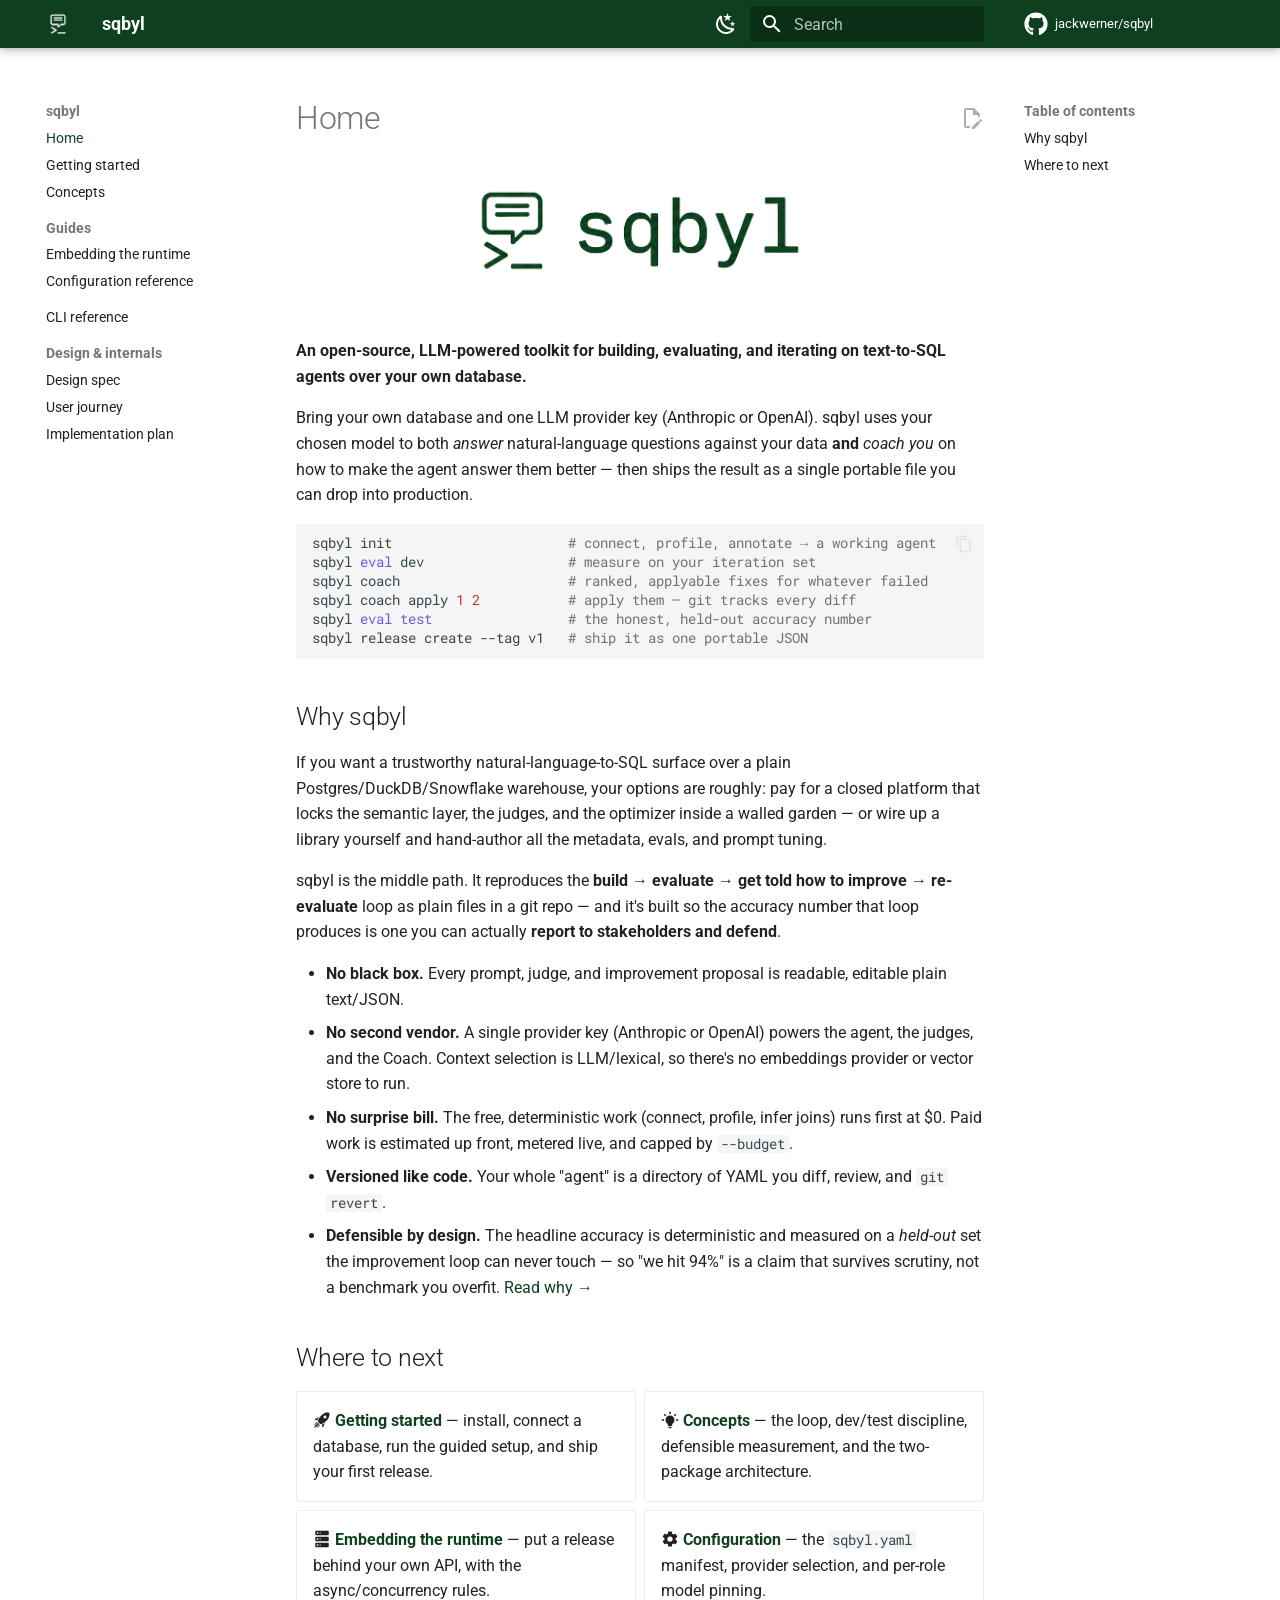
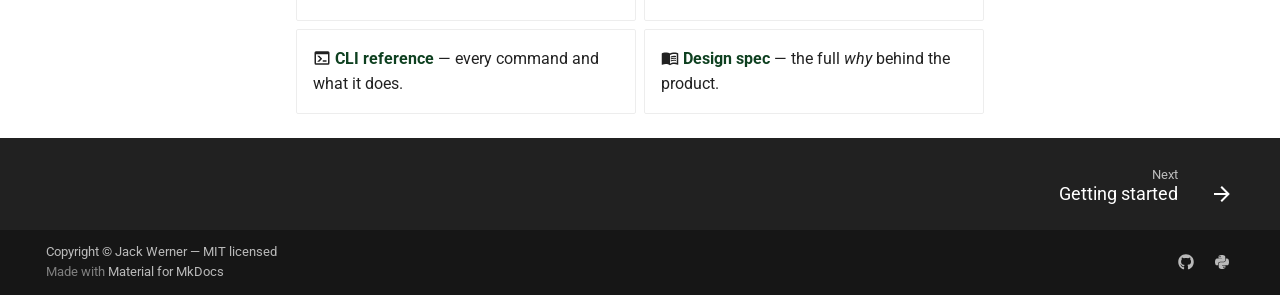
==== index.html @ 0350d096 "Deployed b2dfd2d with MkDocs version: 1.6.1" ====
<!doctype html>
<html lang="en" class="no-js">
  <head>
    
      <meta charset="utf-8">
      <meta name="viewport" content="width=device-width,initial-scale=1">
      
        <meta name="description" content="An open-source, LLM-powered toolkit for building, evaluating, and iterating on text-to-SQL agents over your own database.">
      
      
        <meta name="author" content="Jack Werner">
      
      
        <link rel="canonical" href="https://jackwerner.github.io/sqbyl/">
      
      
      
        <link rel="next" href="getting-started/">
      
      
        
      
      
      <link rel="icon" href="assets/sqbyl-icon.png">
      <meta name="generator" content="mkdocs-1.6.1, mkdocs-material-9.7.6">
    
    
      
        <title>sqbyl</title>
      
    
    
      <link rel="stylesheet" href="assets/stylesheets/main.484c7ddc.min.css">
      
        
        <link rel="stylesheet" href="assets/stylesheets/palette.ab4e12ef.min.css">
      
      


    
    
      
    
    
      
        
        
        <link rel="preconnect" href="https://fonts.gstatic.com" crossorigin>
        <link rel="stylesheet" href="https://fonts.googleapis.com/css?family=Roboto:300,300i,400,400i,700,700i%7CRoboto+Mono:400,400i,700,700i&display=fallback">
        <style>:root{--md-text-font:"Roboto";--md-code-font:"Roboto Mono"}</style>
      
    
    
      <link rel="stylesheet" href="stylesheets/extra.css">
    
    <script>__md_scope=new URL(".",location),__md_hash=e=>[...e].reduce(((e,_)=>(e<<5)-e+_.charCodeAt(0)),0),__md_get=(e,_=localStorage,t=__md_scope)=>JSON.parse(_.getItem(t.pathname+"."+e)),__md_set=(e,_,t=localStorage,a=__md_scope)=>{try{t.setItem(a.pathname+"."+e,JSON.stringify(_))}catch(e){}}</script>
    
      

    
    
  </head>
  
  
    
    
      
    
    
    
    
    <body dir="ltr" data-md-color-scheme="default" data-md-color-primary="custom" data-md-color-accent="custom">
  
    
    <input class="md-toggle" data-md-toggle="drawer" type="checkbox" id="__drawer" autocomplete="off">
    <input class="md-toggle" data-md-toggle="search" type="checkbox" id="__search" autocomplete="off">
    <label class="md-overlay" for="__drawer"></label>
    <div data-md-component="skip">
      
        
        <a href="#why-sqbyl" class="md-skip">
          Skip to content
        </a>
      
    </div>
    <div data-md-component="announce">
      
    </div>
    
    
      

  

<header class="md-header md-header--shadow" data-md-component="header">
  <nav class="md-header__inner md-grid" aria-label="Header">
    <a href="." title="sqbyl" class="md-header__button md-logo" aria-label="sqbyl" data-md-component="logo">
      
  <img src="assets/sqbyl-icon.png" alt="logo">

    </a>
    <label class="md-header__button md-icon" for="__drawer">
      
      <svg xmlns="http://www.w3.org/2000/svg" viewBox="0 0 24 24"><path d="M3 6h18v2H3zm0 5h18v2H3zm0 5h18v2H3z"/></svg>
    </label>
    <div class="md-header__title" data-md-component="header-title">
      <div class="md-header__ellipsis">
        <div class="md-header__topic">
          <span class="md-ellipsis">
            sqbyl
          </span>
        </div>
        <div class="md-header__topic" data-md-component="header-topic">
          <span class="md-ellipsis">
            
              Home
            
          </span>
        </div>
      </div>
    </div>
    
      
        <form class="md-header__option" data-md-component="palette">
  
    
    
    
    <input class="md-option" data-md-color-media="(prefers-color-scheme: light)" data-md-color-scheme="default" data-md-color-primary="custom" data-md-color-accent="custom"  aria-label="Switch to dark mode"  type="radio" name="__palette" id="__palette_0">
    
      <label class="md-header__button md-icon" title="Switch to dark mode" for="__palette_1" hidden>
        <svg xmlns="http://www.w3.org/2000/svg" viewBox="0 0 24 24"><path d="m17.75 4.09-2.53 1.94.91 3.06-2.63-1.81-2.63 1.81.91-3.06-2.53-1.94L12.44 4l1.06-3 1.06 3zm3.5 6.91-1.64 1.25.59 1.98-1.7-1.17-1.7 1.17.59-1.98L15.75 11l2.06-.05L18.5 9l.69 1.95zm-2.28 4.95c.83-.08 1.72 1.1 1.19 1.85-.32.45-.66.87-1.08 1.27C15.17 23 8.84 23 4.94 19.07c-3.91-3.9-3.91-10.24 0-14.14.4-.4.82-.76 1.27-1.08.75-.53 1.93.36 1.85 1.19-.27 2.86.69 5.83 2.89 8.02a9.96 9.96 0 0 0 8.02 2.89m-1.64 2.02a12.08 12.08 0 0 1-7.8-3.47c-2.17-2.19-3.33-5-3.49-7.82-2.81 3.14-2.7 7.96.31 10.98 3.02 3.01 7.84 3.12 10.98.31"/></svg>
      </label>
    
  
    
    
    
    <input class="md-option" data-md-color-media="(prefers-color-scheme: dark)" data-md-color-scheme="slate" data-md-color-primary="custom" data-md-color-accent="custom"  aria-label="Switch to light mode"  type="radio" name="__palette" id="__palette_1">
    
      <label class="md-header__button md-icon" title="Switch to light mode" for="__palette_0" hidden>
        <svg xmlns="http://www.w3.org/2000/svg" viewBox="0 0 24 24"><path d="M12 7a5 5 0 0 1 5 5 5 5 0 0 1-5 5 5 5 0 0 1-5-5 5 5 0 0 1 5-5m0 2a3 3 0 0 0-3 3 3 3 0 0 0 3 3 3 3 0 0 0 3-3 3 3 0 0 0-3-3m0-7 2.39 3.42C13.65 5.15 12.84 5 12 5s-1.65.15-2.39.42zM3.34 7l4.16-.35A7.2 7.2 0 0 0 5.94 8.5c-.44.74-.69 1.5-.83 2.29zm.02 10 1.76-3.77a7.131 7.131 0 0 0 2.38 4.14zM20.65 7l-1.77 3.79a7.02 7.02 0 0 0-2.38-4.15zm-.01 10-4.14.36c.59-.51 1.12-1.14 1.54-1.86.42-.73.69-1.5.83-2.29zM12 22l-2.41-3.44c.74.27 1.55.44 2.41.44.82 0 1.63-.17 2.37-.44z"/></svg>
      </label>
    
  
</form>
      
    
    
      <script>var palette=__md_get("__palette");if(palette&&palette.color){if("(prefers-color-scheme)"===palette.color.media){var media=matchMedia("(prefers-color-scheme: light)"),input=document.querySelector(media.matches?"[data-md-color-media='(prefers-color-scheme: light)']":"[data-md-color-media='(prefers-color-scheme: dark)']");palette.color.media=input.getAttribute("data-md-color-media"),palette.color.scheme=input.getAttribute("data-md-color-scheme"),palette.color.primary=input.getAttribute("data-md-color-primary"),palette.color.accent=input.getAttribute("data-md-color-accent")}for(var[key,value]of Object.entries(palette.color))document.body.setAttribute("data-md-color-"+key,value)}</script>
    
    
    
      
      
        <label class="md-header__button md-icon" for="__search">
          
          <svg xmlns="http://www.w3.org/2000/svg" viewBox="0 0 24 24"><path d="M9.5 3A6.5 6.5 0 0 1 16 9.5c0 1.61-.59 3.09-1.56 4.23l.27.27h.79l5 5-1.5 1.5-5-5v-.79l-.27-.27A6.52 6.52 0 0 1 9.5 16 6.5 6.5 0 0 1 3 9.5 6.5 6.5 0 0 1 9.5 3m0 2C7 5 5 7 5 9.5S7 14 9.5 14 14 12 14 9.5 12 5 9.5 5"/></svg>
        </label>
        <div class="md-search" data-md-component="search" role="dialog">
  <label class="md-search__overlay" for="__search"></label>
  <div class="md-search__inner" role="search">
    <form class="md-search__form" name="search">
      <input type="text" class="md-search__input" name="query" aria-label="Search" placeholder="Search" autocapitalize="off" autocorrect="off" autocomplete="off" spellcheck="false" data-md-component="search-query" required>
      <label class="md-search__icon md-icon" for="__search">
        
        <svg xmlns="http://www.w3.org/2000/svg" viewBox="0 0 24 24"><path d="M9.5 3A6.5 6.5 0 0 1 16 9.5c0 1.61-.59 3.09-1.56 4.23l.27.27h.79l5 5-1.5 1.5-5-5v-.79l-.27-.27A6.52 6.52 0 0 1 9.5 16 6.5 6.5 0 0 1 3 9.5 6.5 6.5 0 0 1 9.5 3m0 2C7 5 5 7 5 9.5S7 14 9.5 14 14 12 14 9.5 12 5 9.5 5"/></svg>
        
        <svg xmlns="http://www.w3.org/2000/svg" viewBox="0 0 24 24"><path d="M20 11v2H8l5.5 5.5-1.42 1.42L4.16 12l7.92-7.92L13.5 5.5 8 11z"/></svg>
      </label>
      <nav class="md-search__options" aria-label="Search">
        
        <button type="reset" class="md-search__icon md-icon" title="Clear" aria-label="Clear" tabindex="-1">
          
          <svg xmlns="http://www.w3.org/2000/svg" viewBox="0 0 24 24"><path d="M19 6.41 17.59 5 12 10.59 6.41 5 5 6.41 10.59 12 5 17.59 6.41 19 12 13.41 17.59 19 19 17.59 13.41 12z"/></svg>
        </button>
      </nav>
      
        <div class="md-search__suggest" data-md-component="search-suggest"></div>
      
    </form>
    <div class="md-search__output">
      <div class="md-search__scrollwrap" tabindex="0" data-md-scrollfix>
        <div class="md-search-result" data-md-component="search-result">
          <div class="md-search-result__meta">
            Initializing search
          </div>
          <ol class="md-search-result__list" role="presentation"></ol>
        </div>
      </div>
    </div>
  </div>
</div>
      
    
    
      <div class="md-header__source">
        <a href="https://github.com/jackwerner/sqbyl" title="Go to repository" class="md-source" data-md-component="source">
  <div class="md-source__icon md-icon">
    
    <svg xmlns="http://www.w3.org/2000/svg" viewBox="0 0 512 512"><!--! Font Awesome Free 7.1.0 by @fontawesome - https://fontawesome.com License - https://fontawesome.com/license/free (Icons: CC BY 4.0, Fonts: SIL OFL 1.1, Code: MIT License) Copyright 2025 Fonticons, Inc.--><path d="M173.9 397.4c0 2-2.3 3.6-5.2 3.6-3.3.3-5.6-1.3-5.6-3.6 0-2 2.3-3.6 5.2-3.6 3-.3 5.6 1.3 5.6 3.6m-31.1-4.5c-.7 2 1.3 4.3 4.3 4.9 2.6 1 5.6 0 6.2-2s-1.3-4.3-4.3-5.2c-2.6-.7-5.5.3-6.2 2.3m44.2-1.7c-2.9.7-4.9 2.6-4.6 4.9.3 2 2.9 3.3 5.9 2.6 2.9-.7 4.9-2.6 4.6-4.6-.3-1.9-3-3.2-5.9-2.9M252.8 8C114.1 8 8 113.3 8 252c0 110.9 69.8 205.8 169.5 239.2 12.8 2.3 17.3-5.6 17.3-12.1 0-6.2-.3-40.4-.3-61.4 0 0-70 15-84.7-29.8 0 0-11.4-29.1-27.8-36.6 0 0-22.9-15.7 1.6-15.4 0 0 24.9 2 38.6 25.8 21.9 38.6 58.6 27.5 72.9 20.9 2.3-16 8.8-27.1 16-33.7-55.9-6.2-112.3-14.3-112.3-110.5 0-27.5 7.6-41.3 23.6-58.9-2.6-6.5-11.1-33.3 2.6-67.9 20.9-6.5 69 27 69 27 20-5.6 41.5-8.5 62.8-8.5s42.8 2.9 62.8 8.5c0 0 48.1-33.6 69-27 13.7 34.7 5.2 61.4 2.6 67.9 16 17.7 25.8 31.5 25.8 58.9 0 96.5-58.9 104.2-114.8 110.5 9.2 7.9 17 22.9 17 46.4 0 33.7-.3 75.4-.3 83.6 0 6.5 4.6 14.4 17.3 12.1C436.2 457.8 504 362.9 504 252 504 113.3 391.5 8 252.8 8M105.2 352.9c-1.3 1-1 3.3.7 5.2 1.6 1.6 3.9 2.3 5.2 1 1.3-1 1-3.3-.7-5.2-1.6-1.6-3.9-2.3-5.2-1m-10.8-8.1c-.7 1.3.3 2.9 2.3 3.9 1.6 1 3.6.7 4.3-.7.7-1.3-.3-2.9-2.3-3.9-2-.6-3.6-.3-4.3.7m32.4 35.6c-1.6 1.3-1 4.3 1.3 6.2 2.3 2.3 5.2 2.6 6.5 1 1.3-1.3.7-4.3-1.3-6.2-2.2-2.3-5.2-2.6-6.5-1m-11.4-14.7c-1.6 1-1.6 3.6 0 5.9s4.3 3.3 5.6 2.3c1.6-1.3 1.6-3.9 0-6.2-1.4-2.3-4-3.3-5.6-2"/></svg>
  </div>
  <div class="md-source__repository">
    jackwerner/sqbyl
  </div>
</a>
      </div>
    
  </nav>
  
</header>
    
    <div class="md-container" data-md-component="container">
      
      
        
          
        
      
      <main class="md-main" data-md-component="main">
        <div class="md-main__inner md-grid">
          
            
              
              <div class="md-sidebar md-sidebar--primary" data-md-component="sidebar" data-md-type="navigation" >
                <div class="md-sidebar__scrollwrap">
                  <div class="md-sidebar__inner">
                    



<nav class="md-nav md-nav--primary" aria-label="Navigation" data-md-level="0">
  <label class="md-nav__title" for="__drawer">
    <a href="." title="sqbyl" class="md-nav__button md-logo" aria-label="sqbyl" data-md-component="logo">
      
  <img src="assets/sqbyl-icon.png" alt="logo">

    </a>
    sqbyl
  </label>
  
    <div class="md-nav__source">
      <a href="https://github.com/jackwerner/sqbyl" title="Go to repository" class="md-source" data-md-component="source">
  <div class="md-source__icon md-icon">
    
    <svg xmlns="http://www.w3.org/2000/svg" viewBox="0 0 512 512"><!--! Font Awesome Free 7.1.0 by @fontawesome - https://fontawesome.com License - https://fontawesome.com/license/free (Icons: CC BY 4.0, Fonts: SIL OFL 1.1, Code: MIT License) Copyright 2025 Fonticons, Inc.--><path d="M173.9 397.4c0 2-2.3 3.6-5.2 3.6-3.3.3-5.6-1.3-5.6-3.6 0-2 2.3-3.6 5.2-3.6 3-.3 5.6 1.3 5.6 3.6m-31.1-4.5c-.7 2 1.3 4.3 4.3 4.9 2.6 1 5.6 0 6.2-2s-1.3-4.3-4.3-5.2c-2.6-.7-5.5.3-6.2 2.3m44.2-1.7c-2.9.7-4.9 2.6-4.6 4.9.3 2 2.9 3.3 5.9 2.6 2.9-.7 4.9-2.6 4.6-4.6-.3-1.9-3-3.2-5.9-2.9M252.8 8C114.1 8 8 113.3 8 252c0 110.9 69.8 205.8 169.5 239.2 12.8 2.3 17.3-5.6 17.3-12.1 0-6.2-.3-40.4-.3-61.4 0 0-70 15-84.7-29.8 0 0-11.4-29.1-27.8-36.6 0 0-22.9-15.7 1.6-15.4 0 0 24.9 2 38.6 25.8 21.9 38.6 58.6 27.5 72.9 20.9 2.3-16 8.8-27.1 16-33.7-55.9-6.2-112.3-14.3-112.3-110.5 0-27.5 7.6-41.3 23.6-58.9-2.6-6.5-11.1-33.3 2.6-67.9 20.9-6.5 69 27 69 27 20-5.6 41.5-8.5 62.8-8.5s42.8 2.9 62.8 8.5c0 0 48.1-33.6 69-27 13.7 34.7 5.2 61.4 2.6 67.9 16 17.7 25.8 31.5 25.8 58.9 0 96.5-58.9 104.2-114.8 110.5 9.2 7.9 17 22.9 17 46.4 0 33.7-.3 75.4-.3 83.6 0 6.5 4.6 14.4 17.3 12.1C436.2 457.8 504 362.9 504 252 504 113.3 391.5 8 252.8 8M105.2 352.9c-1.3 1-1 3.3.7 5.2 1.6 1.6 3.9 2.3 5.2 1 1.3-1 1-3.3-.7-5.2-1.6-1.6-3.9-2.3-5.2-1m-10.8-8.1c-.7 1.3.3 2.9 2.3 3.9 1.6 1 3.6.7 4.3-.7.7-1.3-.3-2.9-2.3-3.9-2-.6-3.6-.3-4.3.7m32.4 35.6c-1.6 1.3-1 4.3 1.3 6.2 2.3 2.3 5.2 2.6 6.5 1 1.3-1.3.7-4.3-1.3-6.2-2.2-2.3-5.2-2.6-6.5-1m-11.4-14.7c-1.6 1-1.6 3.6 0 5.9s4.3 3.3 5.6 2.3c1.6-1.3 1.6-3.9 0-6.2-1.4-2.3-4-3.3-5.6-2"/></svg>
  </div>
  <div class="md-source__repository">
    jackwerner/sqbyl
  </div>
</a>
    </div>
  
  <ul class="md-nav__list" data-md-scrollfix>
    
      
      
  
  
    
  
  
  
    <li class="md-nav__item md-nav__item--active">
      
      <input class="md-nav__toggle md-toggle" type="checkbox" id="__toc">
      
      
      
        <label class="md-nav__link md-nav__link--active" for="__toc">
          
  
  
  <span class="md-ellipsis">
    
  
    Home
  

    
  </span>
  
  

          <span class="md-nav__icon md-icon"></span>
        </label>
      
      <a href="." class="md-nav__link md-nav__link--active">
        
  
  
  <span class="md-ellipsis">
    
  
    Home
  

    
  </span>
  
  

      </a>
      
        

<nav class="md-nav md-nav--secondary" aria-label="Table of contents">
  
  
  
  
    <label class="md-nav__title" for="__toc">
      <span class="md-nav__icon md-icon"></span>
      Table of contents
    </label>
    <ul class="md-nav__list" data-md-component="toc" data-md-scrollfix>
      
        <li class="md-nav__item">
  <a href="#why-sqbyl" class="md-nav__link">
    <span class="md-ellipsis">
      
        Why sqbyl
      
    </span>
  </a>
  
</li>
      
        <li class="md-nav__item">
  <a href="#where-to-next" class="md-nav__link">
    <span class="md-ellipsis">
      
        Where to next
      
    </span>
  </a>
  
</li>
      
    </ul>
  
</nav>
      
    </li>
  

    
      
      
  
  
  
  
    <li class="md-nav__item">
      <a href="getting-started/" class="md-nav__link">
        
  
  
  <span class="md-ellipsis">
    
  
    Getting started
  

    
  </span>
  
  

      </a>
    </li>
  

    
      
      
  
  
  
  
    <li class="md-nav__item">
      <a href="concepts/" class="md-nav__link">
        
  
  
  <span class="md-ellipsis">
    
  
    Concepts
  

    
  </span>
  
  

      </a>
    </li>
  

    
      
      
  
  
  
  
    
    
    
    
      
        
        
      
    
    
    <li class="md-nav__item md-nav__item--section md-nav__item--nested">
      
        
        
        <input class="md-nav__toggle md-toggle " type="checkbox" id="__nav_4" >
        
          
          <label class="md-nav__link" for="__nav_4" id="__nav_4_label" tabindex="">
            
  
  
  <span class="md-ellipsis">
    
  
    Guides
  

    
  </span>
  
  

            <span class="md-nav__icon md-icon"></span>
          </label>
        
        <nav class="md-nav" data-md-level="1" aria-labelledby="__nav_4_label" aria-expanded="false">
          <label class="md-nav__title" for="__nav_4">
            <span class="md-nav__icon md-icon"></span>
            
  
    Guides
  

          </label>
          <ul class="md-nav__list" data-md-scrollfix>
            
              
                
  
  
  
  
    <li class="md-nav__item">
      <a href="guides/embedding/" class="md-nav__link">
        
  
  
  <span class="md-ellipsis">
    
  
    Embedding the runtime
  

    
  </span>
  
  

      </a>
    </li>
  

              
            
              
                
  
  
  
  
    <li class="md-nav__item">
      <a href="guides/configuration/" class="md-nav__link">
        
  
  
  <span class="md-ellipsis">
    
  
    Configuration reference
  

    
  </span>
  
  

      </a>
    </li>
  

              
            
          </ul>
        </nav>
      
    </li>
  

    
      
      
  
  
  
  
    <li class="md-nav__item">
      <a href="cli/" class="md-nav__link">
        
  
  
  <span class="md-ellipsis">
    
  
    CLI reference
  

    
  </span>
  
  

      </a>
    </li>
  

    
      
      
  
  
  
  
    
    
    
    
      
        
        
      
    
    
    <li class="md-nav__item md-nav__item--section md-nav__item--nested">
      
        
        
        <input class="md-nav__toggle md-toggle " type="checkbox" id="__nav_6" >
        
          
          <label class="md-nav__link" for="__nav_6" id="__nav_6_label" tabindex="">
            
  
  
  <span class="md-ellipsis">
    
  
    Design &amp; internals
  

    
  </span>
  
  

            <span class="md-nav__icon md-icon"></span>
          </label>
        
        <nav class="md-nav" data-md-level="1" aria-labelledby="__nav_6_label" aria-expanded="false">
          <label class="md-nav__title" for="__nav_6">
            <span class="md-nav__icon md-icon"></span>
            
  
    Design &amp; internals
  

          </label>
          <ul class="md-nav__list" data-md-scrollfix>
            
              
                
  
  
  
  
    <li class="md-nav__item">
      <a href="sqbyl-design-spec/" class="md-nav__link">
        
  
  
  <span class="md-ellipsis">
    
  
    Design spec
  

    
  </span>
  
  

      </a>
    </li>
  

              
            
              
                
  
  
  
  
    <li class="md-nav__item">
      <a href="sqbyl-user-journey/" class="md-nav__link">
        
  
  
  <span class="md-ellipsis">
    
  
    User journey
  

    
  </span>
  
  

      </a>
    </li>
  

              
            
              
                
  
  
  
  
    <li class="md-nav__item">
      <a href="sqbyl-implementation-plan/" class="md-nav__link">
        
  
  
  <span class="md-ellipsis">
    
  
    Implementation plan
  

    
  </span>
  
  

      </a>
    </li>
  

              
            
          </ul>
        </nav>
      
    </li>
  

    
  </ul>
</nav>
                  </div>
                </div>
              </div>
            
            
              
              <div class="md-sidebar md-sidebar--secondary" data-md-component="sidebar" data-md-type="toc" >
                <div class="md-sidebar__scrollwrap">
                  <div class="md-sidebar__inner">
                    

<nav class="md-nav md-nav--secondary" aria-label="Table of contents">
  
  
  
  
    <label class="md-nav__title" for="__toc">
      <span class="md-nav__icon md-icon"></span>
      Table of contents
    </label>
    <ul class="md-nav__list" data-md-component="toc" data-md-scrollfix>
      
        <li class="md-nav__item">
  <a href="#why-sqbyl" class="md-nav__link">
    <span class="md-ellipsis">
      
        Why sqbyl
      
    </span>
  </a>
  
</li>
      
        <li class="md-nav__item">
  <a href="#where-to-next" class="md-nav__link">
    <span class="md-ellipsis">
      
        Where to next
      
    </span>
  </a>
  
</li>
      
    </ul>
  
</nav>
                  </div>
                </div>
              </div>
            
          
          
            <div class="md-content" data-md-component="content">
              
              <article class="md-content__inner md-typeset">
                
                  


  
    <a href="https://github.com/jackwerner/sqbyl/edit/main/docs/index.md" title="Edit this page" class="md-content__button md-icon" rel="edit">
      
      <svg xmlns="http://www.w3.org/2000/svg" viewBox="0 0 24 24"><path d="M10 20H6V4h7v5h5v3.1l2-2V8l-6-6H6c-1.1 0-2 .9-2 2v16c0 1.1.9 2 2 2h4zm10.2-7c.1 0 .3.1.4.2l1.3 1.3c.2.2.2.6 0 .8l-1 1-2.1-2.1 1-1c.1-.1.2-.2.4-.2m0 3.9L14.1 23H12v-2.1l6.1-6.1z"/></svg>
    </a>
  
  


  <h1>Home</h1>

<div class="sqbyl-hero">
<p><img alt="sqbyl" src="assets/sqbyl-logo.png" /></p>
</div>
<p><strong>An open-source, LLM-powered toolkit for building, evaluating, and iterating on
text-to-SQL agents over your own database.</strong></p>
<p>Bring your own database and one LLM provider key (Anthropic or OpenAI). sqbyl uses your
chosen model to both <em>answer</em> natural-language questions against your data <strong>and</strong> <em>coach
you</em> on how to make the agent answer them better — then ships the result as a single
portable file you can drop into production.</p>
<div class="highlight"><pre><span></span><code><a id="__codelineno-0-1" name="__codelineno-0-1" href="#__codelineno-0-1"></a>sqbyl<span class="w"> </span>init<span class="w">                      </span><span class="c1"># connect, profile, annotate → a working agent</span>
<a id="__codelineno-0-2" name="__codelineno-0-2" href="#__codelineno-0-2"></a>sqbyl<span class="w"> </span><span class="nb">eval</span><span class="w"> </span>dev<span class="w">                  </span><span class="c1"># measure on your iteration set</span>
<a id="__codelineno-0-3" name="__codelineno-0-3" href="#__codelineno-0-3"></a>sqbyl<span class="w"> </span>coach<span class="w">                     </span><span class="c1"># ranked, applyable fixes for whatever failed</span>
<a id="__codelineno-0-4" name="__codelineno-0-4" href="#__codelineno-0-4"></a>sqbyl<span class="w"> </span>coach<span class="w"> </span>apply<span class="w"> </span><span class="m">1</span><span class="w"> </span><span class="m">2</span><span class="w">           </span><span class="c1"># apply them — git tracks every diff</span>
<a id="__codelineno-0-5" name="__codelineno-0-5" href="#__codelineno-0-5"></a>sqbyl<span class="w"> </span><span class="nb">eval</span><span class="w"> </span><span class="nb">test</span><span class="w">                 </span><span class="c1"># the honest, held-out accuracy number</span>
<a id="__codelineno-0-6" name="__codelineno-0-6" href="#__codelineno-0-6"></a>sqbyl<span class="w"> </span>release<span class="w"> </span>create<span class="w"> </span>--tag<span class="w"> </span>v1<span class="w">   </span><span class="c1"># ship it as one portable JSON</span>
</code></pre></div>
<h2 id="why-sqbyl">Why sqbyl<a class="headerlink" href="#why-sqbyl" title="Permanent link">&para;</a></h2>
<p>If you want a trustworthy natural-language-to-SQL surface over a plain
Postgres/DuckDB/Snowflake warehouse, your options are roughly: pay for a closed platform
that locks the semantic layer, the judges, and the optimizer inside a walled garden — or
wire up a library yourself and hand-author all the metadata, evals, and prompt tuning.</p>
<p>sqbyl is the middle path. It reproduces the <strong>build → evaluate → get told how to improve →
re-evaluate</strong> loop as plain files in a git repo — and it's built so the accuracy number
that loop produces is one you can actually <strong>report to stakeholders and defend</strong>.</p>
<ul>
<li><strong>No black box.</strong> Every prompt, judge, and improvement proposal is readable, editable
  plain text/JSON.</li>
<li><strong>No second vendor.</strong> A single provider key (Anthropic or OpenAI) powers the agent, the
  judges, and the Coach. Context selection is LLM/lexical, so there's no embeddings
  provider or vector store to run.</li>
<li><strong>No surprise bill.</strong> The free, deterministic work (connect, profile, infer joins) runs
  first at $0. Paid work is estimated up front, metered live, and capped by <code>--budget</code>.</li>
<li><strong>Versioned like code.</strong> Your whole "agent" is a directory of YAML you diff, review, and
  <code>git revert</code>.</li>
<li><strong>Defensible by design.</strong> The headline accuracy is deterministic and measured on a
  <em>held-out</em> set the improvement loop can never touch — so "we hit 94%" is a claim that
  survives scrutiny, not a benchmark you overfit.
  <a href="concepts/#defensible-measurement">Read why →</a></li>
</ul>
<h2 id="where-to-next">Where to next<a class="headerlink" href="#where-to-next" title="Permanent link">&para;</a></h2>
<div class="grid cards">
<ul>
<li><span class="twemoji"><svg xmlns="http://www.w3.org/2000/svg" viewBox="0 0 24 24"><path d="m13.13 22.19-1.63-3.83c1.57-.58 3.04-1.36 4.4-2.27zM5.64 12.5l-3.83-1.63 6.1-2.77C7 9.46 6.22 10.93 5.64 12.5M21.61 2.39S16.66.269 11 5.93c-2.19 2.19-3.5 4.6-4.35 6.71-.28.75-.09 1.57.46 2.13l2.13 2.12c.55.56 1.37.74 2.12.46A19.1 19.1 0 0 0 18.07 13c5.66-5.66 3.54-10.61 3.54-10.61m-7.07 7.07c-.78-.78-.78-2.05 0-2.83s2.05-.78 2.83 0c.77.78.78 2.05 0 2.83s-2.05.78-2.83 0m-5.66 7.07-1.41-1.41zM6.24 22l3.64-3.64c-.34-.09-.67-.24-.97-.45L4.83 22zM2 22h1.41l4.77-4.76-1.42-1.41L2 20.59zm0-2.83 4.09-4.08c-.21-.3-.36-.62-.45-.97L2 17.76z"/></svg></span> <strong><a href="getting-started/">Getting started</a></strong> — install, connect a
  database, run the guided setup, and ship your first release.</li>
<li><span class="twemoji"><svg xmlns="http://www.w3.org/2000/svg" viewBox="0 0 24 24"><path d="M12 6a6 6 0 0 1 6 6c0 2.22-1.21 4.16-3 5.2V19a1 1 0 0 1-1 1h-4a1 1 0 0 1-1-1v-1.8c-1.79-1.04-3-2.98-3-5.2a6 6 0 0 1 6-6m2 15v1a1 1 0 0 1-1 1h-2a1 1 0 0 1-1-1v-1zm6-10h3v2h-3zM1 11h3v2H1zM13 1v3h-2V1zM4.92 3.5l2.13 2.14-1.42 1.41L3.5 4.93zm12.03 2.13 2.12-2.13 1.43 1.43-2.13 2.12z"/></svg></span> <strong><a href="concepts/">Concepts</a></strong> — the loop, dev/test discipline,
  defensible measurement, and the two-package architecture.</li>
<li><span class="twemoji"><svg xmlns="http://www.w3.org/2000/svg" viewBox="0 0 24 24"><path d="M4 1h16a1 1 0 0 1 1 1v4a1 1 0 0 1-1 1H4a1 1 0 0 1-1-1V2a1 1 0 0 1 1-1m0 8h16a1 1 0 0 1 1 1v4a1 1 0 0 1-1 1H4a1 1 0 0 1-1-1v-4a1 1 0 0 1 1-1m0 8h16a1 1 0 0 1 1 1v4a1 1 0 0 1-1 1H4a1 1 0 0 1-1-1v-4a1 1 0 0 1 1-1M9 5h1V3H9zm0 8h1v-2H9zm0 8h1v-2H9zM5 3v2h2V3zm0 8v2h2v-2zm0 8v2h2v-2z"/></svg></span> <strong><a href="guides/embedding/">Embedding the runtime</a></strong> — put a release behind
  your own API, with the async/concurrency rules.</li>
<li><span class="twemoji"><svg xmlns="http://www.w3.org/2000/svg" viewBox="0 0 24 24"><path d="M12 15.5A3.5 3.5 0 0 1 8.5 12 3.5 3.5 0 0 1 12 8.5a3.5 3.5 0 0 1 3.5 3.5 3.5 3.5 0 0 1-3.5 3.5m7.43-2.53c.04-.32.07-.64.07-.97s-.03-.66-.07-1l2.11-1.63c.19-.15.24-.42.12-.64l-2-3.46c-.12-.22-.39-.31-.61-.22l-2.49 1c-.52-.39-1.06-.73-1.69-.98l-.37-2.65A.506.506 0 0 0 14 2h-4c-.25 0-.46.18-.5.42l-.37 2.65c-.63.25-1.17.59-1.69.98l-2.49-1c-.22-.09-.49 0-.61.22l-2 3.46c-.13.22-.07.49.12.64L4.57 11c-.04.34-.07.67-.07 1s.03.65.07.97l-2.11 1.66c-.19.15-.25.42-.12.64l2 3.46c.12.22.39.3.61.22l2.49-1.01c.52.4 1.06.74 1.69.99l.37 2.65c.04.24.25.42.5.42h4c.25 0 .46-.18.5-.42l.37-2.65c.63-.26 1.17-.59 1.69-.99l2.49 1.01c.22.08.49 0 .61-.22l2-3.46c.12-.22.07-.49-.12-.64z"/></svg></span> <strong><a href="guides/configuration/">Configuration</a></strong> — the <code>sqbyl.yaml</code> manifest,
  provider selection, and per-role model pinning.</li>
<li><span class="twemoji"><svg xmlns="http://www.w3.org/2000/svg" viewBox="0 0 24 24"><path d="M20 19V7H4v12zm0-16a2 2 0 0 1 2 2v14a2 2 0 0 1-2 2H4a2 2 0 0 1-2-2V5a2 2 0 0 1 2-2zm-7 14v-2h5v2zm-3.42-4L5.57 9H8.4l3.3 3.3c.39.39.39 1.03 0 1.42L8.42 17H5.59z"/></svg></span> <strong><a href="cli/">CLI reference</a></strong> — every command and what it does.</li>
<li><span class="twemoji"><svg xmlns="http://www.w3.org/2000/svg" viewBox="0 0 24 24"><path d="M12 21.5c-1.35-.85-3.8-1.5-5.5-1.5-1.65 0-3.35.3-4.75 1.05-.1.05-.15.05-.25.05-.25 0-.5-.25-.5-.5V6c.6-.45 1.25-.75 2-1 1.11-.35 2.33-.5 3.5-.5 1.95 0 4.05.4 5.5 1.5 1.45-1.1 3.55-1.5 5.5-1.5 1.17 0 2.39.15 3.5.5.75.25 1.4.55 2 1v14.6c0 .25-.25.5-.5.5-.1 0-.15 0-.25-.05-1.4-.75-3.1-1.05-4.75-1.05-1.7 0-4.15.65-5.5 1.5M12 8v11.5c1.35-.85 3.8-1.5 5.5-1.5 1.2 0 2.4.15 3.5.5V7c-1.1-.35-2.3-.5-3.5-.5-1.7 0-4.15.65-5.5 1.5m1 3.5c1.11-.68 2.6-1 4.5-1 .91 0 1.76.09 2.5.28V9.23c-.87-.15-1.71-.23-2.5-.23q-2.655 0-4.5.84zm4.5.17c-1.71 0-3.21.26-4.5.79v1.69c1.11-.65 2.6-.99 4.5-.99 1.04 0 1.88.08 2.5.24v-1.5c-.87-.16-1.71-.23-2.5-.23m2.5 2.9c-.87-.16-1.71-.24-2.5-.24-1.83 0-3.33.27-4.5.8v1.69c1.11-.66 2.6-.99 4.5-.99 1.04 0 1.88.08 2.5.24z"/></svg></span> <strong><a href="sqbyl-design-spec/">Design spec</a></strong> — the full <em>why</em>
  behind the product.</li>
</ul>
</div>












                
              </article>
            </div>
          
          
<script>var target=document.getElementById(location.hash.slice(1));target&&target.name&&(target.checked=target.name.startsWith("__tabbed_"))</script>
        </div>
        
          <button type="button" class="md-top md-icon" data-md-component="top" hidden>
  
  <svg xmlns="http://www.w3.org/2000/svg" viewBox="0 0 24 24"><path d="M13 20h-2V8l-5.5 5.5-1.42-1.42L12 4.16l7.92 7.92-1.42 1.42L13 8z"/></svg>
  Back to top
</button>
        
      </main>
      
        <footer class="md-footer">
  
    
      
      <nav class="md-footer__inner md-grid" aria-label="Footer" >
        
        
          
          <a href="getting-started/" class="md-footer__link md-footer__link--next" aria-label="Next: Getting started">
            <div class="md-footer__title">
              <span class="md-footer__direction">
                Next
              </span>
              <div class="md-ellipsis">
                Getting started
              </div>
            </div>
            <div class="md-footer__button md-icon">
              
              <svg xmlns="http://www.w3.org/2000/svg" viewBox="0 0 24 24"><path d="M4 11v2h12l-5.5 5.5 1.42 1.42L19.84 12l-7.92-7.92L10.5 5.5 16 11z"/></svg>
            </div>
          </a>
        
      </nav>
    
  
  <div class="md-footer-meta md-typeset">
    <div class="md-footer-meta__inner md-grid">
      <div class="md-copyright">
  
    <div class="md-copyright__highlight">
      Copyright &copy; Jack Werner — MIT licensed
    </div>
  
  
    Made with
    <a href="https://squidfunk.github.io/mkdocs-material/" target="_blank" rel="noopener">
      Material for MkDocs
    </a>
  
</div>
      
        
<div class="md-social">
  
    
    
    
    
      
      
    
    <a href="https://github.com/jackwerner/sqbyl" target="_blank" rel="noopener" title="github.com" class="md-social__link">
      <svg xmlns="http://www.w3.org/2000/svg" viewBox="0 0 512 512"><!--! Font Awesome Free 7.1.0 by @fontawesome - https://fontawesome.com License - https://fontawesome.com/license/free (Icons: CC BY 4.0, Fonts: SIL OFL 1.1, Code: MIT License) Copyright 2025 Fonticons, Inc.--><path d="M173.9 397.4c0 2-2.3 3.6-5.2 3.6-3.3.3-5.6-1.3-5.6-3.6 0-2 2.3-3.6 5.2-3.6 3-.3 5.6 1.3 5.6 3.6m-31.1-4.5c-.7 2 1.3 4.3 4.3 4.9 2.6 1 5.6 0 6.2-2s-1.3-4.3-4.3-5.2c-2.6-.7-5.5.3-6.2 2.3m44.2-1.7c-2.9.7-4.9 2.6-4.6 4.9.3 2 2.9 3.3 5.9 2.6 2.9-.7 4.9-2.6 4.6-4.6-.3-1.9-3-3.2-5.9-2.9M252.8 8C114.1 8 8 113.3 8 252c0 110.9 69.8 205.8 169.5 239.2 12.8 2.3 17.3-5.6 17.3-12.1 0-6.2-.3-40.4-.3-61.4 0 0-70 15-84.7-29.8 0 0-11.4-29.1-27.8-36.6 0 0-22.9-15.7 1.6-15.4 0 0 24.9 2 38.6 25.8 21.9 38.6 58.6 27.5 72.9 20.9 2.3-16 8.8-27.1 16-33.7-55.9-6.2-112.3-14.3-112.3-110.5 0-27.5 7.6-41.3 23.6-58.9-2.6-6.5-11.1-33.3 2.6-67.9 20.9-6.5 69 27 69 27 20-5.6 41.5-8.5 62.8-8.5s42.8 2.9 62.8 8.5c0 0 48.1-33.6 69-27 13.7 34.7 5.2 61.4 2.6 67.9 16 17.7 25.8 31.5 25.8 58.9 0 96.5-58.9 104.2-114.8 110.5 9.2 7.9 17 22.9 17 46.4 0 33.7-.3 75.4-.3 83.6 0 6.5 4.6 14.4 17.3 12.1C436.2 457.8 504 362.9 504 252 504 113.3 391.5 8 252.8 8M105.2 352.9c-1.3 1-1 3.3.7 5.2 1.6 1.6 3.9 2.3 5.2 1 1.3-1 1-3.3-.7-5.2-1.6-1.6-3.9-2.3-5.2-1m-10.8-8.1c-.7 1.3.3 2.9 2.3 3.9 1.6 1 3.6.7 4.3-.7.7-1.3-.3-2.9-2.3-3.9-2-.6-3.6-.3-4.3.7m32.4 35.6c-1.6 1.3-1 4.3 1.3 6.2 2.3 2.3 5.2 2.6 6.5 1 1.3-1.3.7-4.3-1.3-6.2-2.2-2.3-5.2-2.6-6.5-1m-11.4-14.7c-1.6 1-1.6 3.6 0 5.9s4.3 3.3 5.6 2.3c1.6-1.3 1.6-3.9 0-6.2-1.4-2.3-4-3.3-5.6-2"/></svg>
    </a>
  
    
    
    
    
      
      
    
    <a href="https://pypi.org/project/sqbyl/" target="_blank" rel="noopener" title="pypi.org" class="md-social__link">
      <svg xmlns="http://www.w3.org/2000/svg" viewBox="0 0 448 512"><!--! Font Awesome Free 7.1.0 by @fontawesome - https://fontawesome.com License - https://fontawesome.com/license/free (Icons: CC BY 4.0, Fonts: SIL OFL 1.1, Code: MIT License) Copyright 2025 Fonticons, Inc.--><path d="M439.8 200.5c-7.7-30.9-22.3-54.2-53.4-54.2h-40.1v47.4c0 36.8-31.2 67.8-66.8 67.8H172.7c-29.2 0-53.4 25-53.4 54.3v101.8c0 29 25.2 46 53.4 54.3 33.8 9.9 66.3 11.7 106.8 0 26.9-7.8 53.4-23.5 53.4-54.3v-40.7H226.2v-13.6h160.2c31.1 0 42.6-21.7 53.4-54.2 11.2-33.5 10.7-65.7 0-108.6M286.2 444.7a20.4 20.4 0 1 1 0-40.7 20.4 20.4 0 1 1 0 40.7M167.8 248.1h106.8c29.7 0 53.4-24.5 53.4-54.3V91.9c0-29-24.4-50.7-53.4-55.6-35.8-5.9-74.7-5.6-106.8.1-45.2 8-53.4 24.7-53.4 55.6v40.7h106.9v13.6h-147c-31.1 0-58.3 18.7-66.8 54.2-9.8 40.7-10.2 66.1 0 108.6 7.6 31.6 25.7 54.2 56.8 54.2H101v-48.8c0-35.3 30.5-66.4 66.8-66.4m-6.6-183.4a20.4 20.4 0 1 1 0 40.8 20.4 20.4 0 1 1 0-40.8"/></svg>
    </a>
  
</div>
      
    </div>
  </div>
</footer>
      
    </div>
    <div class="md-dialog" data-md-component="dialog">
      <div class="md-dialog__inner md-typeset"></div>
    </div>
    
    
    
      
      
      <script id="__config" type="application/json">{"annotate": null, "base": ".", "features": ["navigation.instant", "navigation.tracking", "navigation.sections", "navigation.top", "navigation.footer", "content.code.copy", "content.code.annotate", "content.action.edit", "search.suggest", "search.highlight", "toc.follow"], "search": "assets/javascripts/workers/search.2c215733.min.js", "tags": null, "translations": {"clipboard.copied": "Copied to clipboard", "clipboard.copy": "Copy to clipboard", "search.result.more.one": "1 more on this page", "search.result.more.other": "# more on this page", "search.result.none": "No matching documents", "search.result.one": "1 matching document", "search.result.other": "# matching documents", "search.result.placeholder": "Type to start searching", "search.result.term.missing": "Missing", "select.version": "Select version"}, "version": null}</script>
    
    
      <script src="assets/javascripts/bundle.79ae519e.min.js"></script>
      
    
  </body>
</html>
---- assets/stylesheets/main.484c7ddc.min.css ----
@charset "UTF-8";html{-webkit-text-size-adjust:none;-moz-text-size-adjust:none;text-size-adjust:none;box-sizing:border-box}*,:after,:before{box-sizing:inherit}@media (prefers-reduced-motion){*,:after,:before{transition:none!important}}body{margin:0}a,button,input,label{-webkit-tap-highlight-color:transparent}a{color:inherit;text-decoration:none}hr{border:0;box-sizing:initial;display:block;height:.05rem;overflow:visible;padding:0}small{font-size:80%}sub,sup{line-height:1em}img{border-style:none}table{border-collapse:initial;border-spacing:0}td,th{font-weight:400;vertical-align:top}button{background:#0000;border:0;font-family:inherit;font-size:inherit;margin:0;padding:0}input{border:0;outline:none}:root{--md-primary-fg-color:#4051b5;--md-primary-fg-color--light:#5d6cc0;--md-primary-fg-color--dark:#303fa1;--md-primary-bg-color:#fff;--md-primary-bg-color--light:#ffffffb3;--md-accent-fg-color:#526cfe;--md-accent-fg-color--transparent:#526cfe1a;--md-accent-bg-color:#fff;--md-accent-bg-color--light:#ffffffb3}[data-md-color-scheme=default]{color-scheme:light}[data-md-color-scheme=default] img[src$="#gh-dark-mode-only"],[data-md-color-scheme=default] img[src$="#only-dark"]{display:none}:root,[data-md-color-scheme=default]{--md-hue:225deg;--md-default-fg-color:#000000de;--md-default-fg-color--light:#0000008a;--md-default-fg-color--lighter:#00000052;--md-default-fg-color--lightest:#00000012;--md-default-bg-color:#fff;--md-default-bg-color--light:#ffffffb3;--md-default-bg-color--lighter:#ffffff4d;--md-default-bg-color--lightest:#ffffff1f;--md-code-fg-color:#36464e;--md-code-bg-color:#f5f5f5;--md-code-bg-color--light:#f5f5f5b3;--md-code-bg-color--lighter:#f5f5f54d;--md-code-hl-color:#4287ff;--md-code-hl-color--light:#4287ff1a;--md-code-hl-number-color:#d52a2a;--md-code-hl-special-color:#db1457;--md-code-hl-function-color:#a846b9;--md-code-hl-constant-color:#6e59d9;--md-code-hl-keyword-color:#3f6ec6;--md-code-hl-string-color:#1c7d4d;--md-code-hl-name-color:var(--md-code-fg-color);--md-code-hl-operator-color:var(--md-default-fg-color--light);--md-code-hl-punctuation-color:var(--md-default-fg-color--light);--md-code-hl-comment-color:var(--md-default-fg-color--light);--md-code-hl-generic-color:var(--md-default-fg-color--light);--md-code-hl-variable-color:var(--md-default-fg-color--light);--md-typeset-color:var(--md-default-fg-color);--md-typeset-a-color:var(--md-primary-fg-color);--md-typeset-del-color:#f5503d26;--md-typeset-ins-color:#0bd57026;--md-typeset-kbd-color:#fafafa;--md-typeset-kbd-accent-color:#fff;--md-typeset-kbd-border-color:#b8b8b8;--md-typeset-mark-color:#ffff0080;--md-typeset-table-color:#0000001f;--md-typeset-table-color--light:rgba(0,0,0,.035);--md-admonition-fg-color:var(--md-default-fg-color);--md-admonition-bg-color:var(--md-default-bg-color);--md-warning-fg-color:#000000de;--md-warning-bg-color:#ff9;--md-footer-fg-color:#fff;--md-footer-fg-color--light:#ffffffb3;--md-footer-fg-color--lighter:#ffffff73;--md-footer-bg-color:#000000de;--md-footer-bg-color--dark:#00000052;--md-shadow-z1:0 0.2rem 0.5rem #0000000d,0 0 0.05rem #0000001a;--md-shadow-z2:0 0.2rem 0.5rem #0000001a,0 0 0.05rem #00000040;--md-shadow-z3:0 0.2rem 0.5rem #0003,0 0 0.05rem #00000059}.md-icon svg{fill:currentcolor;display:block;height:1.2rem;width:1.2rem}body{-webkit-font-smoothing:antialiased;-moz-osx-font-smoothing:grayscale;--md-text-font-family:var(--md-text-font,_),-apple-system,BlinkMacSystemFont,Helvetica,Arial,sans-serif;--md-code-font-family:var(--md-code-font,_),SFMono-Regular,Consolas,Menlo,monospace}aside,body,input{font-feature-settings:"kern","liga";color:var(--md-typeset-color);font-family:var(--md-text-font-family)}code,kbd,pre{font-feature-settings:"kern";font-family:var(--md-code-font-family)}:root{--md-typeset-table-sort-icon:url('data:image/svg+xml;charset=utf-8,<svg xmlns="http://www.w3.org/2000/svg" viewBox="0 0 24 24"><path d="m18 21-4-4h3V7h-3l4-4 4 4h-3v10h3M2 19v-2h10v2M2 13v-2h7v2M2 7V5h4v2z"/></svg>');--md-typeset-table-sort-icon--asc:url('data:image/svg+xml;charset=utf-8,<svg xmlns="http://www.w3.org/2000/svg" viewBox="0 0 24 24"><path d="M19 17h3l-4 4-4-4h3V3h2M2 17h10v2H2M6 5v2H2V5m0 6h7v2H2z"/></svg>');--md-typeset-table-sort-icon--desc:url('data:image/svg+xml;charset=utf-8,<svg xmlns="http://www.w3.org/2000/svg" viewBox="0 0 24 24"><path d="M19 7h3l-4-4-4 4h3v14h2M2 17h10v2H2M6 5v2H2V5m0 6h7v2H2z"/></svg>')}.md-typeset{-webkit-print-color-adjust:exact;color-adjust:exact;font-size:.8rem;line-height:1.6;overflow-wrap:break-word}@media print{.md-typeset{font-size:.68rem}}.md-typeset blockquote,.md-typeset dl,.md-typeset figure,.md-typeset ol,.md-typeset pre,.md-typeset ul{margin-bottom:1em;margin-top:1em}.md-typeset h1{color:var(--md-default-fg-color--light);font-size:2em;line-height:1.3;margin:0 0 1.25em}.md-typeset h1,.md-typeset h2{font-weight:300;letter-spacing:-.01em}.md-typeset h2{font-size:1.5625em;line-height:1.4;margin:1.6em 0 .64em}.md-typeset h3{font-size:1.25em;font-weight:400;letter-spacing:-.01em;line-height:1.5;margin:1.6em 0 .8em}.md-typeset h2+h3{margin-top:.8em}.md-typeset h4{font-weight:700;letter-spacing:-.01em;margin:1em 0}.md-typeset h5,.md-typeset h6{color:var(--md-default-fg-color--light);font-size:.8em;font-weight:700;letter-spacing:-.01em;margin:1.25em 0}.md-typeset h5{text-transform:uppercase}.md-typeset h5 code{text-transform:none}.md-typeset hr{border-bottom:.05rem solid var(--md-default-fg-color--lightest);display:flow-root;margin:1.5em 0}.md-typeset a{color:var(--md-typeset-a-color);word-break:break-word}.md-typeset a,.md-typeset a:before{transition:color 125ms}.md-typeset a:focus,.md-typeset a:hover{color:var(--md-accent-fg-color)}.md-typeset a:focus code,.md-typeset a:hover code{background-color:var(--md-accent-fg-color--transparent);color:var(--md-accent-fg-color)}.md-typeset a code{color:var(--md-typeset-a-color)}.md-typeset a.focus-visible{outline-color:var(--md-accent-fg-color);outline-offset:.2rem}.md-typeset code,.md-typeset kbd,.md-typeset pre{color:var(--md-code-fg-color);direction:ltr;font-variant-ligatures:none;transition:background-color 125ms}@media print{.md-typeset code,.md-typeset kbd,.md-typeset pre{white-space:pre-wrap}}.md-typeset code{background-color:var(--md-code-bg-color);border-radius:.1rem;-webkit-box-decoration-break:clone;box-decoration-break:clone;font-size:.85em;padding:0 .2941176471em;transition:color 125ms,background-color 125ms;word-break:break-word}.md-typeset code:not(.focus-visible){-webkit-tap-highlight-color:transparent;outline:none}.md-typeset pre{display:flow-root;line-height:1.4;position:relative}.md-typeset pre>code{-webkit-box-decoration-break:slice;box-decoration-break:slice;box-shadow:none;display:block;margin:0;outline-color:var(--md-accent-fg-color);overflow:auto;padding:.7720588235em 1.1764705882em;scrollbar-color:var(--md-default-fg-color--lighter) #0000;scrollbar-width:thin;touch-action:auto;word-break:normal}.md-typeset pre>code:hover{scrollbar-color:var(--md-accent-fg-color) #0000}.md-typeset pre>code::-webkit-scrollbar{height:.2rem;width:.2rem}.md-typeset pre>code::-webkit-scrollbar-thumb{background-color:var(--md-default-fg-color--lighter)}.md-typeset pre>code::-webkit-scrollbar-thumb:hover{background-color:var(--md-accent-fg-color)}.md-typeset kbd{background-color:var(--md-typeset-kbd-color);border-radius:.1rem;box-shadow:0 .1rem 0 .05rem var(--md-typeset-kbd-border-color),0 .1rem 0 var(--md-typeset-kbd-border-color),0 -.1rem .2rem var(--md-typeset-kbd-accent-color) inset;color:var(--md-default-fg-color);display:inline-block;font-size:.75em;padding:0 .6666666667em;vertical-align:text-top;word-break:break-word}.md-typeset mark{background-color:var(--md-typeset-mark-color);-webkit-box-decoration-break:clone;box-decoration-break:clone;color:inherit;word-break:break-word}.md-typeset abbr{cursor:help;text-decoration:none}.md-typeset [data-preview],.md-typeset abbr{border-bottom:.05rem dotted var(--md-default-fg-color--light)}.md-typeset small{opacity:.75}[dir=ltr] .md-typeset sub,[dir=ltr] .md-typeset sup{margin-left:.078125em}[dir=rtl] .md-typeset sub,[dir=rtl] .md-typeset sup{margin-right:.078125em}[dir=ltr] .md-typeset blockquote{padding-left:.6rem}[dir=rtl] .md-typeset blockquote{padding-right:.6rem}[dir=ltr] .md-typeset blockquote{border-left:.2rem solid var(--md-default-fg-color--lighter)}[dir=rtl] .md-typeset blockquote{border-right:.2rem solid var(--md-default-fg-color--lighter)}.md-typeset blockquote{color:var(--md-default-fg-color--light);margin-left:0;margin-right:0}.md-typeset ul{list-style-type:disc}.md-typeset ul[type]{list-style-type:revert-layer}[dir=ltr] .md-typeset ol,[dir=ltr] .md-typeset ul{margin-left:.625em}[dir=rtl] .md-typeset ol,[dir=rtl] .md-typeset ul{margin-right:.625em}.md-typeset ol,.md-typeset ul{padding:0}.md-typeset ol:not([hidden]),.md-typeset ul:not([hidden]){display:flow-root}.md-typeset ol ol,.md-typeset ul ol{list-style-type:lower-alpha}.md-typeset ol ol ol,.md-typeset ul ol ol{list-style-type:lower-roman}.md-typeset ol ol ol ol,.md-typeset ul ol ol ol{list-style-type:upper-alpha}.md-typeset ol ol ol ol ol,.md-typeset ul ol ol ol ol{list-style-type:upper-roman}.md-typeset ol[type],.md-typeset ul[type]{list-style-type:revert-layer}[dir=ltr] .md-typeset ol li,[dir=ltr] .md-typeset ul li{margin-left:1.25em}[dir=rtl] .md-typeset ol li,[dir=rtl] .md-typeset ul li{margin-right:1.25em}.md-typeset ol li,.md-typeset ul li{margin-bottom:.5em}.md-typeset ol li blockquote,.md-typeset ol li p,.md-typeset ul li blockquote,.md-typeset ul li p{margin:.5em 0}.md-typeset ol li:last-child,.md-typeset ul li:last-child{margin-bottom:0}[dir=ltr] .md-typeset ol li ol,[dir=ltr] .md-typeset ol li ul,[dir=ltr] .md-typeset ul li ol,[dir=ltr] .md-typeset ul li ul{margin-left:.625em}[dir=rtl] .md-typeset ol li ol,[dir=rtl] .md-typeset ol li ul,[dir=rtl] .md-typeset ul li ol,[dir=rtl] .md-typeset ul li ul{margin-right:.625em}.md-typeset ol li ol,.md-typeset ol li ul,.md-typeset ul li ol,.md-typeset ul li ul{margin-bottom:.5em;margin-top:.5em}[dir=ltr] .md-typeset dd{margin-left:1.875em}[dir=rtl] .md-typeset dd{margin-right:1.875em}.md-typeset dd{margin-bottom:1.5em;margin-top:1em}.md-typeset img,.md-typeset svg,.md-typeset video{height:auto;max-width:100%}.md-typeset img[align=left]{margin:1em 1em 1em 0}.md-typeset img[align=right]{margin:1em 0 1em 1em}.md-typeset img[align]:only-child{margin-top:0}.md-typeset figure{display:flow-root;margin:1em auto;max-width:100%;text-align:center;width:fit-content}.md-typeset figure img{display:block;margin:0 auto}.md-typeset figcaption{font-style:italic;margin:1em auto;max-width:24rem}.md-typeset iframe{max-width:100%}.md-typeset table:not([class]){background-color:var(--md-default-bg-color);border:.05rem solid var(--md-typeset-table-color);border-radius:.1rem;display:inline-block;font-size:.64rem;max-width:100%;overflow:auto;touch-action:auto}@media print{.md-typeset table:not([class]){display:table}}.md-typeset table:not([class])+*{margin-top:1.5em}.md-typeset table:not([class]) td>:first-child,.md-typeset table:not([class]) th>:first-child{margin-top:0}.md-typeset table:not([class]) td>:last-child,.md-typeset table:not([class]) th>:last-child{margin-bottom:0}.md-typeset table:not([class]) td:not([align]),.md-typeset table:not([class]) th:not([align]){text-align:left}[dir=rtl] .md-typeset table:not([class]) td:not([align]),[dir=rtl] .md-typeset table:not([class]) th:not([align]){text-align:right}.md-typeset table:not([class]) th{font-weight:700;min-width:5rem;padding:.9375em 1.25em;vertical-align:top}.md-typeset table:not([class]) td{border-top:.05rem solid var(--md-typeset-table-color);padding:.9375em 1.25em;vertical-align:top}.md-typeset table:not([class]) tbody tr{transition:background-color 125ms}.md-typeset table:not([class]) tbody tr:hover{background-color:var(--md-typeset-table-color--light);box-shadow:0 .05rem 0 var(--md-default-bg-color) inset}.md-typeset table:not([class]) a{word-break:normal}.md-typeset table th[role=columnheader]{cursor:pointer}[dir=ltr] .md-typeset table th[role=columnheader]:after{margin-left:.5em}[dir=rtl] .md-typeset table th[role=columnheader]:after{margin-right:.5em}.md-typeset table th[role=columnheader]:after{content:"";display:inline-block;height:1.2em;-webkit-mask-image:var(--md-typeset-table-sort-icon);mask-image:var(--md-typeset-table-sort-icon);-webkit-mask-repeat:no-repeat;mask-repeat:no-repeat;-webkit-mask-size:contain;mask-size:contain;transition:background-color 125ms;vertical-align:text-bottom;width:1.2em}.md-typeset table th[role=columnheader]:hover:after{background-color:var(--md-default-fg-color--lighter)}.md-typeset table th[role=columnheader][aria-sort=ascending]:after{background-color:var(--md-default-fg-color--light);-webkit-mask-image:var(--md-typeset-table-sort-icon--asc);mask-image:var(--md-typeset-table-sort-icon--asc)}.md-typeset table th[role=columnheader][aria-sort=descending]:after{background-color:var(--md-default-fg-color--light);-webkit-mask-image:var(--md-typeset-table-sort-icon--desc);mask-image:var(--md-typeset-table-sort-icon--desc)}.md-typeset__scrollwrap{margin:1em -.8rem;overflow-x:auto;touch-action:auto}.md-typeset__table{display:inline-block;margin-bottom:.5em;padding:0 .8rem}@media print{.md-typeset__table{display:block}}html .md-typeset__table table{display:table;margin:0;overflow:hidden;width:100%}@media screen and (max-width:44.984375em){.md-content__inner>pre{margin:1em -.8rem}.md-content__inner>pre code{border-radius:0}}.md-typeset .md-author{border-radius:100%;display:block;flex-shrink:0;height:1.6rem;overflow:hidden;position:relative;transition:color 125ms,transform 125ms;width:1.6rem}.md-typeset .md-author img{display:block}.md-typeset .md-author--more{background:var(--md-default-fg-color--lightest);color:var(--md-default-fg-color--lighter);font-size:.6rem;font-weight:700;line-height:1.6rem;text-align:center}.md-typeset .md-author--long{height:2.4rem;width:2.4rem}.md-typeset a.md-author{transform:scale(1)}.md-typeset a.md-author img{border-radius:100%;filter:grayscale(100%) opacity(75%);transition:filter 125ms}.md-typeset a.md-author:focus,.md-typeset a.md-author:hover{transform:scale(1.1);z-index:1}.md-typeset a.md-author:focus img,.md-typeset a.md-author:hover img{filter:grayscale(0)}.md-banner{background-color:var(--md-footer-bg-color);color:var(--md-footer-fg-color);overflow:auto}@media print{.md-banner{display:none}}.md-banner--warning{background-color:var(--md-warning-bg-color);color:var(--md-warning-fg-color)}.md-banner__inner{font-size:.7rem;margin:.6rem auto;padding:0 .8rem}[dir=ltr] .md-banner__button{float:right}[dir=rtl] .md-banner__button{float:left}.md-banner__button{color:inherit;cursor:pointer;transition:opacity .25s}.no-js .md-banner__button{display:none}.md-banner__button:hover{opacity:.7}html{font-size:125%;height:100%;overflow-x:hidden}@media screen and (min-width:100em){html{font-size:137.5%}}@media screen and (min-width:125em){html{font-size:150%}}body{background-color:var(--md-default-bg-color);display:flex;flex-direction:column;font-size:.5rem;min-height:100%;position:relative;width:100%}@media print{body{display:block}}@media screen and (max-width:59.984375em){body[data-md-scrolllock]{position:fixed}}.md-grid{margin-left:auto;margin-right:auto;max-width:61rem}.md-container{display:flex;flex-direction:column;flex-grow:1}@media print{.md-container{display:block}}.md-main{flex-grow:1}.md-main__inner{display:flex;height:100%;margin-top:1.5rem}.md-ellipsis{overflow:hidden;text-overflow:ellipsis}.md-toggle{display:none}.md-option{height:0;opacity:0;position:absolute;width:0}.md-option:checked+label:not([hidden]){display:block}.md-option.focus-visible+label{outline-color:var(--md-accent-fg-color);outline-style:auto}.md-skip{background-color:var(--md-default-fg-color);border-radius:.1rem;color:var(--md-default-bg-color);font-size:.64rem;margin:.5rem;opacity:0;outline-color:var(--md-accent-fg-color);padding:.3rem .5rem;position:fixed;transform:translateY(.4rem);z-index:-1}.md-skip:focus{opacity:1;transform:translateY(0);transition:transform .25s cubic-bezier(.4,0,.2,1),opacity 175ms 75ms;z-index:10}@page{margin:25mm}:root{--md-clipboard-icon:url('data:image/svg+xml;charset=utf-8,<svg xmlns="http://www.w3.org/2000/svg" viewBox="0 0 24 24"><path d="M19 21H8V7h11m0-2H8a2 2 0 0 0-2 2v14a2 2 0 0 0 2 2h11a2 2 0 0 0 2-2V7a2 2 0 0 0-2-2m-3-4H4a2 2 0 0 0-2 2v14h2V3h12z"/></svg>')}.md-clipboard{border-radius:.1rem;color:var(--md-default-fg-color--lightest);cursor:pointer;height:1.5em;outline-color:var(--md-accent-fg-color);outline-offset:.1rem;transition:color .25s;width:1.5em;z-index:1}@media print{.md-clipboard{display:none}}.md-clipboard:not(.focus-visible){-webkit-tap-highlight-color:transparent;outline:none}:hover>.md-clipboard{color:var(--md-default-fg-color--light)}.md-clipboard:focus,.md-clipboard:hover{color:var(--md-accent-fg-color)}.md-clipboard:after{background-color:currentcolor;content:"";display:block;height:1.125em;margin:0 auto;-webkit-mask-image:var(--md-clipboard-icon);mask-image:var(--md-clipboard-icon);-webkit-mask-position:center;mask-position:center;-webkit-mask-repeat:no-repeat;mask-repeat:no-repeat;-webkit-mask-size:contain;mask-size:contain;width:1.125em}.md-clipboard--inline{cursor:pointer}.md-clipboard--inline code{transition:color .25s,background-color .25s}.md-clipboard--inline:focus code,.md-clipboard--inline:hover code{background-color:var(--md-accent-fg-color--transparent);color:var(--md-accent-fg-color)}:root{--md-code-select-icon:url('data:image/svg+xml;charset=utf-8,<svg xmlns="http://www.w3.org/2000/svg" viewBox="0 0 24 24"><path d="M19 19h-4v2h4c1.1 0 2-.9 2-2v-4h-2m0-12h-4v2h4v4h2V5c0-1.1-.9-2-2-2M5 5h4V3H5c-1.1 0-2 .9-2 2v4h2m0 6H3v4c0 1.1.9 2 2 2h4v-2H5zm2-4h2v2H7zm4 0h2v2h-2zm4 0h2v2h-2zM7 7h2v2H7zm4 0h2v2h-2zm4 0h2v2h-2zm-8 8h2v2H7zm4 0h2v2h-2zm4 0h2v2h-2z"/></svg>');--md-code-copy-icon:url('data:image/svg+xml;charset=utf-8,<svg xmlns="http://www.w3.org/2000/svg" viewBox="0 0 24 24"><path d="M19 21H8V7h11m0-2H8a2 2 0 0 0-2 2v14a2 2 0 0 0 2 2h11a2 2 0 0 0 2-2V7a2 2 0 0 0-2-2m-3-4H4a2 2 0 0 0-2 2v14h2V3h12z"/></svg>')}.md-typeset .md-code__content{display:grid}.md-code__nav{background-color:var(--md-code-bg-color--lighter);border-radius:.1rem;display:flex;gap:.2rem;padding:.2rem;position:absolute;right:.25em;top:.25em;transition:background-color .25s;z-index:1}:hover>.md-code__nav{background-color:var(--md-code-bg-color--light)}.md-code__button{color:var(--md-default-fg-color--lightest);cursor:pointer;display:block;height:1.5em;outline-color:var(--md-accent-fg-color);outline-offset:.1rem;transition:color .25s;width:1.5em}:hover>*>.md-code__button{color:var(--md-default-fg-color--light)}.md-code__button.focus-visible,.md-code__button:hover{color:var(--md-accent-fg-color)}.md-code__button--active{color:var(--md-default-fg-color)!important}.md-code__button:after{background-color:currentcolor;content:"";display:block;height:1.125em;margin:0 auto;-webkit-mask-position:center;mask-position:center;-webkit-mask-repeat:no-repeat;mask-repeat:no-repeat;-webkit-mask-size:contain;mask-size:contain;width:1.125em}.md-code__button[data-md-type=select]:after{-webkit-mask-image:var(--md-code-select-icon);mask-image:var(--md-code-select-icon)}.md-code__button[data-md-type=copy]:after{-webkit-mask-image:var(--md-code-copy-icon);mask-image:var(--md-code-copy-icon)}@keyframes consent{0%{opacity:0;transform:translateY(100%)}to{opacity:1;transform:translateY(0)}}@keyframes overlay{0%{opacity:0}to{opacity:1}}.md-consent__overlay{animation:overlay .25s both;-webkit-backdrop-filter:blur(.1rem);backdrop-filter:blur(.1rem);background-color:#0000008a;height:100%;opacity:1;position:fixed;top:0;width:100%;z-index:5}.md-consent__inner{animation:consent .5s cubic-bezier(.1,.7,.1,1) both;background-color:var(--md-default-bg-color);border:0;border-radius:.1rem;bottom:0;box-shadow:0 0 .2rem #0000001a,0 .2rem .4rem #0003;max-height:100%;overflow:auto;padding:0;position:fixed;width:100%;z-index:5}.md-consent__form{padding:.8rem}.md-consent__settings{display:none;margin:1em 0}input:checked+.md-consent__settings{display:block}.md-consent__controls{margin-bottom:.8rem}.md-typeset .md-consent__controls .md-button{display:inline}@media screen and (max-width:44.984375em){.md-typeset .md-consent__controls .md-button{display:block;margin-top:.4rem;text-align:center;width:100%}}.md-consent label{cursor:pointer}.md-content{flex-grow:1;min-width:0}.md-content__inner{margin:0 .8rem 1.2rem;padding-top:.6rem}@media screen and (min-width:76.25em){[dir=ltr] .md-sidebar--primary:not([hidden])~.md-content>.md-content__inner{margin-left:1.2rem}[dir=ltr] .md-sidebar--secondary:not([hidden])~.md-content>.md-content__inner,[dir=rtl] .md-sidebar--primary:not([hidden])~.md-content>.md-content__inner{margin-right:1.2rem}[dir=rtl] .md-sidebar--secondary:not([hidden])~.md-content>.md-content__inner{margin-left:1.2rem}}.md-content__inner:before{content:"";display:block;height:.4rem}.md-content__inner>:last-child{margin-bottom:0}[dir=ltr] .md-content__button{float:right}[dir=rtl] .md-content__button{float:left}[dir=ltr] .md-content__button{margin-left:.4rem}[dir=rtl] .md-content__button{margin-right:.4rem}.md-content__button{margin:.4rem 0;padding:0}@media print{.md-content__button{display:none}}.md-typeset .md-content__button{color:var(--md-default-fg-color--lighter)}.md-content__button svg{display:inline;vertical-align:top}[dir=rtl] .md-content__button svg{transform:scaleX(-1)}[dir=ltr] .md-dialog{right:.8rem}[dir=rtl] .md-dialog{left:.8rem}.md-dialog{background-color:var(--md-default-fg-color);border-radius:.1rem;bottom:.8rem;box-shadow:var(--md-shadow-z3);min-width:11.1rem;opacity:0;padding:.4rem .6rem;pointer-events:none;position:fixed;transform:translateY(100%);transition:transform 0ms .4s,opacity .4s;z-index:4}@media print{.md-dialog{display:none}}.md-dialog--active{opacity:1;pointer-events:auto;transform:translateY(0);transition:transform .4s cubic-bezier(.075,.85,.175,1),opacity .4s}.md-dialog__inner{color:var(--md-default-bg-color);font-size:.7rem}.md-feedback{margin:2em 0 1em;text-align:center}.md-feedback fieldset{border:none;margin:0;padding:0}.md-feedback__title{font-weight:700;margin:1em auto}.md-feedback__inner{position:relative}.md-feedback__list{display:flex;flex-wrap:wrap;place-content:baseline center;position:relative}.md-feedback__list:hover .md-icon:not(:disabled){color:var(--md-default-fg-color--lighter)}:disabled .md-feedback__list{min-height:1.8rem}.md-feedback__icon{color:var(--md-default-fg-color--light);cursor:pointer;flex-shrink:0;margin:0 .1rem;transition:color 125ms}.md-feedback__icon:not(:disabled).md-icon:hover{color:var(--md-accent-fg-color)}.md-feedback__icon:disabled{color:var(--md-default-fg-color--lightest);pointer-events:none}.md-feedback__note{opacity:0;position:relative;transform:translateY(.4rem);transition:transform .4s cubic-bezier(.1,.7,.1,1),opacity .15s}.md-feedback__note>*{margin:0 auto;max-width:16rem}:disabled .md-feedback__note{opacity:1;transform:translateY(0)}@media print{.md-feedback{display:none}}.md-footer{background-color:var(--md-footer-bg-color);color:var(--md-footer-fg-color)}@media print{.md-footer{display:none}}.md-footer__inner{justify-content:space-between;overflow:auto;padding:.2rem}.md-footer__inner:not([hidden]){display:flex}.md-footer__link{align-items:end;display:flex;flex-grow:0.01;margin-bottom:.4rem;margin-top:1rem;max-width:100%;outline-color:var(--md-accent-fg-color);overflow:hidden;transition:opacity .25s}.md-footer__link:focus,.md-footer__link:hover{opacity:.7}[dir=rtl] .md-footer__link svg{transform:scaleX(-1)}@media screen and (max-width:44.984375em){.md-footer__link--prev{flex-shrink:0}.md-footer__link--prev .md-footer__title{display:none}}[dir=ltr] .md-footer__link--next{margin-left:auto}[dir=rtl] .md-footer__link--next{margin-right:auto}.md-footer__link--next{text-align:right}[dir=rtl] .md-footer__link--next{text-align:left}.md-footer__title{flex-grow:1;font-size:.9rem;margin-bottom:.7rem;max-width:calc(100% - 2.4rem);padding:0 1rem;white-space:nowrap}.md-footer__button{margin:.2rem;padding:.4rem}.md-footer__direction{font-size:.64rem;opacity:.7}.md-footer-meta{background-color:var(--md-footer-bg-color--dark)}.md-footer-meta__inner{display:flex;flex-wrap:wrap;justify-content:space-between;padding:.2rem}html .md-footer-meta.md-typeset a{color:var(--md-footer-fg-color--light)}html .md-footer-meta.md-typeset a:focus,html .md-footer-meta.md-typeset a:hover{color:var(--md-footer-fg-color)}.md-copyright{color:var(--md-footer-fg-color--lighter);font-size:.64rem;margin:auto .6rem;padding:.4rem 0;width:100%}@media screen and (min-width:45em){.md-copyright{width:auto}}.md-copyright__highlight{color:var(--md-footer-fg-color--light)}.md-social{display:inline-flex;gap:.2rem;margin:0 .4rem;padding:.2rem 0 .6rem}@media screen and (min-width:45em){.md-social{padding:.6rem 0}}.md-social__link{display:inline-block;height:1.6rem;text-align:center;width:1.6rem}.md-social__link:before{line-height:1.9}.md-social__link svg{fill:currentcolor;max-height:.8rem;vertical-align:-25%}.md-typeset .md-button{border:.1rem solid;border-radius:.1rem;color:var(--md-primary-fg-color);cursor:pointer;display:inline-block;font-weight:700;padding:.625em 2em;transition:color 125ms,background-color 125ms,border-color 125ms}.md-typeset .md-button--primary{background-color:var(--md-primary-fg-color);border-color:var(--md-primary-fg-color);color:var(--md-primary-bg-color)}.md-typeset .md-button:focus,.md-typeset .md-button:hover{background-color:var(--md-accent-fg-color);border-color:var(--md-accent-fg-color);color:var(--md-accent-bg-color)}[dir=ltr] .md-typeset .md-input{border-top-left-radius:.1rem}[dir=ltr] .md-typeset .md-input,[dir=rtl] .md-typeset .md-input{border-top-right-radius:.1rem}[dir=rtl] .md-typeset .md-input{border-top-left-radius:.1rem}.md-typeset .md-input{border-bottom:.1rem solid var(--md-default-fg-color--lighter);box-shadow:var(--md-shadow-z1);font-size:.8rem;height:1.8rem;padding:0 .6rem;transition:border .25s,box-shadow .25s}.md-typeset .md-input:focus,.md-typeset .md-input:hover{border-bottom-color:var(--md-accent-fg-color);box-shadow:var(--md-shadow-z2)}.md-typeset .md-input--stretch{width:100%}.md-header{background-color:var(--md-primary-fg-color);box-shadow:0 0 .2rem #0000,0 .2rem .4rem #0000;color:var(--md-primary-bg-color);display:block;left:0;position:sticky;right:0;top:0;z-index:4}@media print{.md-header{display:none}}.md-header[hidden]{transform:translateY(-100%);transition:transform .25s cubic-bezier(.8,0,.6,1),box-shadow .25s}.md-header--shadow{box-shadow:0 0 .2rem #0000001a,0 .2rem .4rem #0003;transition:transform .25s cubic-bezier(.1,.7,.1,1),box-shadow .25s}.md-header__inner{align-items:center;display:flex;padding:0 .2rem}.md-header__button{color:currentcolor;cursor:pointer;margin:.2rem;outline-color:var(--md-accent-fg-color);padding:.4rem;position:relative;transition:opacity .25s;vertical-align:middle;z-index:1}.md-header__button:hover{opacity:.7}.md-header__button:not([hidden]){display:inline-block}.md-header__button:not(.focus-visible){-webkit-tap-highlight-color:transparent;outline:none}.md-header__button.md-logo{margin:.2rem;padding:.4rem}@media screen and (max-width:76.234375em){.md-header__button.md-logo{display:none}}.md-header__button.md-logo img,.md-header__button.md-logo svg{fill:currentcolor;display:block;height:1.2rem;width:auto}@media screen and (min-width:60em){.md-header__button[for=__search]{display:none}}.no-js .md-header__button[for=__search]{display:none}[dir=rtl] .md-header__button[for=__search] svg{transform:scaleX(-1)}@media screen and (min-width:76.25em){.md-header__button[for=__drawer]{display:none}}.md-header__topic{display:flex;max-width:100%;position:absolute;transition:transform .4s cubic-bezier(.1,.7,.1,1),opacity .15s;white-space:nowrap}.md-header__topic+.md-header__topic{opacity:0;pointer-events:none;transform:translateX(1.25rem);transition:transform .4s cubic-bezier(1,.7,.1,.1),opacity .15s;z-index:-1}[dir=rtl] .md-header__topic+.md-header__topic{transform:translateX(-1.25rem)}.md-header__topic:first-child{font-weight:700}[dir=ltr] .md-header__title{margin-left:1rem;margin-right:.4rem}[dir=rtl] .md-header__title{margin-left:.4rem;margin-right:1rem}.md-header__title{flex-grow:1;font-size:.9rem;height:2.4rem;line-height:2.4rem}.md-header__title--active .md-header__topic{opacity:0;pointer-events:none;transform:translateX(-1.25rem);transition:transform .4s cubic-bezier(1,.7,.1,.1),opacity .15s;z-index:-1}[dir=rtl] .md-header__title--active .md-header__topic{transform:translateX(1.25rem)}.md-header__title--active .md-header__topic+.md-header__topic{opacity:1;pointer-events:auto;transform:translateX(0);transition:transform .4s cubic-bezier(.1,.7,.1,1),opacity .15s;z-index:0}.md-header__title>.md-header__ellipsis{height:100%;position:relative;width:100%}.md-header__option{display:flex;flex-shrink:0;max-width:100%;transition:max-width 0ms .25s,opacity .25s .25s;white-space:nowrap}[data-md-toggle=search]:checked~.md-header .md-header__option{max-width:0;opacity:0;transition:max-width 0ms,opacity 0ms}.md-header__option>input{bottom:0}.md-header__source{display:none}@media screen and (min-width:60em){[dir=ltr] .md-header__source{margin-left:1rem}[dir=rtl] .md-header__source{margin-right:1rem}.md-header__source{display:block;max-width:11.7rem;width:11.7rem}}@media screen and (min-width:76.25em){[dir=ltr] .md-header__source{margin-left:1.4rem}[dir=rtl] .md-header__source{margin-right:1.4rem}}.md-meta{color:var(--md-default-fg-color--light);font-size:.7rem;line-height:1.3}.md-meta__list{display:inline-flex;flex-wrap:wrap;list-style:none;margin:0;padding:0}.md-meta__item:not(:last-child):after{content:"·";margin-left:.2rem;margin-right:.2rem}.md-meta__link{color:var(--md-typeset-a-color)}.md-meta__link:focus,.md-meta__link:hover{color:var(--md-accent-fg-color)}.md-draft{background-color:#ff1744;border-radius:.125em;color:#fff;display:inline-block;font-weight:700;padding-left:.5714285714em;padding-right:.5714285714em}:root{--md-nav-icon--prev:url('data:image/svg+xml;charset=utf-8,<svg xmlns="http://www.w3.org/2000/svg" viewBox="0 0 24 24"><path d="M20 11v2H8l5.5 5.5-1.42 1.42L4.16 12l7.92-7.92L13.5 5.5 8 11z"/></svg>');--md-nav-icon--next:url('data:image/svg+xml;charset=utf-8,<svg xmlns="http://www.w3.org/2000/svg" viewBox="0 0 24 24"><path d="M8.59 16.58 13.17 12 8.59 7.41 10 6l6 6-6 6z"/></svg>');--md-toc-icon:url('data:image/svg+xml;charset=utf-8,<svg xmlns="http://www.w3.org/2000/svg" viewBox="0 0 24 24"><path d="M3 9h14V7H3zm0 4h14v-2H3zm0 4h14v-2H3zm16 0h2v-2h-2zm0-10v2h2V7zm0 6h2v-2h-2z"/></svg>')}.md-nav{font-size:.7rem;line-height:1.3}.md-nav__title{color:var(--md-default-fg-color--light);display:block;font-weight:700;overflow:hidden;padding:0 .6rem;text-overflow:ellipsis}.md-nav__title .md-nav__button{display:none}.md-nav__title .md-nav__button img{height:100%;width:auto}.md-nav__title .md-nav__button.md-logo img,.md-nav__title .md-nav__button.md-logo svg{fill:currentcolor;display:block;height:2.4rem;max-width:100%;object-fit:contain;width:auto}.md-nav__list{list-style:none;margin:0;padding:0}.md-nav__link{align-items:flex-start;display:flex;gap:.4rem;margin-top:.625em;scroll-snap-align:start;transition:color 125ms}.md-nav__link--passed,.md-nav__link--passed code{color:var(--md-default-fg-color--light)}.md-nav__item .md-nav__link--active,.md-nav__item .md-nav__link--active code{color:var(--md-typeset-a-color)}.md-nav__link .md-ellipsis{position:relative}.md-nav__link .md-ellipsis code{word-break:normal}[dir=ltr] .md-nav__link .md-icon:last-child{margin-left:auto}[dir=rtl] .md-nav__link .md-icon:last-child{margin-right:auto}.md-nav__link .md-typeset{font-size:.7rem;line-height:1.3}.md-nav__link svg{fill:currentcolor;flex-shrink:0;height:1.3em;position:relative}.md-nav__link[for]:focus,.md-nav__link[for]:hover,.md-nav__link[href]:focus,.md-nav__link[href]:hover{color:var(--md-accent-fg-color);cursor:pointer}.md-nav__link[for]:focus code,.md-nav__link[for]:hover code,.md-nav__link[href]:focus code,.md-nav__link[href]:hover code{background-color:var(--md-accent-fg-color--transparent);color:var(--md-accent-fg-color)}.md-nav__link.focus-visible{outline-color:var(--md-accent-fg-color);outline-offset:.2rem}.md-nav--primary .md-nav__link[for=__toc]{display:none}.md-nav--primary .md-nav__link[for=__toc] .md-icon:after{background-color:currentcolor;display:block;height:100%;-webkit-mask-image:var(--md-toc-icon);mask-image:var(--md-toc-icon);width:100%}.md-nav--primary .md-nav__link[for=__toc]~.md-nav{display:none}.md-nav__container>.md-nav__link{margin-top:0}.md-nav__container>.md-nav__link:first-child{flex-grow:1;min-width:0}.md-nav__icon{flex-shrink:0}.md-nav__source{display:none}@media screen and (max-width:76.234375em){.md-nav--primary,.md-nav--primary .md-nav{background-color:var(--md-default-bg-color);display:flex;flex-direction:column;height:100%;left:0;position:absolute;right:0;top:0;z-index:1}.md-nav--primary .md-nav__item,.md-nav--primary .md-nav__title{font-size:.8rem;line-height:1.5}.md-nav--primary .md-nav__title{background-color:var(--md-default-fg-color--lightest);color:var(--md-default-fg-color--light);cursor:pointer;height:5.6rem;line-height:2.4rem;padding:3rem .8rem .2rem;position:relative;white-space:nowrap}[dir=ltr] .md-nav--primary .md-nav__title .md-nav__icon{left:.4rem}[dir=rtl] .md-nav--primary .md-nav__title .md-nav__icon{right:.4rem}.md-nav--primary .md-nav__title .md-nav__icon{display:block;height:1.2rem;margin:.2rem;position:absolute;top:.4rem;width:1.2rem}.md-nav--primary .md-nav__title .md-nav__icon:after{background-color:currentcolor;content:"";display:block;height:100%;-webkit-mask-image:var(--md-nav-icon--prev);mask-image:var(--md-nav-icon--prev);-webkit-mask-position:center;mask-position:center;-webkit-mask-repeat:no-repeat;mask-repeat:no-repeat;-webkit-mask-size:contain;mask-size:contain;width:100%}.md-nav--primary .md-nav__title~.md-nav__list{background-color:var(--md-default-bg-color);box-shadow:0 .05rem 0 var(--md-default-fg-color--lightest) inset;overflow-y:auto;scroll-snap-type:y mandatory;touch-action:pan-y}.md-nav--primary .md-nav__title~.md-nav__list>:first-child{border-top:0}.md-nav--primary .md-nav__title[for=__drawer]{background-color:var(--md-primary-fg-color);color:var(--md-primary-bg-color);font-weight:700}.md-nav--primary .md-nav__title .md-logo{display:block;left:.2rem;margin:.2rem;padding:.4rem;position:absolute;right:.2rem;top:.2rem}.md-nav--primary .md-nav__list{flex:1}.md-nav--primary .md-nav__item{border-top:.05rem solid var(--md-default-fg-color--lightest)}.md-nav--primary .md-nav__item--active>.md-nav__link{color:var(--md-typeset-a-color)}.md-nav--primary .md-nav__item--active>.md-nav__link:focus,.md-nav--primary .md-nav__item--active>.md-nav__link:hover{color:var(--md-accent-fg-color)}.md-nav--primary .md-nav__link{margin-top:0;padding:.6rem .8rem}.md-nav--primary .md-nav__link svg{margin-top:.1em}.md-nav--primary .md-nav__link>.md-nav__link{padding:0}[dir=ltr] .md-nav--primary .md-nav__link .md-nav__icon{margin-right:-.2rem}[dir=rtl] .md-nav--primary .md-nav__link .md-nav__icon{margin-left:-.2rem}.md-nav--primary .md-nav__link .md-nav__icon{font-size:1.2rem;height:1.2rem;width:1.2rem}.md-nav--primary .md-nav__link .md-nav__icon:after{background-color:currentcolor;content:"";display:block;height:100%;-webkit-mask-image:var(--md-nav-icon--next);mask-image:var(--md-nav-icon--next);-webkit-mask-position:center;mask-position:center;-webkit-mask-repeat:no-repeat;mask-repeat:no-repeat;-webkit-mask-size:contain;mask-size:contain;width:100%}[dir=rtl] .md-nav--primary .md-nav__icon:after{transform:scale(-1)}.md-nav--primary .md-nav--secondary .md-nav{background-color:initial;position:static}[dir=ltr] .md-nav--primary .md-nav--secondary .md-nav .md-nav__link{padding-left:1.4rem}[dir=rtl] .md-nav--primary .md-nav--secondary .md-nav .md-nav__link{padding-right:1.4rem}[dir=ltr] .md-nav--primary .md-nav--secondary .md-nav .md-nav .md-nav__link{padding-left:2rem}[dir=rtl] .md-nav--primary .md-nav--secondary .md-nav .md-nav .md-nav__link{padding-right:2rem}[dir=ltr] .md-nav--primary .md-nav--secondary .md-nav .md-nav .md-nav .md-nav__link{padding-left:2.6rem}[dir=rtl] .md-nav--primary .md-nav--secondary .md-nav .md-nav .md-nav .md-nav__link{padding-right:2.6rem}[dir=ltr] .md-nav--primary .md-nav--secondary .md-nav .md-nav .md-nav .md-nav .md-nav__link{padding-left:3.2rem}[dir=rtl] .md-nav--primary .md-nav--secondary .md-nav .md-nav .md-nav .md-nav .md-nav__link{padding-right:3.2rem}.md-nav--secondary{background-color:initial}.md-nav__toggle~.md-nav{display:flex;opacity:0;transform:translateX(100%);transition:transform .25s cubic-bezier(.8,0,.6,1),opacity 125ms 50ms}[dir=rtl] .md-nav__toggle~.md-nav{transform:translateX(-100%)}.md-nav__toggle:checked~.md-nav{opacity:1;transform:translateX(0);transition:transform .25s cubic-bezier(.4,0,.2,1),opacity 125ms 125ms}.md-nav__toggle:checked~.md-nav>.md-nav__list{backface-visibility:hidden}}@media screen and (max-width:59.984375em){.md-nav--primary .md-nav__link[for=__toc]{display:flex}.md-nav--primary .md-nav__link[for=__toc] .md-icon:after{content:""}.md-nav--primary .md-nav__link[for=__toc]+.md-nav__link{display:none}.md-nav--primary .md-nav__link[for=__toc]~.md-nav{display:flex}.md-nav__source{background-color:var(--md-primary-fg-color--dark);color:var(--md-primary-bg-color);display:block;padding:0 .2rem}}@media screen and (min-width:60em) and (max-width:76.234375em){.md-nav--integrated .md-nav__link[for=__toc]{display:flex}.md-nav--integrated .md-nav__link[for=__toc] .md-icon:after{content:""}.md-nav--integrated .md-nav__link[for=__toc]+.md-nav__link{display:none}.md-nav--integrated .md-nav__link[for=__toc]~.md-nav{display:flex}}@media screen and (min-width:60em){.md-nav{margin-bottom:-.4rem}.md-nav--secondary .md-nav__title{background:var(--md-default-bg-color);box-shadow:0 0 .4rem .4rem var(--md-default-bg-color);position:sticky;top:0;z-index:1}.md-nav--secondary .md-nav__title[for=__toc]{scroll-snap-align:start}.md-nav--secondary .md-nav__title .md-nav__icon{display:none}[dir=ltr] .md-nav--secondary .md-nav__list{padding-left:.6rem}[dir=rtl] .md-nav--secondary .md-nav__list{padding-right:.6rem}.md-nav--secondary .md-nav__list{padding-bottom:.4rem}[dir=ltr] .md-nav--secondary .md-nav__item>.md-nav__link{margin-right:.4rem}[dir=rtl] .md-nav--secondary .md-nav__item>.md-nav__link{margin-left:.4rem}}@media screen and (min-width:76.25em){.md-nav{margin-bottom:-.4rem;transition:max-height .25s cubic-bezier(.86,0,.07,1)}.md-nav--primary .md-nav__title{background:var(--md-default-bg-color);box-shadow:0 0 .4rem .4rem var(--md-default-bg-color);position:sticky;top:0;z-index:1}.md-nav--primary .md-nav__title[for=__drawer]{scroll-snap-align:start}.md-nav--primary .md-nav__title .md-nav__icon{display:none}[dir=ltr] .md-nav--primary .md-nav__list{padding-left:.6rem}[dir=rtl] .md-nav--primary .md-nav__list{padding-right:.6rem}.md-nav--primary .md-nav__list{padding-bottom:.4rem}[dir=ltr] .md-nav--primary .md-nav__item>.md-nav__link{margin-right:.4rem}[dir=rtl] .md-nav--primary .md-nav__item>.md-nav__link{margin-left:.4rem}.md-nav__toggle~.md-nav{display:grid;grid-template-rows:minmax(.4rem,0fr);opacity:0;transition:grid-template-rows .25s cubic-bezier(.86,0,.07,1),opacity .25s,visibility 0ms .25s;visibility:collapse}.md-nav__toggle~.md-nav>.md-nav__list{overflow:hidden}.md-nav__toggle.md-toggle--indeterminate~.md-nav,.md-nav__toggle:checked~.md-nav{grid-template-rows:minmax(.4rem,1fr);opacity:1;transition:grid-template-rows .25s cubic-bezier(.86,0,.07,1),opacity .15s .1s,visibility 0ms;visibility:visible}.md-nav__toggle.md-toggle--indeterminate~.md-nav{transition:none}.md-nav__item--nested>.md-nav>.md-nav__title{display:none}.md-nav__item--section{display:block;margin:1.25em 0}.md-nav__item--section:last-child{margin-bottom:0}.md-nav__item--section>.md-nav__link{font-weight:700}.md-nav__item--section>.md-nav__link[for]{color:var(--md-default-fg-color--light)}.md-nav__item--section>.md-nav__link:not(.md-nav__container){pointer-events:none}.md-nav__item--section>.md-nav__link .md-icon,.md-nav__item--section>.md-nav__link>[for]{display:none}[dir=ltr] .md-nav__item--section>.md-nav{margin-left:-.6rem}[dir=rtl] .md-nav__item--section>.md-nav{margin-right:-.6rem}.md-nav__item--section>.md-nav{display:block;opacity:1;visibility:visible}.md-nav__item--section>.md-nav>.md-nav__list>.md-nav__item{padding:0}.md-nav__icon{border-radius:100%;height:.9rem;transition:background-color .25s;width:.9rem}.md-nav__icon:hover{background-color:var(--md-accent-fg-color--transparent)}.md-nav__icon:after{background-color:currentcolor;border-radius:100%;content:"";display:inline-block;height:100%;-webkit-mask-image:var(--md-nav-icon--next);mask-image:var(--md-nav-icon--next);-webkit-mask-position:center;mask-position:center;-webkit-mask-repeat:no-repeat;mask-repeat:no-repeat;-webkit-mask-size:contain;mask-size:contain;transition:transform .25s;vertical-align:-.1rem;width:100%}[dir=rtl] .md-nav__icon:after{transform:rotate(180deg)}.md-nav__item--nested .md-nav__toggle:checked~.md-nav__link .md-nav__icon:after,.md-nav__item--nested .md-toggle--indeterminate~.md-nav__link .md-nav__icon:after{transform:rotate(90deg)}.md-nav--lifted>.md-nav__list>.md-nav__item,.md-nav--lifted>.md-nav__title{display:none}.md-nav--lifted>.md-nav__list>.md-nav__item--active{display:block}.md-nav--lifted>.md-nav__list>.md-nav__item--active>.md-nav__link{background:var(--md-default-bg-color);box-shadow:0 0 .4rem .4rem var(--md-default-bg-color);margin-top:0;position:sticky;top:0;z-index:1}.md-nav--lifted>.md-nav__list>.md-nav__item--active>.md-nav__link:not(.md-nav__container){pointer-events:none}.md-nav--lifted>.md-nav__list>.md-nav__item--active.md-nav__item--section{margin:0}[dir=ltr] .md-nav--lifted>.md-nav__list>.md-nav__item>.md-nav:not(.md-nav--secondary){margin-left:-.6rem}[dir=rtl] .md-nav--lifted>.md-nav__list>.md-nav__item>.md-nav:not(.md-nav--secondary){margin-right:-.6rem}.md-nav--lifted>.md-nav__list>.md-nav__item>[for]{color:var(--md-default-fg-color--light)}.md-nav--lifted .md-nav[data-md-level="1"]{grid-template-rows:minmax(.4rem,1fr);opacity:1;visibility:visible}[dir=ltr] .md-nav--integrated>.md-nav__list>.md-nav__item--active .md-nav--secondary{border-left:.05rem solid var(--md-primary-fg-color)}[dir=rtl] .md-nav--integrated>.md-nav__list>.md-nav__item--active .md-nav--secondary{border-right:.05rem solid var(--md-primary-fg-color)}.md-nav--integrated>.md-nav__list>.md-nav__item--active .md-nav--secondary{display:block;margin-bottom:1.25em;opacity:1;visibility:visible}.md-nav--integrated>.md-nav__list>.md-nav__item--active .md-nav--secondary>.md-nav__list{overflow:visible;padding-bottom:0}.md-nav--integrated>.md-nav__list>.md-nav__item--active .md-nav--secondary>.md-nav__title{display:none}}.md-pagination{font-size:.8rem;font-weight:700;gap:.4rem}.md-pagination,.md-pagination>*{align-items:center;display:flex;justify-content:center}.md-pagination>*{border-radius:.2rem;height:1.8rem;min-width:1.8rem;text-align:center}.md-pagination__current{background-color:var(--md-default-fg-color--lightest);color:var(--md-default-fg-color--light)}.md-pagination__link{transition:color 125ms,background-color 125ms}.md-pagination__link:focus,.md-pagination__link:hover{background-color:var(--md-accent-fg-color--transparent);color:var(--md-accent-fg-color)}.md-pagination__link:focus svg,.md-pagination__link:hover svg{color:var(--md-accent-fg-color)}.md-pagination__link.focus-visible{outline-color:var(--md-accent-fg-color);outline-offset:.2rem}.md-pagination__link svg{fill:currentcolor;color:var(--md-default-fg-color--lighter);display:block;max-height:100%;width:1.2rem}:root{--md-path-icon:url('data:image/svg+xml;charset=utf-8,<svg xmlns="http://www.w3.org/2000/svg" viewBox="0 0 24 24"><path d="M8.59 16.58 13.17 12 8.59 7.41 10 6l6 6-6 6z"/></svg>')}.md-path{font-size:.7rem;margin:0 .8rem;overflow:auto;padding-top:1.2rem}.md-path:not([hidden]){display:block}@media screen and (min-width:76.25em){.md-path{margin:0 1.2rem}}.md-path__list{align-items:center;display:flex;gap:.2rem;list-style:none;margin:0;padding:0}.md-path__item:not(:first-child){display:inline-flex;gap:.2rem;white-space:nowrap}.md-path__item:not(:first-child):before{background-color:var(--md-default-fg-color--lighter);content:"";display:inline;height:.8rem;-webkit-mask-image:var(--md-path-icon);mask-image:var(--md-path-icon);width:.8rem}.md-path__link{align-items:center;color:var(--md-default-fg-color--light);display:flex}.md-path__link:focus,.md-path__link:hover{color:var(--md-accent-fg-color)}:root{--md-post-pin-icon:url('data:image/svg+xml;charset=utf-8,<svg xmlns="http://www.w3.org/2000/svg" viewBox="0 0 24 24"><path d="M16 12V4h1V2H7v2h1v8l-2 2v2h5.2v6h1.6v-6H18v-2z"/></svg>')}.md-post__back{border-bottom:.05rem solid var(--md-default-fg-color--lightest);margin-bottom:1.2rem;padding-bottom:1.2rem}@media screen and (max-width:76.234375em){.md-post__back{display:none}}[dir=rtl] .md-post__back svg{transform:scaleX(-1)}.md-post__authors{display:flex;flex-direction:column;gap:.6rem;margin:0 .6rem 1.2rem}.md-post .md-post__meta a{transition:color 125ms}.md-post .md-post__meta a:focus,.md-post .md-post__meta a:hover{color:var(--md-accent-fg-color)}.md-post__title{color:var(--md-default-fg-color--light);font-weight:700}.md-post--excerpt{margin-bottom:3.2rem}.md-post--excerpt .md-post__header{align-items:center;display:flex;gap:.6rem;min-height:1.6rem}.md-post--excerpt .md-post__authors{align-items:center;display:inline-flex;flex-direction:row;gap:.2rem;margin:0;min-height:2.4rem}[dir=ltr] .md-post--excerpt .md-post__meta .md-meta__list{margin-right:.4rem}[dir=rtl] .md-post--excerpt .md-post__meta .md-meta__list{margin-left:.4rem}.md-post--excerpt .md-post__content>:first-child{--md-scroll-margin:6rem;margin-top:0}.md-post>.md-nav--secondary{margin:1em 0}.md-pin{background:var(--md-default-fg-color--lightest);border-radius:1rem;margin-top:-.05rem;padding:.2rem}.md-pin:after{background-color:currentcolor;content:"";display:block;height:.6rem;margin:0 auto;-webkit-mask-image:var(--md-post-pin-icon);mask-image:var(--md-post-pin-icon);-webkit-mask-position:center;mask-position:center;-webkit-mask-repeat:no-repeat;mask-repeat:no-repeat;-webkit-mask-size:contain;mask-size:contain;width:.6rem}.md-profile{align-items:center;display:flex;font-size:.7rem;gap:.6rem;line-height:1.4;width:100%}.md-profile__description{flex-grow:1}.md-content--post{display:flex}@media screen and (max-width:76.234375em){.md-content--post{flex-flow:column-reverse}}.md-content--post>.md-content__inner{flex-grow:1;min-width:0}@media screen and (min-width:76.25em){[dir=ltr] .md-content--post>.md-content__inner{margin-left:1.2rem}[dir=rtl] .md-content--post>.md-content__inner{margin-right:1.2rem}}@media screen and (max-width:76.234375em){.md-sidebar.md-sidebar--post{padding:0;position:static;width:100%}.md-sidebar.md-sidebar--post .md-sidebar__scrollwrap{overflow:visible}.md-sidebar.md-sidebar--post .md-sidebar__inner{padding:0}.md-sidebar.md-sidebar--post .md-post__meta{margin-left:.6rem;margin-right:.6rem}.md-sidebar.md-sidebar--post .md-nav__item{border:none;display:inline}.md-sidebar.md-sidebar--post .md-nav__list{display:inline-flex;flex-wrap:wrap;gap:.6rem;padding-bottom:.6rem;padding-top:.6rem}.md-sidebar.md-sidebar--post .md-nav__link{padding:0}.md-sidebar.md-sidebar--post .md-nav{height:auto;margin-bottom:0;position:static}}:root{--md-progress-value:0;--md-progress-delay:400ms}.md-progress{background:var(--md-primary-bg-color);height:.075rem;opacity:min(clamp(0,var(--md-progress-value),1),clamp(0,100 - var(--md-progress-value),1));position:fixed;top:0;transform:scaleX(calc(var(--md-progress-value)*1%));transform-origin:left;transition:transform .5s cubic-bezier(.19,1,.22,1),opacity .25s var(--md-progress-delay);width:100%;z-index:4}:root{--md-search-result-icon:url('data:image/svg+xml;charset=utf-8,<svg xmlns="http://www.w3.org/2000/svg" viewBox="0 0 24 24"><path d="M14 2H6a2 2 0 0 0-2 2v16a2 2 0 0 0 2 2h7c-.41-.25-.8-.56-1.14-.9-.33-.33-.61-.7-.86-1.1H6V4h7v5h5v1.18c.71.16 1.39.43 2 .82V8zm6.31 16.9c1.33-2.11.69-4.9-1.4-6.22-2.11-1.33-4.91-.68-6.22 1.4-1.34 2.11-.69 4.89 1.4 6.22 1.46.93 3.32.93 4.79.02L22 23.39 23.39 22zm-3.81.1a2.5 2.5 0 0 1-2.5-2.5 2.5 2.5 0 0 1 2.5-2.5 2.5 2.5 0 0 1 2.5 2.5 2.5 2.5 0 0 1-2.5 2.5"/></svg>')}.md-search{position:relative}@media screen and (min-width:60em){.md-search{padding:.2rem 0}}.no-js .md-search{display:none}.md-search__overlay{opacity:0;z-index:1}@media screen and (max-width:59.984375em){[dir=ltr] .md-search__overlay{left:-2.2rem}[dir=rtl] .md-search__overlay{right:-2.2rem}.md-search__overlay{background-color:var(--md-default-bg-color);border-radius:1rem;height:2rem;overflow:hidden;pointer-events:none;position:absolute;top:-1rem;transform-origin:center;transition:transform .3s .1s,opacity .2s .2s;width:2rem}[data-md-toggle=search]:checked~.md-header .md-search__overlay{opacity:1;transition:transform .4s,opacity .1s}}@media screen and (min-width:60em){[dir=ltr] .md-search__overlay{left:0}[dir=rtl] .md-search__overlay{right:0}.md-search__overlay{background-color:#0000008a;cursor:pointer;height:0;position:fixed;top:0;transition:width 0ms .25s,height 0ms .25s,opacity .25s;width:0}[data-md-toggle=search]:checked~.md-header .md-search__overlay{height:200vh;opacity:1;transition:width 0ms,height 0ms,opacity .25s;width:100%}}@media screen and (max-width:29.984375em){[data-md-toggle=search]:checked~.md-header .md-search__overlay{transform:scale(45)}}@media screen and (min-width:30em) and (max-width:44.984375em){[data-md-toggle=search]:checked~.md-header .md-search__overlay{transform:scale(60)}}@media screen and (min-width:45em) and (max-width:59.984375em){[data-md-toggle=search]:checked~.md-header .md-search__overlay{transform:scale(75)}}.md-search__inner{backface-visibility:hidden}@media screen and (max-width:59.984375em){[dir=ltr] .md-search__inner{left:0}[dir=rtl] .md-search__inner{right:0}.md-search__inner{height:0;opacity:0;overflow:hidden;position:fixed;top:0;transform:translateX(5%);transition:width 0ms .3s,height 0ms .3s,transform .15s cubic-bezier(.4,0,.2,1) .15s,opacity .15s .15s;width:0;z-index:2}[dir=rtl] .md-search__inner{transform:translateX(-5%)}[data-md-toggle=search]:checked~.md-header .md-search__inner{height:100%;opacity:1;transform:translateX(0);transition:width 0ms 0ms,height 0ms 0ms,transform .15s cubic-bezier(.1,.7,.1,1) .15s,opacity .15s .15s;width:100%}}@media screen and (min-width:60em){[dir=ltr] .md-search__inner{float:right}[dir=rtl] .md-search__inner{float:left}.md-search__inner{padding:.1rem 0;position:relative;transition:width .25s cubic-bezier(.1,.7,.1,1);width:11.7rem}}@media screen and (min-width:60em) and (max-width:76.234375em){[data-md-toggle=search]:checked~.md-header .md-search__inner{width:23.4rem}}@media screen and (min-width:76.25em){[data-md-toggle=search]:checked~.md-header .md-search__inner{width:34.4rem}}.md-search__form{background-color:var(--md-default-bg-color);box-shadow:0 0 .6rem #0000;height:2.4rem;position:relative;transition:color .25s,background-color .25s;z-index:2}@media screen and (min-width:60em){.md-search__form{background-color:#00000042;border-radius:.1rem;height:1.8rem}.md-search__form:hover{background-color:#ffffff1f}}[data-md-toggle=search]:checked~.md-header .md-search__form{background-color:var(--md-default-bg-color);border-radius:.1rem .1rem 0 0;box-shadow:0 0 .6rem #00000012;color:var(--md-default-fg-color)}[dir=ltr] .md-search__input{padding-left:3.6rem;padding-right:2.2rem}[dir=rtl] .md-search__input{padding-left:2.2rem;padding-right:3.6rem}.md-search__input{background:#0000;font-size:.9rem;height:100%;position:relative;text-overflow:ellipsis;width:100%;z-index:2}.md-search__input::placeholder{transition:color .25s}.md-search__input::placeholder,.md-search__input~.md-search__icon{color:var(--md-default-fg-color--light)}.md-search__input::-ms-clear{display:none}@media screen and (max-width:59.984375em){.md-search__input{font-size:.9rem;height:2.4rem;width:100%}}@media screen and (min-width:60em){[dir=ltr] .md-search__input{padding-left:2.2rem}[dir=rtl] .md-search__input{padding-right:2.2rem}.md-search__input{color:inherit;font-size:.8rem}.md-search__input::placeholder{color:var(--md-primary-bg-color--light)}.md-search__input+.md-search__icon{color:var(--md-primary-bg-color)}[data-md-toggle=search]:checked~.md-header .md-search__input{text-overflow:clip}[data-md-toggle=search]:checked~.md-header .md-search__input+.md-search__icon{color:var(--md-default-fg-color--light)}[data-md-toggle=search]:checked~.md-header .md-search__input::placeholder{color:#0000}}.md-search__icon{cursor:pointer;display:inline-block;height:1.2rem;transition:color .25s,opacity .25s;width:1.2rem}.md-search__icon:hover{opacity:.7}[dir=ltr] .md-search__icon[for=__search]{left:.5rem}[dir=rtl] .md-search__icon[for=__search]{right:.5rem}.md-search__icon[for=__search]{position:absolute;top:.3rem;z-index:2}[dir=rtl] .md-search__icon[for=__search] svg{transform:scaleX(-1)}@media screen and (max-width:59.984375em){[dir=ltr] .md-search__icon[for=__search]{left:.8rem}[dir=rtl] .md-search__icon[for=__search]{right:.8rem}.md-search__icon[for=__search]{top:.6rem}.md-search__icon[for=__search] svg:first-child{display:none}}@media screen and (min-width:60em){.md-search__icon[for=__search]{pointer-events:none}.md-search__icon[for=__search] svg:last-child{display:none}}[dir=ltr] .md-search__options{right:.5rem}[dir=rtl] .md-search__options{left:.5rem}.md-search__options{pointer-events:none;position:absolute;top:.3rem;z-index:2}@media screen and (max-width:59.984375em){[dir=ltr] .md-search__options{right:.8rem}[dir=rtl] .md-search__options{left:.8rem}.md-search__options{top:.6rem}}[dir=ltr] .md-search__options>.md-icon{margin-left:.2rem}[dir=rtl] .md-search__options>.md-icon{margin-right:.2rem}.md-search__options>.md-icon{color:var(--md-default-fg-color--light);opacity:0;transform:scale(.75);transition:transform .15s cubic-bezier(.1,.7,.1,1),opacity .15s}.md-search__options>.md-icon:not(.focus-visible){-webkit-tap-highlight-color:transparent;outline:none}[data-md-toggle=search]:checked~.md-header .md-search__input:valid~.md-search__options>.md-icon{opacity:1;pointer-events:auto;transform:scale(1)}[data-md-toggle=search]:checked~.md-header .md-search__input:valid~.md-search__options>.md-icon:hover{opacity:.7}[dir=ltr] .md-search__suggest{padding-left:3.6rem;padding-right:2.2rem}[dir=rtl] .md-search__suggest{padding-left:2.2rem;padding-right:3.6rem}.md-search__suggest{align-items:center;color:var(--md-default-fg-color--lighter);display:flex;font-size:.9rem;height:100%;opacity:0;position:absolute;top:0;transition:opacity 50ms;white-space:nowrap;width:100%}@media screen and (min-width:60em){[dir=ltr] .md-search__suggest{padding-left:2.2rem}[dir=rtl] .md-search__suggest{padding-right:2.2rem}.md-search__suggest{font-size:.8rem}}[data-md-toggle=search]:checked~.md-header .md-search__suggest{opacity:1;transition:opacity .3s .1s}[dir=ltr] .md-search__output{border-bottom-left-radius:.1rem}[dir=ltr] .md-search__output,[dir=rtl] .md-search__output{border-bottom-right-radius:.1rem}[dir=rtl] .md-search__output{border-bottom-left-radius:.1rem}.md-search__output{overflow:hidden;position:absolute;width:100%;z-index:1}@media screen and (max-width:59.984375em){.md-search__output{bottom:0;top:2.4rem}}@media screen and (min-width:60em){.md-search__output{opacity:0;top:1.9rem;transition:opacity .4s}[data-md-toggle=search]:checked~.md-header .md-search__output{box-shadow:var(--md-shadow-z3);opacity:1}}.md-search__scrollwrap{backface-visibility:hidden;background-color:var(--md-default-bg-color);height:100%;overflow-y:auto;touch-action:pan-y}@media (-webkit-max-device-pixel-ratio:1),(max-resolution:1dppx){.md-search__scrollwrap{transform:translateZ(0)}}@media screen and (min-width:60em) and (max-width:76.234375em){.md-search__scrollwrap{width:23.4rem}}@media screen and (min-width:76.25em){.md-search__scrollwrap{width:34.4rem}}@media screen and (min-width:60em){.md-search__scrollwrap{max-height:0;scrollbar-color:var(--md-default-fg-color--lighter) #0000;scrollbar-width:thin}[data-md-toggle=search]:checked~.md-header .md-search__scrollwrap{max-height:75vh}.md-search__scrollwrap:hover{scrollbar-color:var(--md-accent-fg-color) #0000}.md-search__scrollwrap::-webkit-scrollbar{height:.2rem;width:.2rem}.md-search__scrollwrap::-webkit-scrollbar-thumb{background-color:var(--md-default-fg-color--lighter)}.md-search__scrollwrap::-webkit-scrollbar-thumb:hover{background-color:var(--md-accent-fg-color)}}.md-search-result{color:var(--md-default-fg-color);word-break:break-word}.md-search-result__meta{background-color:var(--md-default-fg-color--lightest);color:var(--md-default-fg-color--light);font-size:.64rem;line-height:1.8rem;padding:0 .8rem;scroll-snap-align:start}@media screen and (min-width:60em){[dir=ltr] .md-search-result__meta{padding-left:2.2rem}[dir=rtl] .md-search-result__meta{padding-right:2.2rem}}.md-search-result__list{list-style:none;margin:0;padding:0;-webkit-user-select:none;user-select:none}.md-search-result__item{box-shadow:0 -.05rem var(--md-default-fg-color--lightest)}.md-search-result__item:first-child{box-shadow:none}.md-search-result__link{display:block;outline:none;scroll-snap-align:start;transition:background-color .25s}.md-search-result__link:focus,.md-search-result__link:hover{background-color:var(--md-accent-fg-color--transparent)}.md-search-result__link:last-child p:last-child{margin-bottom:.6rem}.md-search-result__more>summary{cursor:pointer;display:block;outline:none;position:sticky;scroll-snap-align:start;top:0;z-index:1}.md-search-result__more>summary::marker{display:none}.md-search-result__more>summary::-webkit-details-marker{display:none}.md-search-result__more>summary>div{color:var(--md-typeset-a-color);font-size:.64rem;padding:.75em .8rem;transition:color .25s,background-color .25s}@media screen and (min-width:60em){[dir=ltr] .md-search-result__more>summary>div{padding-left:2.2rem}[dir=rtl] .md-search-result__more>summary>div{padding-right:2.2rem}}.md-search-result__more>summary:focus>div,.md-search-result__more>summary:hover>div{background-color:var(--md-accent-fg-color--transparent);color:var(--md-accent-fg-color)}.md-search-result__more[open]>summary{background-color:var(--md-default-bg-color)}.md-search-result__article{overflow:hidden;padding:0 .8rem;position:relative}@media screen and (min-width:60em){[dir=ltr] .md-search-result__article{padding-left:2.2rem}[dir=rtl] .md-search-result__article{padding-right:2.2rem}}[dir=ltr] .md-search-result__icon{left:0}[dir=rtl] .md-search-result__icon{right:0}.md-search-result__icon{color:var(--md-default-fg-color--light);height:1.2rem;margin:.5rem;position:absolute;width:1.2rem}@media screen and (max-width:59.984375em){.md-search-result__icon{display:none}}.md-search-result__icon:after{background-color:currentcolor;content:"";display:inline-block;height:100%;-webkit-mask-image:var(--md-search-result-icon);mask-image:var(--md-search-result-icon);-webkit-mask-position:center;mask-position:center;-webkit-mask-repeat:no-repeat;mask-repeat:no-repeat;-webkit-mask-size:contain;mask-size:contain;width:100%}[dir=rtl] .md-search-result__icon:after{transform:scaleX(-1)}.md-search-result .md-typeset{color:var(--md-default-fg-color--light);font-size:.64rem;line-height:1.6}.md-search-result .md-typeset h1{color:var(--md-default-fg-color);font-size:.8rem;font-weight:400;line-height:1.4;margin:.55rem 0}.md-search-result .md-typeset h1 mark{text-decoration:none}.md-search-result .md-typeset h2{color:var(--md-default-fg-color);font-size:.64rem;font-weight:700;line-height:1.6;margin:.5em 0}.md-search-result .md-typeset h2 mark{text-decoration:none}.md-search-result__terms{color:var(--md-default-fg-color);display:block;font-size:.64rem;font-style:italic;margin:.5em 0}.md-search-result mark{background-color:initial;color:var(--md-accent-fg-color);text-decoration:underline}.md-select{position:relative;z-index:1}.md-select__inner{background-color:var(--md-default-bg-color);border-radius:.1rem;box-shadow:var(--md-shadow-z2);color:var(--md-default-fg-color);left:50%;margin-top:.2rem;max-height:0;opacity:0;position:absolute;top:calc(100% - .2rem);transform:translate3d(-50%,.3rem,0);transition:transform .25s 375ms,opacity .25s .25s,max-height 0ms .5s}.md-select:focus-within .md-select__inner,.md-select:hover .md-select__inner{max-height:10rem;opacity:1;transform:translate3d(-50%,0,0);transition:transform .25s cubic-bezier(.1,.7,.1,1),opacity .25s,max-height 0ms}.md-select__inner:after{border-bottom:.2rem solid #0000;border-bottom-color:var(--md-default-bg-color);border-left:.2rem solid #0000;border-right:.2rem solid #0000;border-top:0;content:"";height:0;left:50%;margin-left:-.2rem;margin-top:-.2rem;position:absolute;top:0;width:0}.md-select__list{border-radius:.1rem;font-size:.8rem;list-style-type:none;margin:0;max-height:inherit;overflow:auto;padding:0}.md-select__item{line-height:1.8rem}[dir=ltr] .md-select__link{padding-left:.6rem;padding-right:1.2rem}[dir=rtl] .md-select__link{padding-left:1.2rem;padding-right:.6rem}.md-select__link{cursor:pointer;display:block;outline:none;scroll-snap-align:start;transition:background-color .25s,color .25s;width:100%}.md-select__link:focus,.md-select__link:hover{color:var(--md-accent-fg-color)}.md-select__link:focus{background-color:var(--md-default-fg-color--lightest)}.md-sidebar{align-self:flex-start;flex-shrink:0;padding:1.2rem 0;position:sticky;top:2.4rem;width:12.1rem}@media print{.md-sidebar{display:none}}@media screen and (max-width:76.234375em){[dir=ltr] .md-sidebar--primary{left:-12.1rem}[dir=rtl] .md-sidebar--primary{right:-12.1rem}.md-sidebar--primary{background-color:var(--md-default-bg-color);display:block;height:100%;position:fixed;top:0;transform:translateX(0);transition:transform .25s cubic-bezier(.4,0,.2,1),box-shadow .25s;width:12.1rem;z-index:5}[data-md-toggle=drawer]:checked~.md-container .md-sidebar--primary{box-shadow:var(--md-shadow-z3);transform:translateX(12.1rem)}[dir=rtl] [data-md-toggle=drawer]:checked~.md-container .md-sidebar--primary{transform:translateX(-12.1rem)}.md-sidebar--primary .md-sidebar__scrollwrap{bottom:0;left:0;margin:0;overflow:hidden;position:absolute;right:0;scroll-snap-type:none;top:0}}@media screen and (min-width:76.25em){.md-sidebar{height:0}.no-js .md-sidebar{height:auto}.md-header--lifted~.md-container .md-sidebar{top:4.8rem}}.md-sidebar--secondary{display:none;order:2}@media screen and (min-width:60em){.md-sidebar--secondary{height:0}.no-js .md-sidebar--secondary{height:auto}.md-sidebar--secondary:not([hidden]){display:block}.md-sidebar--secondary .md-sidebar__scrollwrap{touch-action:pan-y}}.md-sidebar__scrollwrap{backface-visibility:hidden;margin:0 .2rem;overflow-y:auto;scrollbar-color:var(--md-default-fg-color--lighter) #0000}@media screen and (min-width:60em){.md-sidebar__scrollwrap{scrollbar-gutter:stable;scrollbar-width:thin}}.md-sidebar__scrollwrap::-webkit-scrollbar{height:.2rem;width:.2rem}.md-sidebar__scrollwrap:focus-within,.md-sidebar__scrollwrap:hover{scrollbar-color:var(--md-accent-fg-color) #0000}.md-sidebar__scrollwrap:focus-within::-webkit-scrollbar-thumb,.md-sidebar__scrollwrap:hover::-webkit-scrollbar-thumb{background-color:var(--md-default-fg-color--lighter)}.md-sidebar__scrollwrap:focus-within::-webkit-scrollbar-thumb:hover,.md-sidebar__scrollwrap:hover::-webkit-scrollbar-thumb:hover{background-color:var(--md-accent-fg-color)}@supports selector(::-webkit-scrollbar){.md-sidebar__scrollwrap{scrollbar-gutter:auto}[dir=ltr] .md-sidebar__inner{padding-right:calc(100% - 11.5rem)}[dir=rtl] .md-sidebar__inner{padding-left:calc(100% - 11.5rem)}}@media screen and (max-width:76.234375em){.md-overlay{background-color:#0000008a;height:0;opacity:0;position:fixed;top:0;transition:width 0ms .25s,height 0ms .25s,opacity .25s;width:0;z-index:5}[data-md-toggle=drawer]:checked~.md-overlay{height:100%;opacity:1;transition:width 0ms,height 0ms,opacity .25s;width:100%}}@keyframes facts{0%{height:0}to{height:.65rem}}@keyframes fact{0%{opacity:0;transform:translateY(100%)}50%{opacity:0}to{opacity:1;transform:translateY(0)}}:root{--md-source-forks-icon:url('data:image/svg+xml;charset=utf-8,<svg xmlns="http://www.w3.org/2000/svg" viewBox="0 0 16 16"><path d="M5 5.372v.878c0 .414.336.75.75.75h4.5a.75.75 0 0 0 .75-.75v-.878a2.25 2.25 0 1 1 1.5 0v.878a2.25 2.25 0 0 1-2.25 2.25h-1.5v2.128a2.251 2.251 0 1 1-1.5 0V8.5h-1.5A2.25 2.25 0 0 1 3.5 6.25v-.878a2.25 2.25 0 1 1 1.5 0M5 3.25a.75.75 0 1 0-1.5 0 .75.75 0 0 0 1.5 0m6.75.75a.75.75 0 1 0 0-1.5.75.75 0 0 0 0 1.5m-3 8.75a.75.75 0 1 0-1.5 0 .75.75 0 0 0 1.5 0"/></svg>');--md-source-repositories-icon:url('data:image/svg+xml;charset=utf-8,<svg xmlns="http://www.w3.org/2000/svg" viewBox="0 0 16 16"><path d="M2 2.5A2.5 2.5 0 0 1 4.5 0h8.75a.75.75 0 0 1 .75.75v12.5a.75.75 0 0 1-.75.75h-2.5a.75.75 0 0 1 0-1.5h1.75v-2h-8a1 1 0 0 0-.714 1.7.75.75 0 1 1-1.072 1.05A2.5 2.5 0 0 1 2 11.5Zm10.5-1h-8a1 1 0 0 0-1 1v6.708A2.5 2.5 0 0 1 4.5 9h8ZM5 12.25a.25.25 0 0 1 .25-.25h3.5a.25.25 0 0 1 .25.25v3.25a.25.25 0 0 1-.4.2l-1.45-1.087a.25.25 0 0 0-.3 0L5.4 15.7a.25.25 0 0 1-.4-.2Z"/></svg>');--md-source-stars-icon:url('data:image/svg+xml;charset=utf-8,<svg xmlns="http://www.w3.org/2000/svg" viewBox="0 0 16 16"><path d="M8 .25a.75.75 0 0 1 .673.418l1.882 3.815 4.21.612a.75.75 0 0 1 .416 1.279l-3.046 2.97.719 4.192a.751.751 0 0 1-1.088.791L8 12.347l-3.766 1.98a.75.75 0 0 1-1.088-.79l.72-4.194L.818 6.374a.75.75 0 0 1 .416-1.28l4.21-.611L7.327.668A.75.75 0 0 1 8 .25m0 2.445L6.615 5.5a.75.75 0 0 1-.564.41l-3.097.45 2.24 2.184a.75.75 0 0 1 .216.664l-.528 3.084 2.769-1.456a.75.75 0 0 1 .698 0l2.77 1.456-.53-3.084a.75.75 0 0 1 .216-.664l2.24-2.183-3.096-.45a.75.75 0 0 1-.564-.41z"/></svg>');--md-source-version-icon:url('data:image/svg+xml;charset=utf-8,<svg xmlns="http://www.w3.org/2000/svg" viewBox="0 0 16 16"><path d="M1 7.775V2.75C1 1.784 1.784 1 2.75 1h5.025c.464 0 .91.184 1.238.513l6.25 6.25a1.75 1.75 0 0 1 0 2.474l-5.026 5.026a1.75 1.75 0 0 1-2.474 0l-6.25-6.25A1.75 1.75 0 0 1 1 7.775m1.5 0c0 .066.026.13.073.177l6.25 6.25a.25.25 0 0 0 .354 0l5.025-5.025a.25.25 0 0 0 0-.354l-6.25-6.25a.25.25 0 0 0-.177-.073H2.75a.25.25 0 0 0-.25.25ZM6 5a1 1 0 1 1 0 2 1 1 0 0 1 0-2"/></svg>')}.md-source{backface-visibility:hidden;display:block;font-size:.65rem;line-height:1.2;outline-color:var(--md-accent-fg-color);transition:opacity .25s;white-space:nowrap}.md-source:hover{opacity:.7}.md-source__icon{display:inline-block;height:2.4rem;vertical-align:middle;width:2rem}[dir=ltr] .md-source__icon svg{margin-left:.6rem}[dir=rtl] .md-source__icon svg{margin-right:.6rem}.md-source__icon svg{margin-top:.6rem}[dir=ltr] .md-source__icon+.md-source__repository{padding-left:2rem}[dir=rtl] .md-source__icon+.md-source__repository{padding-right:2rem}[dir=ltr] .md-source__icon+.md-source__repository{margin-left:-2rem}[dir=rtl] .md-source__icon+.md-source__repository{margin-right:-2rem}[dir=ltr] .md-source__repository{margin-left:.6rem}[dir=rtl] .md-source__repository{margin-right:.6rem}.md-source__repository{display:inline-block;max-width:calc(100% - 1.2rem);overflow:hidden;text-overflow:ellipsis;vertical-align:middle}.md-source__facts{display:flex;font-size:.55rem;gap:.4rem;list-style-type:none;margin:.1rem 0 0;opacity:.75;overflow:hidden;padding:0;width:100%}.md-source__repository--active .md-source__facts{animation:facts .25s ease-in}.md-source__fact{overflow:hidden;text-overflow:ellipsis}.md-source__repository--active .md-source__fact{animation:fact .4s ease-out}[dir=ltr] .md-source__fact:before{margin-right:.1rem}[dir=rtl] .md-source__fact:before{margin-left:.1rem}.md-source__fact:before{background-color:currentcolor;content:"";display:inline-block;height:.6rem;-webkit-mask-position:center;mask-position:center;-webkit-mask-repeat:no-repeat;mask-repeat:no-repeat;-webkit-mask-size:contain;mask-size:contain;vertical-align:text-top;width:.6rem}.md-source__fact:nth-child(1n+2){flex-shrink:0}.md-source__fact--version:before{-webkit-mask-image:var(--md-source-version-icon);mask-image:var(--md-source-version-icon)}.md-source__fact--stars:before{-webkit-mask-image:var(--md-source-stars-icon);mask-image:var(--md-source-stars-icon)}.md-source__fact--forks:before{-webkit-mask-image:var(--md-source-forks-icon);mask-image:var(--md-source-forks-icon)}.md-source__fact--repositories:before{-webkit-mask-image:var(--md-source-repositories-icon);mask-image:var(--md-source-repositories-icon)}.md-source-file{margin:1em 0}[dir=ltr] .md-source-file__fact{margin-right:.6rem}[dir=rtl] .md-source-file__fact{margin-left:.6rem}.md-source-file__fact{align-items:center;color:var(--md-default-fg-color--light);display:inline-flex;font-size:.68rem;gap:.3rem}.md-source-file__fact .md-icon{flex-shrink:0;margin-bottom:.05rem}[dir=ltr] .md-source-file__fact .md-author{float:left}[dir=rtl] .md-source-file__fact .md-author{float:right}.md-source-file__fact .md-author{margin-right:.2rem}.md-source-file__fact svg{width:.9rem}:root{--md-status:url('data:image/svg+xml;charset=utf-8,<svg xmlns="http://www.w3.org/2000/svg" viewBox="0 0 24 24"><path d="M11 9h2V7h-2m1 13c-4.41 0-8-3.59-8-8s3.59-8 8-8 8 3.59 8 8-3.59 8-8 8m0-18A10 10 0 0 0 2 12a10 10 0 0 0 10 10 10 10 0 0 0 10-10A10 10 0 0 0 12 2m-1 15h2v-6h-2z"/></svg>');--md-status--new:url('data:image/svg+xml;charset=utf-8,<svg xmlns="http://www.w3.org/2000/svg" viewBox="0 0 24 24"><path d="m23 12-2.44-2.78.34-3.68-3.61-.82-1.89-3.18L12 3 8.6 1.54 6.71 4.72l-3.61.81.34 3.68L1 12l2.44 2.78-.34 3.69 3.61.82 1.89 3.18L12 21l3.4 1.46 1.89-3.18 3.61-.82-.34-3.68zm-10 5h-2v-2h2zm0-4h-2V7h2z"/></svg>');--md-status--deprecated:url('data:image/svg+xml;charset=utf-8,<svg xmlns="http://www.w3.org/2000/svg" viewBox="0 0 24 24"><path d="M9 3v1H4v2h1v13a2 2 0 0 0 2 2h10a2 2 0 0 0 2-2V6h1V4h-5V3zm0 5h2v9H9zm4 0h2v9h-2z"/></svg>');--md-status--encrypted:url('data:image/svg+xml;charset=utf-8,<svg xmlns="http://www.w3.org/2000/svg" viewBox="0 0 24 24"><path d="M12 1 3 5v6c0 5.55 3.84 10.74 9 12 5.16-1.26 9-6.45 9-12V5zm0 6c1.4 0 2.8 1.1 2.8 2.5V11c.6 0 1.2.6 1.2 1.3v3.5c0 .6-.6 1.2-1.3 1.2H9.2c-.6 0-1.2-.6-1.2-1.3v-3.5c0-.6.6-1.2 1.2-1.2V9.5C9.2 8.1 10.6 7 12 7m0 1.2c-.8 0-1.5.5-1.5 1.3V11h3V9.5c0-.8-.7-1.3-1.5-1.3"/></svg>')}.md-status:after{background-color:var(--md-default-fg-color--light);content:"";display:inline-block;height:1.125em;-webkit-mask-image:var(--md-status);mask-image:var(--md-status);-webkit-mask-position:center;mask-position:center;-webkit-mask-repeat:no-repeat;mask-repeat:no-repeat;-webkit-mask-size:contain;mask-size:contain;vertical-align:text-bottom;width:1.125em}.md-status:hover:after{background-color:currentcolor}.md-status--new:after{-webkit-mask-image:var(--md-status--new);mask-image:var(--md-status--new)}.md-status--deprecated:after{-webkit-mask-image:var(--md-status--deprecated);mask-image:var(--md-status--deprecated)}.md-status--encrypted:after{-webkit-mask-image:var(--md-status--encrypted);mask-image:var(--md-status--encrypted)}.md-tabs{background-color:var(--md-primary-fg-color);color:var(--md-primary-bg-color);display:block;line-height:1.3;overflow:auto;width:100%;z-index:3}@media print{.md-tabs{display:none}}@media screen and (max-width:76.234375em){.md-tabs{display:none}}.md-tabs[hidden]{pointer-events:none}[dir=ltr] .md-tabs__list{margin-left:.2rem}[dir=rtl] .md-tabs__list{margin-right:.2rem}.md-tabs__list{contain:content;display:flex;list-style:none;margin:0;overflow:auto;padding:0;scrollbar-width:none;white-space:nowrap}.md-tabs__list::-webkit-scrollbar{display:none}.md-tabs__item{height:2.4rem;padding-left:.6rem;padding-right:.6rem}.md-tabs__item--active .md-tabs__link{color:inherit;opacity:1}.md-tabs__link{backface-visibility:hidden;display:flex;font-size:.7rem;margin-top:.8rem;opacity:.7;outline-color:var(--md-accent-fg-color);outline-offset:.2rem;transition:transform .4s cubic-bezier(.1,.7,.1,1),opacity .25s}.md-tabs__link:focus,.md-tabs__link:hover{color:inherit;opacity:1}[dir=ltr] .md-tabs__link svg{margin-right:.4rem}[dir=rtl] .md-tabs__link svg{margin-left:.4rem}.md-tabs__link svg{fill:currentcolor;height:1.3em}.md-tabs__item:nth-child(2) .md-tabs__link{transition-delay:20ms}.md-tabs__item:nth-child(3) .md-tabs__link{transition-delay:40ms}.md-tabs__item:nth-child(4) .md-tabs__link{transition-delay:60ms}.md-tabs__item:nth-child(5) .md-tabs__link{transition-delay:80ms}.md-tabs__item:nth-child(6) .md-tabs__link{transition-delay:.1s}.md-tabs__item:nth-child(7) .md-tabs__link{transition-delay:.12s}.md-tabs__item:nth-child(8) .md-tabs__link{transition-delay:.14s}.md-tabs__item:nth-child(9) .md-tabs__link{transition-delay:.16s}.md-tabs__item:nth-child(10) .md-tabs__link{transition-delay:.18s}.md-tabs__item:nth-child(11) .md-tabs__link{transition-delay:.2s}.md-tabs__item:nth-child(12) .md-tabs__link{transition-delay:.22s}.md-tabs__item:nth-child(13) .md-tabs__link{transition-delay:.24s}.md-tabs__item:nth-child(14) .md-tabs__link{transition-delay:.26s}.md-tabs__item:nth-child(15) .md-tabs__link{transition-delay:.28s}.md-tabs__item:nth-child(16) .md-tabs__link{transition-delay:.3s}.md-tabs[hidden] .md-tabs__link{opacity:0;transform:translateY(50%);transition:transform 0ms .1s,opacity .1s}:root{--md-tag-icon:url('data:image/svg+xml;charset=utf-8,<svg xmlns="http://www.w3.org/2000/svg" viewBox="0 0 24 24"><path d="m5.41 21 .71-4h-4l.35-2h4l1.06-6h-4l.35-2h4l.71-4h2l-.71 4h6l.71-4h2l-.71 4h4l-.35 2h-4l-1.06 6h4l-.35 2h-4l-.71 4h-2l.71-4h-6l-.71 4zM9.53 9l-1.06 6h6l1.06-6z"/></svg>')}.md-typeset .md-tags:not([hidden]){display:inline-flex;flex-wrap:wrap;gap:.5em;margin-bottom:.75em;margin-top:-.125em}.md-typeset .md-tag{align-items:center;background:var(--md-default-fg-color--lightest);border-radius:2.4rem;display:inline-flex;font-size:.64rem;font-size:min(.8em,.64rem);font-weight:700;gap:.5em;letter-spacing:normal;line-height:1.6;padding:.3125em .78125em}.md-typeset .md-tag[href]{-webkit-tap-highlight-color:transparent;color:inherit;outline:none;transition:color 125ms,background-color 125ms}.md-typeset .md-tag[href]:focus,.md-typeset .md-tag[href]:hover{background-color:var(--md-accent-fg-color);color:var(--md-accent-bg-color)}[id]>.md-typeset .md-tag{vertical-align:text-top}.md-typeset .md-tag-shadow{opacity:.5}.md-typeset .md-tag-icon:before{background-color:var(--md-default-fg-color--lighter);content:"";display:inline-block;height:1.2em;-webkit-mask-image:var(--md-tag-icon);mask-image:var(--md-tag-icon);-webkit-mask-position:center;mask-position:center;-webkit-mask-repeat:no-repeat;mask-repeat:no-repeat;-webkit-mask-size:contain;mask-size:contain;transition:background-color 125ms;vertical-align:text-bottom;width:1.2em}.md-typeset .md-tag-icon[href]:focus:before,.md-typeset .md-tag-icon[href]:hover:before{background-color:var(--md-accent-bg-color)}@keyframes pulse{0%{transform:scale(.95)}75%{transform:scale(1)}to{transform:scale(.95)}}:root{--md-annotation-bg-icon:url('data:image/svg+xml;charset=utf-8,<svg xmlns="http://www.w3.org/2000/svg" viewBox="0 0 24 24"><path d="M12 2A10 10 0 0 0 2 12a10 10 0 0 0 10 10 10 10 0 0 0 10-10A10 10 0 0 0 12 2"/></svg>');--md-annotation-icon:url('data:image/svg+xml;charset=utf-8,<svg xmlns="http://www.w3.org/2000/svg" viewBox="0 0 24 24"><path d="M17 13h-4v4h-2v-4H7v-2h4V7h2v4h4m-5-9A10 10 0 0 0 2 12a10 10 0 0 0 10 10 10 10 0 0 0 10-10A10 10 0 0 0 12 2"/></svg>')}.md-tooltip{backface-visibility:hidden;background-color:var(--md-default-bg-color);border-radius:.1rem;box-shadow:var(--md-shadow-z2);color:var(--md-default-fg-color);font-family:var(--md-text-font-family);left:clamp(var(--md-tooltip-0,0rem) + .8rem,var(--md-tooltip-x),100vw + var(--md-tooltip-0,0rem) + .8rem - var(--md-tooltip-width) - 2 * .8rem);max-width:calc(100vw - 1.6rem);opacity:0;position:absolute;top:var(--md-tooltip-y);transform:translateY(-.4rem);transition:transform 0ms .25s,opacity .25s,z-index .25s;width:var(--md-tooltip-width);z-index:0}.md-tooltip--active{opacity:1;transform:translateY(0);transition:transform .25s cubic-bezier(.1,.7,.1,1),opacity .25s,z-index 0ms;z-index:2}.md-tooltip--inline{font-weight:700;-webkit-user-select:none;user-select:none;width:auto}.md-tooltip--inline:not(.md-tooltip--active){transform:translateY(.2rem) scale(.9)}.md-tooltip--inline .md-tooltip__inner{font-size:.5rem;padding:.2rem .4rem}[hidden]+.md-tooltip--inline{display:none}.focus-visible>.md-tooltip,.md-tooltip:target{outline:var(--md-accent-fg-color) auto}.md-tooltip__inner{font-size:.64rem;padding:.8rem}.md-tooltip__inner.md-typeset>:first-child{margin-top:0}.md-tooltip__inner.md-typeset>:last-child{margin-bottom:0}.md-annotation{font-style:normal;font-weight:400;outline:none;text-align:initial;vertical-align:text-bottom;white-space:normal}[dir=rtl] .md-annotation{direction:rtl}code .md-annotation{font-family:var(--md-code-font-family);font-size:inherit}.md-annotation:not([hidden]){display:inline-block;line-height:1.25}.md-annotation__index{border-radius:.01px;cursor:pointer;display:inline-block;margin-left:.4ch;margin-right:.4ch;outline:none;overflow:hidden;position:relative;-webkit-user-select:none;user-select:none;vertical-align:text-top;z-index:0}.md-annotation .md-annotation__index{transition:z-index .25s}@media screen{.md-annotation__index{width:2.2ch}[data-md-visible]>.md-annotation__index{animation:pulse 2s infinite}.md-annotation__index:before{background:var(--md-default-bg-color);-webkit-mask-image:var(--md-annotation-bg-icon);mask-image:var(--md-annotation-bg-icon)}.md-annotation__index:after,.md-annotation__index:before{content:"";height:2.2ch;-webkit-mask-position:center;mask-position:center;-webkit-mask-repeat:no-repeat;mask-repeat:no-repeat;-webkit-mask-size:contain;mask-size:contain;position:absolute;top:-.1ch;width:2.2ch;z-index:-1}.md-annotation__index:after{background-color:var(--md-default-fg-color--lighter);-webkit-mask-image:var(--md-annotation-icon);mask-image:var(--md-annotation-icon);transform:scale(1.0001);transition:background-color .25s,transform .25s}.md-tooltip--active+.md-annotation__index:after{transform:rotate(45deg)}.md-tooltip--active+.md-annotation__index:after,:hover>.md-annotation__index:after{background-color:var(--md-accent-fg-color)}}.md-tooltip--active+.md-annotation__index{animation-play-state:paused;transition-duration:0ms;z-index:2}.md-annotation__index [data-md-annotation-id]{display:inline-block}@media print{.md-annotation__index [data-md-annotation-id]{background:var(--md-default-fg-color--lighter);border-radius:2ch;color:var(--md-default-bg-color);font-weight:700;padding:0 .6ch;white-space:nowrap}.md-annotation__index [data-md-annotation-id]:after{content:attr(data-md-annotation-id)}}.md-typeset .md-annotation-list{counter-reset:annotation;list-style:none!important}.md-typeset .md-annotation-list li{position:relative}[dir=ltr] .md-typeset .md-annotation-list li:before{left:-2.125em}[dir=rtl] .md-typeset .md-annotation-list li:before{right:-2.125em}.md-typeset .md-annotation-list li:before{background:var(--md-default-fg-color--lighter);border-radius:2ch;color:var(--md-default-bg-color);content:counter(annotation);counter-increment:annotation;font-size:.8875em;font-weight:700;height:2ch;line-height:1.25;min-width:2ch;padding:0 .6ch;position:absolute;text-align:center;top:.25em}:root{--md-tooltip-width:20rem;--md-tooltip-tail:0.3rem}.md-tooltip2{backface-visibility:hidden;color:var(--md-default-fg-color);font-family:var(--md-text-font-family);opacity:0;pointer-events:none;position:absolute;top:calc(var(--md-tooltip-host-y) + var(--md-tooltip-y));transform:translateY(-.4rem);transform-origin:calc(var(--md-tooltip-host-x) + var(--md-tooltip-x)) 0;transition:transform 0ms .25s,opacity .25s,z-index .25s;width:100%;z-index:0}.md-tooltip2:before{border-left:var(--md-tooltip-tail) solid #0000;border-right:var(--md-tooltip-tail) solid #0000;content:"";display:block;left:clamp(1.5 * .8rem,var(--md-tooltip-host-x) + var(--md-tooltip-x) - var(--md-tooltip-tail),100vw - 2 * var(--md-tooltip-tail) - 1.5 * .8rem);position:absolute;z-index:1}.md-tooltip2--top:before{border-top:var(--md-tooltip-tail) solid var(--md-default-bg-color);bottom:calc(var(--md-tooltip-tail)*-1 + .025rem);filter:drop-shadow(0 1px 0 hsla(0,0%,0%,.05))}.md-tooltip2--bottom:before{border-bottom:var(--md-tooltip-tail) solid var(--md-default-bg-color);filter:drop-shadow(0 -1px 0 hsla(0,0%,0%,.05));top:calc(var(--md-tooltip-tail)*-1 + .025rem)}.md-tooltip2--active{opacity:1;transform:translateY(0);transition:transform .4s cubic-bezier(0,1,.5,1),opacity .25s,z-index 0ms;z-index:2}.md-tooltip2__inner{scrollbar-gutter:stable;background-color:var(--md-default-bg-color);border-radius:.1rem;box-shadow:var(--md-shadow-z2);left:clamp(.8rem,var(--md-tooltip-host-x) - .8rem,100vw - var(--md-tooltip-width) - .8rem);max-height:40vh;max-width:calc(100vw - 1.6rem);position:relative;scrollbar-width:thin}.md-tooltip2__inner::-webkit-scrollbar{height:.2rem;width:.2rem}.md-tooltip2__inner::-webkit-scrollbar-thumb{background-color:var(--md-default-fg-color--lighter)}.md-tooltip2__inner::-webkit-scrollbar-thumb:hover{background-color:var(--md-accent-fg-color)}[role=dialog]>.md-tooltip2__inner{font-size:.64rem;overflow:auto;padding:0 .8rem;pointer-events:auto;width:var(--md-tooltip-width)}[role=dialog]>.md-tooltip2__inner:after,[role=dialog]>.md-tooltip2__inner:before{content:"";display:block;height:.8rem;position:sticky;width:100%;z-index:10}[role=dialog]>.md-tooltip2__inner:before{background:linear-gradient(var(--md-default-bg-color),#0000 75%);top:0}[role=dialog]>.md-tooltip2__inner:after{background:linear-gradient(#0000,var(--md-default-bg-color) 75%);bottom:0}[role=tooltip]>.md-tooltip2__inner{font-size:.5rem;font-weight:700;left:clamp(.8rem,var(--md-tooltip-host-x) + var(--md-tooltip-x) - var(--md-tooltip-width)/2,100vw - var(--md-tooltip-width) - .8rem);max-width:min(100vw - 2 * .8rem,400px);padding:.2rem .4rem;-webkit-user-select:none;user-select:none;width:fit-content}.md-tooltip2__inner.md-typeset>:first-child{margin-top:0}.md-tooltip2__inner.md-typeset>:last-child{margin-bottom:0}[dir=ltr] .md-top{margin-left:50%}[dir=rtl] .md-top{margin-right:50%}.md-top{background-color:var(--md-default-bg-color);border-radius:1.6rem;box-shadow:var(--md-shadow-z2);color:var(--md-default-fg-color--light);cursor:pointer;display:block;font-size:.7rem;outline:none;padding:.4rem .8rem;position:fixed;top:3.2rem;transform:translate(-50%);transition:color 125ms,background-color 125ms,transform 125ms cubic-bezier(.4,0,.2,1),opacity 125ms;z-index:2}@media print{.md-top{display:none}}[dir=rtl] .md-top{transform:translate(50%)}.md-top[hidden]{opacity:0;pointer-events:none;transform:translate(-50%,.2rem);transition-duration:0ms}[dir=rtl] .md-top[hidden]{transform:translate(50%,.2rem)}.md-top:focus,.md-top:hover{background-color:var(--md-accent-fg-color);color:var(--md-accent-bg-color)}.md-top svg{display:inline-block;vertical-align:-.5em}@keyframes hoverfix{0%{pointer-events:none}}:root{--md-version-icon:url('data:image/svg+xml;charset=utf-8,<svg xmlns="http://www.w3.org/2000/svg" viewBox="0 0 320 512"><!--! Font Awesome Free 7.1.0 by @fontawesome - https://fontawesome.com License - https://fontawesome.com/license/free (Icons: CC BY 4.0, Fonts: SIL OFL 1.1, Code: MIT License) Copyright 2025 Fonticons, Inc.--><path d="M140.3 376.8c12.6 10.2 31.1 9.5 42.8-2.2l128-128c9.2-9.2 11.9-22.9 6.9-34.9S301.4 192 288.5 192h-256c-12.9 0-24.6 7.8-29.6 19.8s-2.2 25.7 7 34.8l128 128z"/></svg>')}.md-version{flex-shrink:0;font-size:.8rem;height:2.4rem}[dir=ltr] .md-version__current{margin-left:1.4rem;margin-right:.4rem}[dir=rtl] .md-version__current{margin-left:.4rem;margin-right:1.4rem}.md-version__current{color:inherit;cursor:pointer;outline:none;position:relative;top:.05rem}[dir=ltr] .md-version__current:after{margin-left:.4rem}[dir=rtl] .md-version__current:after{margin-right:.4rem}.md-version__current:after{background-color:currentcolor;content:"";display:inline-block;height:.6rem;-webkit-mask-image:var(--md-version-icon);mask-image:var(--md-version-icon);-webkit-mask-position:center;mask-position:center;-webkit-mask-repeat:no-repeat;mask-repeat:no-repeat;-webkit-mask-size:contain;mask-size:contain;width:.4rem}.md-version__alias{margin-left:.3rem;opacity:.7}.md-version__list{background-color:var(--md-default-bg-color);border-radius:.1rem;box-shadow:var(--md-shadow-z2);color:var(--md-default-fg-color);list-style-type:none;margin:.2rem .8rem;max-height:0;opacity:0;overflow:auto;padding:0;position:absolute;scroll-snap-type:y mandatory;top:.15rem;transition:max-height 0ms .5s,opacity .25s .25s;z-index:3}.md-version:focus-within .md-version__list,.md-version:hover .md-version__list{max-height:10rem;opacity:1;transition:max-height 0ms,opacity .25s}@media (hover:none),(pointer:coarse){.md-version:hover .md-version__list{animation:hoverfix .25s forwards}.md-version:focus-within .md-version__list{animation:none}}.md-version__item{line-height:1.8rem}[dir=ltr] .md-version__link{padding-left:.6rem;padding-right:1.2rem}[dir=rtl] .md-version__link{padding-left:1.2rem;padding-right:.6rem}.md-version__link{cursor:pointer;display:block;outline:none;scroll-snap-align:start;transition:color .25s,background-color .25s;white-space:nowrap;width:100%}.md-version__link:focus,.md-version__link:hover{color:var(--md-accent-fg-color)}.md-version__link:focus{background-color:var(--md-default-fg-color--lightest)}:root{--md-admonition-icon--note:url('data:image/svg+xml;charset=utf-8,<svg xmlns="http://www.w3.org/2000/svg" viewBox="0 0 24 24"><path d="M12 2C6.47 2 2 6.47 2 12s4.47 10 10 10 10-4.47 10-10S17.53 2 12 2m3.1 5.07c.14 0 .28.05.4.16l1.27 1.27c.23.22.23.57 0 .78l-1 1-2.05-2.05 1-1c.1-.11.24-.16.38-.16m-1.97 1.74 2.06 2.06-6.06 6.06H7.07v-2.06z"/></svg>');--md-admonition-icon--abstract:url('data:image/svg+xml;charset=utf-8,<svg xmlns="http://www.w3.org/2000/svg" viewBox="0 0 24 24"><path d="M17 9H7V7h10m0 6H7v-2h10m-3 6H7v-2h7M12 3a1 1 0 0 1 1 1 1 1 0 0 1-1 1 1 1 0 0 1-1-1 1 1 0 0 1 1-1m7 0h-4.18C14.4 1.84 13.3 1 12 1s-2.4.84-2.82 2H5a2 2 0 0 0-2 2v14a2 2 0 0 0 2 2h14a2 2 0 0 0 2-2V5a2 2 0 0 0-2-2"/></svg>');--md-admonition-icon--info:url('data:image/svg+xml;charset=utf-8,<svg xmlns="http://www.w3.org/2000/svg" viewBox="0 0 24 24"><path d="M13 9h-2V7h2m0 10h-2v-6h2m-1-9A10 10 0 0 0 2 12a10 10 0 0 0 10 10 10 10 0 0 0 10-10A10 10 0 0 0 12 2"/></svg>');--md-admonition-icon--tip:url('data:image/svg+xml;charset=utf-8,<svg xmlns="http://www.w3.org/2000/svg" viewBox="0 0 24 24"><path d="M17.66 11.2c-.23-.3-.51-.56-.77-.82-.67-.6-1.43-1.03-2.07-1.66C13.33 7.26 13 4.85 13.95 3c-.95.23-1.78.75-2.49 1.32-2.59 2.08-3.61 5.75-2.39 8.9.04.1.08.2.08.33 0 .22-.15.42-.35.5-.23.1-.47.04-.66-.12a.6.6 0 0 1-.14-.17c-1.13-1.43-1.31-3.48-.55-5.12C5.78 10 4.87 12.3 5 14.47c.06.5.12 1 .29 1.5.14.6.41 1.2.71 1.73 1.08 1.73 2.95 2.97 4.96 3.22 2.14.27 4.43-.12 6.07-1.6 1.83-1.66 2.47-4.32 1.53-6.6l-.13-.26c-.21-.46-.77-1.26-.77-1.26m-3.16 6.3c-.28.24-.74.5-1.1.6-1.12.4-2.24-.16-2.9-.82 1.19-.28 1.9-1.16 2.11-2.05.17-.8-.15-1.46-.28-2.23-.12-.74-.1-1.37.17-2.06.19.38.39.76.63 1.06.77 1 1.98 1.44 2.24 2.8.04.14.06.28.06.43.03.82-.33 1.72-.93 2.27"/></svg>');--md-admonition-icon--success:url('data:image/svg+xml;charset=utf-8,<svg xmlns="http://www.w3.org/2000/svg" viewBox="0 0 24 24"><path d="M21 7 9 19l-5.5-5.5 1.41-1.41L9 16.17 19.59 5.59z"/></svg>');--md-admonition-icon--question:url('data:image/svg+xml;charset=utf-8,<svg xmlns="http://www.w3.org/2000/svg" viewBox="0 0 24 24"><path d="m15.07 11.25-.9.92C13.45 12.89 13 13.5 13 15h-2v-.5c0-1.11.45-2.11 1.17-2.83l1.24-1.26c.37-.36.59-.86.59-1.41a2 2 0 0 0-2-2 2 2 0 0 0-2 2H8a4 4 0 0 1 4-4 4 4 0 0 1 4 4 3.2 3.2 0 0 1-.93 2.25M13 19h-2v-2h2M12 2A10 10 0 0 0 2 12a10 10 0 0 0 10 10 10 10 0 0 0 10-10c0-5.53-4.5-10-10-10"/></svg>');--md-admonition-icon--warning:url('data:image/svg+xml;charset=utf-8,<svg xmlns="http://www.w3.org/2000/svg" viewBox="0 0 24 24"><path d="M13 14h-2V9h2m0 9h-2v-2h2M1 21h22L12 2z"/></svg>');--md-admonition-icon--failure:url('data:image/svg+xml;charset=utf-8,<svg xmlns="http://www.w3.org/2000/svg" viewBox="0 0 24 24"><path d="M19 6.41 17.59 5 12 10.59 6.41 5 5 6.41 10.59 12 5 17.59 6.41 19 12 13.41 17.59 19 19 17.59 13.41 12z"/></svg>');--md-admonition-icon--danger:url('data:image/svg+xml;charset=utf-8,<svg xmlns="http://www.w3.org/2000/svg" viewBox="0 0 24 24"><path d="m11.5 20 4.86-9.73H13V4l-5 9.73h3.5zM12 2c2.75 0 5.1 1 7.05 2.95S22 9.25 22 12s-1 5.1-2.95 7.05S14.75 22 12 22s-5.1-1-7.05-2.95S2 14.75 2 12s1-5.1 2.95-7.05S9.25 2 12 2"/></svg>');--md-admonition-icon--bug:url('data:image/svg+xml;charset=utf-8,<svg xmlns="http://www.w3.org/2000/svg" viewBox="0 0 24 24"><path d="M11 13h2v1h-2zm10-8v6c0 5.5-3.8 10.7-9 12-5.2-1.3-9-6.5-9-12V5l9-4zm-4 5h-2.2c-.2-.6-.6-1.1-1.1-1.5l1.2-1.2-.7-.7L12.8 8H12c-.2 0-.5 0-.7.1L9.9 6.6l-.8.8 1.2 1.2c-.5.3-.9.8-1.1 1.4H7v1h2v1H7v1h2v1H7v1h2.2c.4 1.2 1.5 2 2.8 2s2.4-.8 2.8-2H17v-1h-2v-1h2v-1h-2v-1h2zm-6 2h2v-1h-2z"/></svg>');--md-admonition-icon--example:url('data:image/svg+xml;charset=utf-8,<svg xmlns="http://www.w3.org/2000/svg" viewBox="0 0 24 24"><path d="M7 2v2h1v14a4 4 0 0 0 4 4 4 4 0 0 0 4-4V4h1V2zm4 14c-.6 0-1-.4-1-1s.4-1 1-1 1 .4 1 1-.4 1-1 1m2-4c-.6 0-1-.4-1-1s.4-1 1-1 1 .4 1 1-.4 1-1 1m1-5h-4V4h4z"/></svg>');--md-admonition-icon--quote:url('data:image/svg+xml;charset=utf-8,<svg xmlns="http://www.w3.org/2000/svg" viewBox="0 0 24 24"><path d="M14 17h3l2-4V7h-6v6h3M6 17h3l2-4V7H5v6h3z"/></svg>')}.md-typeset .admonition,.md-typeset details{background-color:var(--md-admonition-bg-color);border:.075rem solid #448aff;border-radius:.2rem;box-shadow:var(--md-shadow-z1);color:var(--md-admonition-fg-color);display:flow-root;font-size:.64rem;margin:1.5625em 0;padding:0 .6rem;page-break-inside:avoid;transition:box-shadow 125ms}@media print{.md-typeset .admonition,.md-typeset details{box-shadow:none}}.md-typeset .admonition:focus-within,.md-typeset details:focus-within{box-shadow:0 0 0 .2rem #448aff1a}.md-typeset .admonition>*,.md-typeset details>*{box-sizing:border-box}.md-typeset .admonition .admonition,.md-typeset .admonition details,.md-typeset details .admonition,.md-typeset details details{margin-bottom:1em;margin-top:1em}.md-typeset .admonition .md-typeset__scrollwrap,.md-typeset details .md-typeset__scrollwrap{margin:1em -.6rem}.md-typeset .admonition .md-typeset__table,.md-typeset details .md-typeset__table{padding:0 .6rem}.md-typeset .admonition>.tabbed-set:only-child,.md-typeset details>.tabbed-set:only-child{margin-top:0}html .md-typeset .admonition>:last-child,html .md-typeset details>:last-child{margin-bottom:.6rem}[dir=ltr] .md-typeset .admonition-title,[dir=ltr] .md-typeset summary{padding-left:2rem;padding-right:.6rem}[dir=rtl] .md-typeset .admonition-title,[dir=rtl] .md-typeset summary{padding-left:.6rem;padding-right:2rem}[dir=ltr] .md-typeset .admonition-title,[dir=ltr] .md-typeset summary{border-left-width:.2rem}[dir=rtl] .md-typeset .admonition-title,[dir=rtl] .md-typeset summary{border-right-width:.2rem}[dir=ltr] .md-typeset .admonition-title,[dir=ltr] .md-typeset summary{border-top-left-radius:.1rem}[dir=ltr] .md-typeset .admonition-title,[dir=ltr] .md-typeset summary,[dir=rtl] .md-typeset .admonition-title,[dir=rtl] .md-typeset summary{border-top-right-radius:.1rem}[dir=rtl] .md-typeset .admonition-title,[dir=rtl] .md-typeset summary{border-top-left-radius:.1rem}.md-typeset .admonition-title,.md-typeset summary{background-color:#448aff1a;border:none;font-weight:700;margin:0 -.6rem;padding-bottom:.4rem;padding-top:.4rem;position:relative}html .md-typeset .admonition-title:last-child,html .md-typeset summary:last-child{margin-bottom:0}[dir=ltr] .md-typeset .admonition-title:before,[dir=ltr] .md-typeset summary:before{left:.6rem}[dir=rtl] .md-typeset .admonition-title:before,[dir=rtl] .md-typeset summary:before{right:.6rem}.md-typeset .admonition-title:before,.md-typeset summary:before{background-color:#448aff;content:"";height:1rem;-webkit-mask-image:var(--md-admonition-icon--note);mask-image:var(--md-admonition-icon--note);-webkit-mask-position:center;mask-position:center;-webkit-mask-repeat:no-repeat;mask-repeat:no-repeat;-webkit-mask-size:contain;mask-size:contain;position:absolute;top:.625em;width:1rem}.md-typeset .admonition-title code,.md-typeset summary code{box-shadow:0 0 0 .05rem var(--md-default-fg-color--lightest)}.md-typeset .admonition.note,.md-typeset details.note{border-color:#448aff}.md-typeset .admonition.note:focus-within,.md-typeset details.note:focus-within{box-shadow:0 0 0 .2rem #448aff1a}.md-typeset .note>.admonition-title,.md-typeset .note>summary{background-color:#448aff1a}.md-typeset .note>.admonition-title:before,.md-typeset .note>summary:before{background-color:#448aff;-webkit-mask-image:var(--md-admonition-icon--note);mask-image:var(--md-admonition-icon--note)}.md-typeset .note>.admonition-title:after,.md-typeset .note>summary:after{color:#448aff}.md-typeset .admonition.abstract,.md-typeset details.abstract{border-color:#00b0ff}.md-typeset .admonition.abstract:focus-within,.md-typeset details.abstract:focus-within{box-shadow:0 0 0 .2rem #00b0ff1a}.md-typeset .abstract>.admonition-title,.md-typeset .abstract>summary{background-color:#00b0ff1a}.md-typeset .abstract>.admonition-title:before,.md-typeset .abstract>summary:before{background-color:#00b0ff;-webkit-mask-image:var(--md-admonition-icon--abstract);mask-image:var(--md-admonition-icon--abstract)}.md-typeset .abstract>.admonition-title:after,.md-typeset .abstract>summary:after{color:#00b0ff}.md-typeset .admonition.info,.md-typeset details.info{border-color:#00b8d4}.md-typeset .admonition.info:focus-within,.md-typeset details.info:focus-within{box-shadow:0 0 0 .2rem #00b8d41a}.md-typeset .info>.admonition-title,.md-typeset .info>summary{background-color:#00b8d41a}.md-typeset .info>.admonition-title:before,.md-typeset .info>summary:before{background-color:#00b8d4;-webkit-mask-image:var(--md-admonition-icon--info);mask-image:var(--md-admonition-icon--info)}.md-typeset .info>.admonition-title:after,.md-typeset .info>summary:after{color:#00b8d4}.md-typeset .admonition.tip,.md-typeset details.tip{border-color:#00bfa5}.md-typeset .admonition.tip:focus-within,.md-typeset details.tip:focus-within{box-shadow:0 0 0 .2rem #00bfa51a}.md-typeset .tip>.admonition-title,.md-typeset .tip>summary{background-color:#00bfa51a}.md-typeset .tip>.admonition-title:before,.md-typeset .tip>summary:before{background-color:#00bfa5;-webkit-mask-image:var(--md-admonition-icon--tip);mask-image:var(--md-admonition-icon--tip)}.md-typeset .tip>.admonition-title:after,.md-typeset .tip>summary:after{color:#00bfa5}.md-typeset .admonition.success,.md-typeset details.success{border-color:#00c853}.md-typeset .admonition.success:focus-within,.md-typeset details.success:focus-within{box-shadow:0 0 0 .2rem #00c8531a}.md-typeset .success>.admonition-title,.md-typeset .success>summary{background-color:#00c8531a}.md-typeset .success>.admonition-title:before,.md-typeset .success>summary:before{background-color:#00c853;-webkit-mask-image:var(--md-admonition-icon--success);mask-image:var(--md-admonition-icon--success)}.md-typeset .success>.admonition-title:after,.md-typeset .success>summary:after{color:#00c853}.md-typeset .admonition.question,.md-typeset details.question{border-color:#64dd17}.md-typeset .admonition.question:focus-within,.md-typeset details.question:focus-within{box-shadow:0 0 0 .2rem #64dd171a}.md-typeset .question>.admonition-title,.md-typeset .question>summary{background-color:#64dd171a}.md-typeset .question>.admonition-title:before,.md-typeset .question>summary:before{background-color:#64dd17;-webkit-mask-image:var(--md-admonition-icon--question);mask-image:var(--md-admonition-icon--question)}.md-typeset .question>.admonition-title:after,.md-typeset .question>summary:after{color:#64dd17}.md-typeset .admonition.warning,.md-typeset details.warning{border-color:#ff9100}.md-typeset .admonition.warning:focus-within,.md-typeset details.warning:focus-within{box-shadow:0 0 0 .2rem #ff91001a}.md-typeset .warning>.admonition-title,.md-typeset .warning>summary{background-color:#ff91001a}.md-typeset .warning>.admonition-title:before,.md-typeset .warning>summary:before{background-color:#ff9100;-webkit-mask-image:var(--md-admonition-icon--warning);mask-image:var(--md-admonition-icon--warning)}.md-typeset .warning>.admonition-title:after,.md-typeset .warning>summary:after{color:#ff9100}.md-typeset .admonition.failure,.md-typeset details.failure{border-color:#ff5252}.md-typeset .admonition.failure:focus-within,.md-typeset details.failure:focus-within{box-shadow:0 0 0 .2rem #ff52521a}.md-typeset .failure>.admonition-title,.md-typeset .failure>summary{background-color:#ff52521a}.md-typeset .failure>.admonition-title:before,.md-typeset .failure>summary:before{background-color:#ff5252;-webkit-mask-image:var(--md-admonition-icon--failure);mask-image:var(--md-admonition-icon--failure)}.md-typeset .failure>.admonition-title:after,.md-typeset .failure>summary:after{color:#ff5252}.md-typeset .admonition.danger,.md-typeset details.danger{border-color:#ff1744}.md-typeset .admonition.danger:focus-within,.md-typeset details.danger:focus-within{box-shadow:0 0 0 .2rem #ff17441a}.md-typeset .danger>.admonition-title,.md-typeset .danger>summary{background-color:#ff17441a}.md-typeset .danger>.admonition-title:before,.md-typeset .danger>summary:before{background-color:#ff1744;-webkit-mask-image:var(--md-admonition-icon--danger);mask-image:var(--md-admonition-icon--danger)}.md-typeset .danger>.admonition-title:after,.md-typeset .danger>summary:after{color:#ff1744}.md-typeset .admonition.bug,.md-typeset details.bug{border-color:#f50057}.md-typeset .admonition.bug:focus-within,.md-typeset details.bug:focus-within{box-shadow:0 0 0 .2rem #f500571a}.md-typeset .bug>.admonition-title,.md-typeset .bug>summary{background-color:#f500571a}.md-typeset .bug>.admonition-title:before,.md-typeset .bug>summary:before{background-color:#f50057;-webkit-mask-image:var(--md-admonition-icon--bug);mask-image:var(--md-admonition-icon--bug)}.md-typeset .bug>.admonition-title:after,.md-typeset .bug>summary:after{color:#f50057}.md-typeset .admonition.example,.md-typeset details.example{border-color:#7c4dff}.md-typeset .admonition.example:focus-within,.md-typeset details.example:focus-within{box-shadow:0 0 0 .2rem #7c4dff1a}.md-typeset .example>.admonition-title,.md-typeset .example>summary{background-color:#7c4dff1a}.md-typeset .example>.admonition-title:before,.md-typeset .example>summary:before{background-color:#7c4dff;-webkit-mask-image:var(--md-admonition-icon--example);mask-image:var(--md-admonition-icon--example)}.md-typeset .example>.admonition-title:after,.md-typeset .example>summary:after{color:#7c4dff}.md-typeset .admonition.quote,.md-typeset details.quote{border-color:#9e9e9e}.md-typeset .admonition.quote:focus-within,.md-typeset details.quote:focus-within{box-shadow:0 0 0 .2rem #9e9e9e1a}.md-typeset .quote>.admonition-title,.md-typeset .quote>summary{background-color:#9e9e9e1a}.md-typeset .quote>.admonition-title:before,.md-typeset .quote>summary:before{background-color:#9e9e9e;-webkit-mask-image:var(--md-admonition-icon--quote);mask-image:var(--md-admonition-icon--quote)}.md-typeset .quote>.admonition-title:after,.md-typeset .quote>summary:after{color:#9e9e9e}:root{--md-footnotes-icon:url('data:image/svg+xml;charset=utf-8,<svg xmlns="http://www.w3.org/2000/svg" viewBox="0 0 24 24"><path d="M19 7v4H5.83l3.58-3.59L8 6l-6 6 6 6 1.41-1.42L5.83 13H21V7z"/></svg>')}.md-typeset .footnote{color:var(--md-default-fg-color--light);font-size:.64rem}[dir=ltr] .md-typeset .footnote>ol{margin-left:0}[dir=rtl] .md-typeset .footnote>ol{margin-right:0}.md-typeset .footnote>ol>li{transition:color 125ms}.md-typeset .footnote>ol>li:target{color:var(--md-default-fg-color)}.md-typeset .footnote>ol>li:focus-within .footnote-backref{opacity:1;transform:translateX(0);transition:none}.md-typeset .footnote>ol>li:hover .footnote-backref,.md-typeset .footnote>ol>li:target .footnote-backref{opacity:1;transform:translateX(0)}.md-typeset .footnote>ol>li>:first-child{margin-top:0}.md-typeset .footnote-ref{font-size:.75em;font-weight:700}html .md-typeset .footnote-ref{outline-offset:.1rem}.md-typeset [id^="fnref:"]:target>.footnote-ref{outline:auto}.md-typeset .footnote-backref{color:var(--md-typeset-a-color);display:inline-block;font-size:0;opacity:0;transform:translateX(.25rem);transition:color .25s,transform .25s .25s,opacity 125ms .25s;vertical-align:text-bottom}@media print{.md-typeset .footnote-backref{color:var(--md-typeset-a-color);opacity:1;transform:translateX(0)}}[dir=rtl] .md-typeset .footnote-backref{transform:translateX(-.25rem)}.md-typeset .footnote-backref:hover{color:var(--md-accent-fg-color)}.md-typeset .footnote-backref:before{background-color:currentcolor;content:"";display:inline-block;height:.8rem;-webkit-mask-image:var(--md-footnotes-icon);mask-image:var(--md-footnotes-icon);-webkit-mask-position:center;mask-position:center;-webkit-mask-repeat:no-repeat;mask-repeat:no-repeat;-webkit-mask-size:contain;mask-size:contain;width:.8rem}[dir=rtl] .md-typeset .footnote-backref:before{transform:scaleX(-1)}[dir=ltr] .md-typeset .headerlink{margin-left:.5rem}[dir=rtl] .md-typeset .headerlink{margin-right:.5rem}.md-typeset .headerlink{color:var(--md-default-fg-color--lighter);display:inline-block;opacity:0;transition:color .25s,opacity 125ms}@media print{.md-typeset .headerlink{display:none}}.md-typeset .headerlink:focus,.md-typeset :hover>.headerlink,.md-typeset :target>.headerlink{opacity:1;transition:color .25s,opacity 125ms}.md-typeset .headerlink:focus,.md-typeset .headerlink:hover,.md-typeset :target>.headerlink{color:var(--md-accent-fg-color)}.md-typeset :target{--md-scroll-margin:3.6rem;--md-scroll-offset:0rem;scroll-margin-top:calc(var(--md-scroll-margin) - var(--md-scroll-offset))}@media screen and (min-width:76.25em){.md-header--lifted~.md-container .md-typeset :target{--md-scroll-margin:6rem}}.md-typeset h1:target,.md-typeset h2:target,.md-typeset h3:target{--md-scroll-offset:0.2rem}.md-typeset h4:target{--md-scroll-offset:0.15rem}.md-typeset div.arithmatex{overflow:auto}@media screen and (max-width:44.984375em){.md-typeset div.arithmatex{margin:0 -.8rem}.md-typeset div.arithmatex>*{width:min-content}}.md-typeset div.arithmatex>*{margin-left:auto!important;margin-right:auto!important;padding:0 .8rem;touch-action:auto}.md-typeset div.arithmatex>* mjx-container{margin:0!important}.md-typeset div.arithmatex mjx-assistive-mml{height:0}.md-typeset .katex-html svg{max-width:revert}.md-typeset del.critic{background-color:var(--md-typeset-del-color)}.md-typeset del.critic,.md-typeset ins.critic{-webkit-box-decoration-break:clone;box-decoration-break:clone}.md-typeset ins.critic{background-color:var(--md-typeset-ins-color)}.md-typeset .critic.comment{-webkit-box-decoration-break:clone;box-decoration-break:clone;color:var(--md-code-hl-comment-color)}.md-typeset .critic.comment:before{content:"/* "}.md-typeset .critic.comment:after{content:" */"}.md-typeset .critic.block{box-shadow:none;display:block;margin:1em 0;overflow:auto;padding-left:.8rem;padding-right:.8rem}.md-typeset .critic.block>:first-child{margin-top:.5em}.md-typeset .critic.block>:last-child{margin-bottom:.5em}:root{--md-details-icon:url('data:image/svg+xml;charset=utf-8,<svg xmlns="http://www.w3.org/2000/svg" viewBox="0 0 24 24"><path d="M8.59 16.58 13.17 12 8.59 7.41 10 6l6 6-6 6z"/></svg>')}.md-typeset details{display:flow-root;overflow:visible;padding-top:0}.md-typeset details[open]>summary:after{transform:rotate(90deg)}.md-typeset details:not([open]){box-shadow:none;padding-bottom:0}.md-typeset details:not([open])>summary{border-radius:.1rem}[dir=ltr] .md-typeset summary{padding-right:1.8rem}[dir=rtl] .md-typeset summary{padding-left:1.8rem}[dir=ltr] .md-typeset summary{border-top-left-radius:.1rem}[dir=ltr] .md-typeset summary,[dir=rtl] .md-typeset summary{border-top-right-radius:.1rem}[dir=rtl] .md-typeset summary{border-top-left-radius:.1rem}.md-typeset summary{cursor:pointer;display:block;min-height:1rem;overflow:hidden}.md-typeset summary.focus-visible{outline-color:var(--md-accent-fg-color);outline-offset:.2rem}.md-typeset summary:not(.focus-visible){-webkit-tap-highlight-color:transparent;outline:none}[dir=ltr] .md-typeset summary:after{right:.4rem}[dir=rtl] .md-typeset summary:after{left:.4rem}.md-typeset summary:after{background-color:currentcolor;content:"";height:1rem;-webkit-mask-image:var(--md-details-icon);mask-image:var(--md-details-icon);-webkit-mask-position:center;mask-position:center;-webkit-mask-repeat:no-repeat;mask-repeat:no-repeat;-webkit-mask-size:contain;mask-size:contain;position:absolute;top:.625em;transform:rotate(0deg);transition:transform .25s;width:1rem}[dir=rtl] .md-typeset summary:after{transform:rotate(180deg)}.md-typeset summary::marker{display:none}.md-typeset summary::-webkit-details-marker{display:none}.md-typeset .emojione,.md-typeset .gemoji,.md-typeset .twemoji{--md-icon-size:1.125em;display:inline-flex;height:var(--md-icon-size);vertical-align:text-top}.md-typeset .emojione svg,.md-typeset .gemoji svg,.md-typeset .twemoji svg{fill:currentcolor;max-height:100%;width:var(--md-icon-size)}.md-typeset .lg,.md-typeset .xl,.md-typeset .xxl,.md-typeset .xxxl{vertical-align:text-bottom}.md-typeset .middle{vertical-align:middle}.md-typeset .lg{--md-icon-size:1.5em}.md-typeset .xl{--md-icon-size:2.25em}.md-typeset .xxl{--md-icon-size:3em}.md-typeset .xxxl{--md-icon-size:4em}.highlight .o,.highlight .ow{color:var(--md-code-hl-operator-color)}.highlight .p{color:var(--md-code-hl-punctuation-color)}.highlight .cpf,.highlight .l,.highlight .s,.highlight .s1,.highlight .s2,.highlight .sb,.highlight .sc,.highlight .si,.highlight .ss{color:var(--md-code-hl-string-color)}.highlight .cp,.highlight .se,.highlight .sh,.highlight .sr,.highlight .sx{color:var(--md-code-hl-special-color)}.highlight .il,.highlight .m,.highlight .mb,.highlight .mf,.highlight .mh,.highlight .mi,.highlight .mo{color:var(--md-code-hl-number-color)}.highlight .k,.highlight .kd,.highlight .kn,.highlight .kp,.highlight .kr,.highlight .kt{color:var(--md-code-hl-keyword-color)}.highlight .kc,.highlight .n{color:var(--md-code-hl-name-color)}.highlight .bp,.highlight .nb,.highlight .no{color:var(--md-code-hl-constant-color)}.highlight .nc,.highlight .ne,.highlight .nf,.highlight .nn{color:var(--md-code-hl-function-color)}.highlight .nd,.highlight .ni,.highlight .nl,.highlight .nt{color:var(--md-code-hl-keyword-color)}.highlight .c,.highlight .c1,.highlight .ch,.highlight .cm,.highlight .cs,.highlight .sd{color:var(--md-code-hl-comment-color)}.highlight .na,.highlight .nv,.highlight .vc,.highlight .vg,.highlight .vi{color:var(--md-code-hl-variable-color)}.highlight .ge,.highlight .gh,.highlight .go,.highlight .gp,.highlight .gr,.highlight .gs,.highlight .gt,.highlight .gu{color:var(--md-code-hl-generic-color)}.highlight .gd,.highlight .gi{border-radius:.1rem;margin:0 -.125em;padding:0 .125em}.highlight .gd{background-color:var(--md-typeset-del-color)}.highlight .gi{background-color:var(--md-typeset-ins-color)}.highlight .hll{background-color:var(--md-code-hl-color--light);box-shadow:2px 0 0 0 var(--md-code-hl-color) inset;display:block;margin:0 -1.1764705882em;padding:0 1.1764705882em}.highlight span.filename{background-color:var(--md-code-bg-color);border-bottom:.05rem solid var(--md-default-fg-color--lightest);border-top-left-radius:.1rem;border-top-right-radius:.1rem;display:flow-root;font-size:.85em;font-weight:700;margin-top:1em;padding:.6617647059em 1.1764705882em;position:relative}.highlight span.filename+pre{margin-top:0}.highlight span.filename+pre>code{border-top-left-radius:0;border-top-right-radius:0}.highlight [data-linenos]:before{background-color:var(--md-code-bg-color);box-shadow:-.05rem 0 var(--md-default-fg-color--lightest) inset;color:var(--md-default-fg-color--light);content:attr(data-linenos);float:left;left:-1.1764705882em;margin-left:-1.1764705882em;margin-right:1.1764705882em;padding-left:1.1764705882em;position:sticky;-webkit-user-select:none;user-select:none;z-index:3}.highlight code a[id]{position:absolute;visibility:hidden}.highlight code[data-md-copying]{display:initial}.highlight code[data-md-copying] .hll{display:contents}.highlight code[data-md-copying] .md-annotation{display:none}.highlighttable{display:flow-root}.highlighttable tbody,.highlighttable td{display:block;padding:0}.highlighttable tr{display:flex}.highlighttable pre{margin:0}.highlighttable th.filename{flex-grow:1;padding:0;text-align:left}.highlighttable th.filename span.filename{margin-top:0}.highlighttable .linenos{background-color:var(--md-code-bg-color);border-bottom-left-radius:.1rem;border-top-left-radius:.1rem;font-size:.85em;padding:.7720588235em 0 .7720588235em 1.1764705882em;-webkit-user-select:none;user-select:none}.highlighttable .linenodiv{box-shadow:-.05rem 0 var(--md-default-fg-color--lightest) inset}.highlighttable .linenodiv pre{color:var(--md-default-fg-color--light);text-align:right}.highlighttable .linenodiv span[class]{padding-right:.5882352941em}.highlighttable .code{flex:1;min-width:0}.linenodiv a{color:inherit}.md-typeset .highlighttable{direction:ltr;margin:1em 0}.md-typeset .highlighttable>tbody>tr>.code>div>pre>code{border-bottom-left-radius:0;border-top-left-radius:0}.md-typeset .highlight+.result{border:.05rem solid var(--md-code-bg-color);border-bottom-left-radius:.1rem;border-bottom-right-radius:.1rem;border-top-width:.1rem;margin-top:-1.125em;overflow:visible;padding:0 1em}.md-typeset .highlight+.result:after{clear:both;content:"";display:block}@media screen and (max-width:44.984375em){.md-content__inner>.highlight{margin:1em -.8rem}.md-content__inner>.highlight>.filename,.md-content__inner>.highlight>.highlighttable>tbody>tr>.code>div>pre>code,.md-content__inner>.highlight>.highlighttable>tbody>tr>.filename span.filename,.md-content__inner>.highlight>.highlighttable>tbody>tr>.linenos,.md-content__inner>.highlight>pre>code{border-radius:0}.md-content__inner>.highlight+.result{border-left-width:0;border-radius:0;border-right-width:0;margin-left:-.8rem;margin-right:-.8rem}}.md-typeset .keys kbd:after,.md-typeset .keys kbd:before{-moz-osx-font-smoothing:initial;-webkit-font-smoothing:initial;color:inherit;margin:0;position:relative}.md-typeset .keys span{color:var(--md-default-fg-color--light);padding:0 .2em}.md-typeset .keys .key-alt:before,.md-typeset .keys .key-left-alt:before,.md-typeset .keys .key-right-alt:before{content:"⎇";padding-right:.4em}.md-typeset .keys .key-command:before,.md-typeset .keys .key-left-command:before,.md-typeset .keys .key-right-command:before{content:"⌘";padding-right:.4em}.md-typeset .keys .key-control:before,.md-typeset .keys .key-left-control:before,.md-typeset .keys .key-right-control:before{content:"⌃";padding-right:.4em}.md-typeset .keys .key-left-meta:before,.md-typeset .keys .key-meta:before,.md-typeset .keys .key-right-meta:before{content:"◆";padding-right:.4em}.md-typeset .keys .key-left-option:before,.md-typeset .keys .key-option:before,.md-typeset .keys .key-right-option:before{content:"⌥";padding-right:.4em}.md-typeset .keys .key-left-shift:before,.md-typeset .keys .key-right-shift:before,.md-typeset .keys .key-shift:before{content:"⇧";padding-right:.4em}.md-typeset .keys .key-left-super:before,.md-typeset .keys .key-right-super:before,.md-typeset .keys .key-super:before{content:"❖";padding-right:.4em}.md-typeset .keys .key-left-windows:before,.md-typeset .keys .key-right-windows:before,.md-typeset .keys .key-windows:before{content:"⊞";padding-right:.4em}.md-typeset .keys .key-arrow-down:before{content:"↓";padding-right:.4em}.md-typeset .keys .key-arrow-left:before{content:"←";padding-right:.4em}.md-typeset .keys .key-arrow-right:before{content:"→";padding-right:.4em}.md-typeset .keys .key-arrow-up:before{content:"↑";padding-right:.4em}.md-typeset .keys .key-backspace:before{content:"⌫";padding-right:.4em}.md-typeset .keys .key-backtab:before{content:"⇤";padding-right:.4em}.md-typeset .keys .key-caps-lock:before{content:"⇪";padding-right:.4em}.md-typeset .keys .key-clear:before{content:"⌧";padding-right:.4em}.md-typeset .keys .key-context-menu:before{content:"☰";padding-right:.4em}.md-typeset .keys .key-delete:before{content:"⌦";padding-right:.4em}.md-typeset .keys .key-eject:before{content:"⏏";padding-right:.4em}.md-typeset .keys .key-end:before{content:"⤓";padding-right:.4em}.md-typeset .keys .key-escape:before{content:"⎋";padding-right:.4em}.md-typeset .keys .key-home:before{content:"⤒";padding-right:.4em}.md-typeset .keys .key-insert:before{content:"⎀";padding-right:.4em}.md-typeset .keys .key-page-down:before{content:"⇟";padding-right:.4em}.md-typeset .keys .key-page-up:before{content:"⇞";padding-right:.4em}.md-typeset .keys .key-print-screen:before{content:"⎙";padding-right:.4em}.md-typeset .keys .key-tab:after{content:"⇥";padding-left:.4em}.md-typeset .keys .key-num-enter:after{content:"⌤";padding-left:.4em}.md-typeset .keys .key-enter:after{content:"⏎";padding-left:.4em}:root{--md-tabbed-icon--prev:url('data:image/svg+xml;charset=utf-8,<svg xmlns="http://www.w3.org/2000/svg" viewBox="0 0 24 24"><path d="M15.41 16.58 10.83 12l4.58-4.59L14 6l-6 6 6 6z"/></svg>');--md-tabbed-icon--next:url('data:image/svg+xml;charset=utf-8,<svg xmlns="http://www.w3.org/2000/svg" viewBox="0 0 24 24"><path d="M8.59 16.58 13.17 12 8.59 7.41 10 6l6 6-6 6z"/></svg>')}.md-typeset .tabbed-set{border-radius:.1rem;display:flex;flex-flow:column wrap;margin:1em 0;position:relative}.md-typeset .tabbed-set>input{height:0;opacity:0;position:absolute;width:0}.md-typeset .tabbed-set>input:target{--md-scroll-offset:0.625em}.md-typeset .tabbed-set>input.focus-visible~.tabbed-labels:before{background-color:var(--md-accent-fg-color)}.md-typeset .tabbed-labels{-ms-overflow-style:none;box-shadow:0 -.05rem var(--md-default-fg-color--lightest) inset;display:flex;max-width:100%;overflow:auto;scrollbar-width:none}@media print{.md-typeset .tabbed-labels{display:contents}}@media screen{.js .md-typeset .tabbed-labels{position:relative}.js .md-typeset .tabbed-labels:before{background:var(--md-default-fg-color);bottom:0;content:"";display:block;height:2px;left:0;position:absolute;transform:translateX(var(--md-indicator-x));transition:width 225ms,background-color .25s,transform .25s;transition-timing-function:cubic-bezier(.4,0,.2,1);width:var(--md-indicator-width)}}.md-typeset .tabbed-labels::-webkit-scrollbar{display:none}.md-typeset .tabbed-labels>label{border-bottom:.1rem solid #0000;border-radius:.1rem .1rem 0 0;color:var(--md-default-fg-color--light);cursor:pointer;flex-shrink:0;font-size:.64rem;font-weight:700;padding:.78125em 1.25em .625em;scroll-margin-inline-start:1rem;transition:background-color .25s,color .25s;white-space:nowrap;width:auto}@media print{.md-typeset .tabbed-labels>label:first-child{order:1}.md-typeset .tabbed-labels>label:nth-child(2){order:2}.md-typeset .tabbed-labels>label:nth-child(3){order:3}.md-typeset .tabbed-labels>label:nth-child(4){order:4}.md-typeset .tabbed-labels>label:nth-child(5){order:5}.md-typeset .tabbed-labels>label:nth-child(6){order:6}.md-typeset .tabbed-labels>label:nth-child(7){order:7}.md-typeset .tabbed-labels>label:nth-child(8){order:8}.md-typeset .tabbed-labels>label:nth-child(9){order:9}.md-typeset .tabbed-labels>label:nth-child(10){order:10}.md-typeset .tabbed-labels>label:nth-child(11){order:11}.md-typeset .tabbed-labels>label:nth-child(12){order:12}.md-typeset .tabbed-labels>label:nth-child(13){order:13}.md-typeset .tabbed-labels>label:nth-child(14){order:14}.md-typeset .tabbed-labels>label:nth-child(15){order:15}.md-typeset .tabbed-labels>label:nth-child(16){order:16}.md-typeset .tabbed-labels>label:nth-child(17){order:17}.md-typeset .tabbed-labels>label:nth-child(18){order:18}.md-typeset .tabbed-labels>label:nth-child(19){order:19}.md-typeset .tabbed-labels>label:nth-child(20){order:20}}.md-typeset .tabbed-labels>label:hover{color:var(--md-default-fg-color)}.md-typeset .tabbed-labels>label>[href]:first-child{color:inherit}.md-typeset .tabbed-labels--linked>label{padding:0}.md-typeset .tabbed-labels--linked>label>a{display:block;padding:.78125em 1.25em .625em}.md-typeset .tabbed-content{width:100%}@media print{.md-typeset .tabbed-content{display:contents}}.md-typeset .tabbed-block{display:none}@media print{.md-typeset .tabbed-block{display:block}.md-typeset .tabbed-block:first-child{order:1}.md-typeset .tabbed-block:nth-child(2){order:2}.md-typeset .tabbed-block:nth-child(3){order:3}.md-typeset .tabbed-block:nth-child(4){order:4}.md-typeset .tabbed-block:nth-child(5){order:5}.md-typeset .tabbed-block:nth-child(6){order:6}.md-typeset .tabbed-block:nth-child(7){order:7}.md-typeset .tabbed-block:nth-child(8){order:8}.md-typeset .tabbed-block:nth-child(9){order:9}.md-typeset .tabbed-block:nth-child(10){order:10}.md-typeset .tabbed-block:nth-child(11){order:11}.md-typeset .tabbed-block:nth-child(12){order:12}.md-typeset .tabbed-block:nth-child(13){order:13}.md-typeset .tabbed-block:nth-child(14){order:14}.md-typeset .tabbed-block:nth-child(15){order:15}.md-typeset .tabbed-block:nth-child(16){order:16}.md-typeset .tabbed-block:nth-child(17){order:17}.md-typeset .tabbed-block:nth-child(18){order:18}.md-typeset .tabbed-block:nth-child(19){order:19}.md-typeset .tabbed-block:nth-child(20){order:20}}.md-typeset .tabbed-block>.highlight:first-child>pre,.md-typeset .tabbed-block>pre:first-child{margin:0}.md-typeset .tabbed-block>.highlight:first-child>pre>code,.md-typeset .tabbed-block>pre:first-child>code{border-top-left-radius:0;border-top-right-radius:0}.md-typeset .tabbed-block>.highlight:first-child>.filename{border-top-left-radius:0;border-top-right-radius:0;margin:0}.md-typeset .tabbed-block>.highlight:first-child>.highlighttable{margin:0}.md-typeset .tabbed-block>.highlight:first-child>.highlighttable>tbody>tr>.filename span.filename,.md-typeset .tabbed-block>.highlight:first-child>.highlighttable>tbody>tr>.linenos{border-top-left-radius:0;border-top-right-radius:0;margin:0}.md-typeset .tabbed-block>.highlight:first-child>.highlighttable>tbody>tr>.code>div>pre>code{border-top-left-radius:0;border-top-right-radius:0}.md-typeset .tabbed-block>.highlight:first-child+.result{margin-top:-.125em}.md-typeset .tabbed-block>.tabbed-set{margin:0}.md-typeset .tabbed-button{align-self:center;border-radius:100%;color:var(--md-default-fg-color--light);cursor:pointer;display:block;height:.9rem;margin-top:.1rem;pointer-events:auto;transition:background-color .25s;width:.9rem}.md-typeset .tabbed-button:hover{background-color:var(--md-accent-fg-color--transparent);color:var(--md-accent-fg-color)}.md-typeset .tabbed-button:after{background-color:currentcolor;content:"";display:block;height:100%;-webkit-mask-image:var(--md-tabbed-icon--prev);mask-image:var(--md-tabbed-icon--prev);-webkit-mask-position:center;mask-position:center;-webkit-mask-repeat:no-repeat;mask-repeat:no-repeat;-webkit-mask-size:contain;mask-size:contain;transition:background-color .25s,transform .25s;width:100%}.md-typeset .tabbed-control{background:linear-gradient(to right,var(--md-default-bg-color) 60%,#0000);display:flex;height:1.9rem;justify-content:start;pointer-events:none;position:absolute;transition:opacity 125ms;width:1.2rem}[dir=rtl] .md-typeset .tabbed-control{transform:rotate(180deg)}.md-typeset .tabbed-control[hidden]{opacity:0}.md-typeset .tabbed-control--next{background:linear-gradient(to left,var(--md-default-bg-color) 60%,#0000);justify-content:end;right:0}.md-typeset .tabbed-control--next .tabbed-button:after{-webkit-mask-image:var(--md-tabbed-icon--next);mask-image:var(--md-tabbed-icon--next)}@media screen and (max-width:44.984375em){[dir=ltr] .md-content__inner>.tabbed-set .tabbed-labels{padding-left:.8rem}[dir=rtl] .md-content__inner>.tabbed-set .tabbed-labels{padding-right:.8rem}.md-content__inner>.tabbed-set .tabbed-labels{margin:0 -.8rem;max-width:100vw;scroll-padding-inline-start:.8rem}[dir=ltr] .md-content__inner>.tabbed-set .tabbed-labels:after{padding-right:.8rem}[dir=rtl] .md-content__inner>.tabbed-set .tabbed-labels:after{padding-left:.8rem}.md-content__inner>.tabbed-set .tabbed-labels:after{content:""}[dir=ltr] .md-content__inner>.tabbed-set .tabbed-labels~.tabbed-control--prev{padding-left:.8rem}[dir=rtl] .md-content__inner>.tabbed-set .tabbed-labels~.tabbed-control--prev{padding-right:.8rem}[dir=ltr] .md-content__inner>.tabbed-set .tabbed-labels~.tabbed-control--prev{margin-left:-.8rem}[dir=rtl] .md-content__inner>.tabbed-set .tabbed-labels~.tabbed-control--prev{margin-right:-.8rem}.md-content__inner>.tabbed-set .tabbed-labels~.tabbed-control--prev{width:2rem}[dir=ltr] .md-content__inner>.tabbed-set .tabbed-labels~.tabbed-control--next{padding-right:.8rem}[dir=rtl] .md-content__inner>.tabbed-set .tabbed-labels~.tabbed-control--next{padding-left:.8rem}[dir=ltr] .md-content__inner>.tabbed-set .tabbed-labels~.tabbed-control--next{margin-right:-.8rem}[dir=rtl] .md-content__inner>.tabbed-set .tabbed-labels~.tabbed-control--next{margin-left:-.8rem}.md-content__inner>.tabbed-set .tabbed-labels~.tabbed-control--next{width:2rem}}@media screen{.md-typeset .tabbed-set>input:first-child:checked~.tabbed-labels>:first-child,.md-typeset .tabbed-set>input:nth-child(10):checked~.tabbed-labels>:nth-child(10),.md-typeset .tabbed-set>input:nth-child(11):checked~.tabbed-labels>:nth-child(11),.md-typeset .tabbed-set>input:nth-child(12):checked~.tabbed-labels>:nth-child(12),.md-typeset .tabbed-set>input:nth-child(13):checked~.tabbed-labels>:nth-child(13),.md-typeset .tabbed-set>input:nth-child(14):checked~.tabbed-labels>:nth-child(14),.md-typeset .tabbed-set>input:nth-child(15):checked~.tabbed-labels>:nth-child(15),.md-typeset .tabbed-set>input:nth-child(16):checked~.tabbed-labels>:nth-child(16),.md-typeset .tabbed-set>input:nth-child(17):checked~.tabbed-labels>:nth-child(17),.md-typeset .tabbed-set>input:nth-child(18):checked~.tabbed-labels>:nth-child(18),.md-typeset .tabbed-set>input:nth-child(19):checked~.tabbed-labels>:nth-child(19),.md-typeset .tabbed-set>input:nth-child(2):checked~.tabbed-labels>:nth-child(2),.md-typeset .tabbed-set>input:nth-child(20):checked~.tabbed-labels>:nth-child(20),.md-typeset .tabbed-set>input:nth-child(3):checked~.tabbed-labels>:nth-child(3),.md-typeset .tabbed-set>input:nth-child(4):checked~.tabbed-labels>:nth-child(4),.md-typeset .tabbed-set>input:nth-child(5):checked~.tabbed-labels>:nth-child(5),.md-typeset .tabbed-set>input:nth-child(6):checked~.tabbed-labels>:nth-child(6),.md-typeset .tabbed-set>input:nth-child(7):checked~.tabbed-labels>:nth-child(7),.md-typeset .tabbed-set>input:nth-child(8):checked~.tabbed-labels>:nth-child(8),.md-typeset .tabbed-set>input:nth-child(9):checked~.tabbed-labels>:nth-child(9){color:var(--md-default-fg-color)}.md-typeset .no-js .tabbed-set>input:first-child:checked~.tabbed-labels>:first-child,.md-typeset .no-js .tabbed-set>input:nth-child(10):checked~.tabbed-labels>:nth-child(10),.md-typeset .no-js .tabbed-set>input:nth-child(11):checked~.tabbed-labels>:nth-child(11),.md-typeset .no-js .tabbed-set>input:nth-child(12):checked~.tabbed-labels>:nth-child(12),.md-typeset .no-js .tabbed-set>input:nth-child(13):checked~.tabbed-labels>:nth-child(13),.md-typeset .no-js .tabbed-set>input:nth-child(14):checked~.tabbed-labels>:nth-child(14),.md-typeset .no-js .tabbed-set>input:nth-child(15):checked~.tabbed-labels>:nth-child(15),.md-typeset .no-js .tabbed-set>input:nth-child(16):checked~.tabbed-labels>:nth-child(16),.md-typeset .no-js .tabbed-set>input:nth-child(17):checked~.tabbed-labels>:nth-child(17),.md-typeset .no-js .tabbed-set>input:nth-child(18):checked~.tabbed-labels>:nth-child(18),.md-typeset .no-js .tabbed-set>input:nth-child(19):checked~.tabbed-labels>:nth-child(19),.md-typeset .no-js .tabbed-set>input:nth-child(2):checked~.tabbed-labels>:nth-child(2),.md-typeset .no-js .tabbed-set>input:nth-child(20):checked~.tabbed-labels>:nth-child(20),.md-typeset .no-js .tabbed-set>input:nth-child(3):checked~.tabbed-labels>:nth-child(3),.md-typeset .no-js .tabbed-set>input:nth-child(4):checked~.tabbed-labels>:nth-child(4),.md-typeset .no-js .tabbed-set>input:nth-child(5):checked~.tabbed-labels>:nth-child(5),.md-typeset .no-js .tabbed-set>input:nth-child(6):checked~.tabbed-labels>:nth-child(6),.md-typeset .no-js .tabbed-set>input:nth-child(7):checked~.tabbed-labels>:nth-child(7),.md-typeset .no-js .tabbed-set>input:nth-child(8):checked~.tabbed-labels>:nth-child(8),.md-typeset .no-js .tabbed-set>input:nth-child(9):checked~.tabbed-labels>:nth-child(9),.md-typeset [role=dialog] .tabbed-set>input:first-child:checked~.tabbed-labels>:first-child,.md-typeset [role=dialog] .tabbed-set>input:nth-child(10):checked~.tabbed-labels>:nth-child(10),.md-typeset [role=dialog] .tabbed-set>input:nth-child(11):checked~.tabbed-labels>:nth-child(11),.md-typeset [role=dialog] .tabbed-set>input:nth-child(12):checked~.tabbed-labels>:nth-child(12),.md-typeset [role=dialog] .tabbed-set>input:nth-child(13):checked~.tabbed-labels>:nth-child(13),.md-typeset [role=dialog] .tabbed-set>input:nth-child(14):checked~.tabbed-labels>:nth-child(14),.md-typeset [role=dialog] .tabbed-set>input:nth-child(15):checked~.tabbed-labels>:nth-child(15),.md-typeset [role=dialog] .tabbed-set>input:nth-child(16):checked~.tabbed-labels>:nth-child(16),.md-typeset [role=dialog] .tabbed-set>input:nth-child(17):checked~.tabbed-labels>:nth-child(17),.md-typeset [role=dialog] .tabbed-set>input:nth-child(18):checked~.tabbed-labels>:nth-child(18),.md-typeset [role=dialog] .tabbed-set>input:nth-child(19):checked~.tabbed-labels>:nth-child(19),.md-typeset [role=dialog] .tabbed-set>input:nth-child(2):checked~.tabbed-labels>:nth-child(2),.md-typeset [role=dialog] .tabbed-set>input:nth-child(20):checked~.tabbed-labels>:nth-child(20),.md-typeset [role=dialog] .tabbed-set>input:nth-child(3):checked~.tabbed-labels>:nth-child(3),.md-typeset [role=dialog] .tabbed-set>input:nth-child(4):checked~.tabbed-labels>:nth-child(4),.md-typeset [role=dialog] .tabbed-set>input:nth-child(5):checked~.tabbed-labels>:nth-child(5),.md-typeset [role=dialog] .tabbed-set>input:nth-child(6):checked~.tabbed-labels>:nth-child(6),.md-typeset [role=dialog] .tabbed-set>input:nth-child(7):checked~.tabbed-labels>:nth-child(7),.md-typeset [role=dialog] .tabbed-set>input:nth-child(8):checked~.tabbed-labels>:nth-child(8),.md-typeset [role=dialog] .tabbed-set>input:nth-child(9):checked~.tabbed-labels>:nth-child(9),.no-js .md-typeset .tabbed-set>input:first-child:checked~.tabbed-labels>:first-child,.no-js .md-typeset .tabbed-set>input:nth-child(10):checked~.tabbed-labels>:nth-child(10),.no-js .md-typeset .tabbed-set>input:nth-child(11):checked~.tabbed-labels>:nth-child(11),.no-js .md-typeset .tabbed-set>input:nth-child(12):checked~.tabbed-labels>:nth-child(12),.no-js .md-typeset .tabbed-set>input:nth-child(13):checked~.tabbed-labels>:nth-child(13),.no-js .md-typeset .tabbed-set>input:nth-child(14):checked~.tabbed-labels>:nth-child(14),.no-js .md-typeset .tabbed-set>input:nth-child(15):checked~.tabbed-labels>:nth-child(15),.no-js .md-typeset .tabbed-set>input:nth-child(16):checked~.tabbed-labels>:nth-child(16),.no-js .md-typeset .tabbed-set>input:nth-child(17):checked~.tabbed-labels>:nth-child(17),.no-js .md-typeset .tabbed-set>input:nth-child(18):checked~.tabbed-labels>:nth-child(18),.no-js .md-typeset .tabbed-set>input:nth-child(19):checked~.tabbed-labels>:nth-child(19),.no-js .md-typeset .tabbed-set>input:nth-child(2):checked~.tabbed-labels>:nth-child(2),.no-js .md-typeset .tabbed-set>input:nth-child(20):checked~.tabbed-labels>:nth-child(20),.no-js .md-typeset .tabbed-set>input:nth-child(3):checked~.tabbed-labels>:nth-child(3),.no-js .md-typeset .tabbed-set>input:nth-child(4):checked~.tabbed-labels>:nth-child(4),.no-js .md-typeset .tabbed-set>input:nth-child(5):checked~.tabbed-labels>:nth-child(5),.no-js .md-typeset .tabbed-set>input:nth-child(6):checked~.tabbed-labels>:nth-child(6),.no-js .md-typeset .tabbed-set>input:nth-child(7):checked~.tabbed-labels>:nth-child(7),.no-js .md-typeset .tabbed-set>input:nth-child(8):checked~.tabbed-labels>:nth-child(8),.no-js .md-typeset .tabbed-set>input:nth-child(9):checked~.tabbed-labels>:nth-child(9),[role=dialog] .md-typeset .tabbed-set>input:first-child:checked~.tabbed-labels>:first-child,[role=dialog] .md-typeset .tabbed-set>input:nth-child(10):checked~.tabbed-labels>:nth-child(10),[role=dialog] .md-typeset .tabbed-set>input:nth-child(11):checked~.tabbed-labels>:nth-child(11),[role=dialog] .md-typeset .tabbed-set>input:nth-child(12):checked~.tabbed-labels>:nth-child(12),[role=dialog] .md-typeset .tabbed-set>input:nth-child(13):checked~.tabbed-labels>:nth-child(13),[role=dialog] .md-typeset .tabbed-set>input:nth-child(14):checked~.tabbed-labels>:nth-child(14),[role=dialog] .md-typeset .tabbed-set>input:nth-child(15):checked~.tabbed-labels>:nth-child(15),[role=dialog] .md-typeset .tabbed-set>input:nth-child(16):checked~.tabbed-labels>:nth-child(16),[role=dialog] .md-typeset .tabbed-set>input:nth-child(17):checked~.tabbed-labels>:nth-child(17),[role=dialog] .md-typeset .tabbed-set>input:nth-child(18):checked~.tabbed-labels>:nth-child(18),[role=dialog] .md-typeset .tabbed-set>input:nth-child(19):checked~.tabbed-labels>:nth-child(19),[role=dialog] .md-typeset .tabbed-set>input:nth-child(2):checked~.tabbed-labels>:nth-child(2),[role=dialog] .md-typeset .tabbed-set>input:nth-child(20):checked~.tabbed-labels>:nth-child(20),[role=dialog] .md-typeset .tabbed-set>input:nth-child(3):checked~.tabbed-labels>:nth-child(3),[role=dialog] .md-typeset .tabbed-set>input:nth-child(4):checked~.tabbed-labels>:nth-child(4),[role=dialog] .md-typeset .tabbed-set>input:nth-child(5):checked~.tabbed-labels>:nth-child(5),[role=dialog] .md-typeset .tabbed-set>input:nth-child(6):checked~.tabbed-labels>:nth-child(6),[role=dialog] .md-typeset .tabbed-set>input:nth-child(7):checked~.tabbed-labels>:nth-child(7),[role=dialog] .md-typeset .tabbed-set>input:nth-child(8):checked~.tabbed-labels>:nth-child(8),[role=dialog] .md-typeset .tabbed-set>input:nth-child(9):checked~.tabbed-labels>:nth-child(9){border-color:var(--md-default-fg-color)}}.md-typeset .tabbed-set>input:first-child.focus-visible~.tabbed-labels>:first-child,.md-typeset .tabbed-set>input:nth-child(10).focus-visible~.tabbed-labels>:nth-child(10),.md-typeset .tabbed-set>input:nth-child(11).focus-visible~.tabbed-labels>:nth-child(11),.md-typeset .tabbed-set>input:nth-child(12).focus-visible~.tabbed-labels>:nth-child(12),.md-typeset .tabbed-set>input:nth-child(13).focus-visible~.tabbed-labels>:nth-child(13),.md-typeset .tabbed-set>input:nth-child(14).focus-visible~.tabbed-labels>:nth-child(14),.md-typeset .tabbed-set>input:nth-child(15).focus-visible~.tabbed-labels>:nth-child(15),.md-typeset .tabbed-set>input:nth-child(16).focus-visible~.tabbed-labels>:nth-child(16),.md-typeset .tabbed-set>input:nth-child(17).focus-visible~.tabbed-labels>:nth-child(17),.md-typeset .tabbed-set>input:nth-child(18).focus-visible~.tabbed-labels>:nth-child(18),.md-typeset .tabbed-set>input:nth-child(19).focus-visible~.tabbed-labels>:nth-child(19),.md-typeset .tabbed-set>input:nth-child(2).focus-visible~.tabbed-labels>:nth-child(2),.md-typeset .tabbed-set>input:nth-child(20).focus-visible~.tabbed-labels>:nth-child(20),.md-typeset .tabbed-set>input:nth-child(3).focus-visible~.tabbed-labels>:nth-child(3),.md-typeset .tabbed-set>input:nth-child(4).focus-visible~.tabbed-labels>:nth-child(4),.md-typeset .tabbed-set>input:nth-child(5).focus-visible~.tabbed-labels>:nth-child(5),.md-typeset .tabbed-set>input:nth-child(6).focus-visible~.tabbed-labels>:nth-child(6),.md-typeset .tabbed-set>input:nth-child(7).focus-visible~.tabbed-labels>:nth-child(7),.md-typeset .tabbed-set>input:nth-child(8).focus-visible~.tabbed-labels>:nth-child(8),.md-typeset .tabbed-set>input:nth-child(9).focus-visible~.tabbed-labels>:nth-child(9){color:var(--md-accent-fg-color)}.md-typeset .tabbed-set>input:first-child:checked~.tabbed-content>:first-child,.md-typeset .tabbed-set>input:nth-child(10):checked~.tabbed-content>:nth-child(10),.md-typeset .tabbed-set>input:nth-child(11):checked~.tabbed-content>:nth-child(11),.md-typeset .tabbed-set>input:nth-child(12):checked~.tabbed-content>:nth-child(12),.md-typeset .tabbed-set>input:nth-child(13):checked~.tabbed-content>:nth-child(13),.md-typeset .tabbed-set>input:nth-child(14):checked~.tabbed-content>:nth-child(14),.md-typeset .tabbed-set>input:nth-child(15):checked~.tabbed-content>:nth-child(15),.md-typeset .tabbed-set>input:nth-child(16):checked~.tabbed-content>:nth-child(16),.md-typeset .tabbed-set>input:nth-child(17):checked~.tabbed-content>:nth-child(17),.md-typeset .tabbed-set>input:nth-child(18):checked~.tabbed-content>:nth-child(18),.md-typeset .tabbed-set>input:nth-child(19):checked~.tabbed-content>:nth-child(19),.md-typeset .tabbed-set>input:nth-child(2):checked~.tabbed-content>:nth-child(2),.md-typeset .tabbed-set>input:nth-child(20):checked~.tabbed-content>:nth-child(20),.md-typeset .tabbed-set>input:nth-child(3):checked~.tabbed-content>:nth-child(3),.md-typeset .tabbed-set>input:nth-child(4):checked~.tabbed-content>:nth-child(4),.md-typeset .tabbed-set>input:nth-child(5):checked~.tabbed-content>:nth-child(5),.md-typeset .tabbed-set>input:nth-child(6):checked~.tabbed-content>:nth-child(6),.md-typeset .tabbed-set>input:nth-child(7):checked~.tabbed-content>:nth-child(7),.md-typeset .tabbed-set>input:nth-child(8):checked~.tabbed-content>:nth-child(8),.md-typeset .tabbed-set>input:nth-child(9):checked~.tabbed-content>:nth-child(9){display:block}:root{--md-tasklist-icon:url('data:image/svg+xml;charset=utf-8,<svg xmlns="http://www.w3.org/2000/svg" viewBox="0 0 24 24"><path d="M1 12C1 5.925 5.925 1 12 1s11 4.925 11 11-4.925 11-11 11S1 18.075 1 12m16.28-2.72a.75.75 0 0 0-.018-1.042.75.75 0 0 0-1.042-.018l-5.97 5.97-2.47-2.47a.75.75 0 0 0-1.042.018.75.75 0 0 0-.018 1.042l3 3a.75.75 0 0 0 1.06 0Z"/></svg>');--md-tasklist-icon--checked:url('data:image/svg+xml;charset=utf-8,<svg xmlns="http://www.w3.org/2000/svg" viewBox="0 0 24 24"><path d="M1 12C1 5.925 5.925 1 12 1s11 4.925 11 11-4.925 11-11 11S1 18.075 1 12m16.28-2.72a.75.75 0 0 0-.018-1.042.75.75 0 0 0-1.042-.018l-5.97 5.97-2.47-2.47a.75.75 0 0 0-1.042.018.75.75 0 0 0-.018 1.042l3 3a.75.75 0 0 0 1.06 0Z"/></svg>')}.md-typeset .task-list-item{list-style-type:none;position:relative}[dir=ltr] .md-typeset .task-list-item [type=checkbox]{left:-2em}[dir=rtl] .md-typeset .task-list-item [type=checkbox]{right:-2em}.md-typeset .task-list-item [type=checkbox]{position:absolute;top:.45em}.md-typeset .task-list-control [type=checkbox]{opacity:0;z-index:-1}[dir=ltr] .md-typeset .task-list-indicator:before{left:-1.5em}[dir=rtl] .md-typeset .task-list-indicator:before{right:-1.5em}.md-typeset .task-list-indicator:before{background-color:var(--md-default-fg-color--lightest);content:"";height:1.25em;-webkit-mask-image:var(--md-tasklist-icon);mask-image:var(--md-tasklist-icon);-webkit-mask-position:center;mask-position:center;-webkit-mask-repeat:no-repeat;mask-repeat:no-repeat;-webkit-mask-size:contain;mask-size:contain;position:absolute;top:.15em;width:1.25em}.md-typeset [type=checkbox]:checked+.task-list-indicator:before{background-color:#00e676;-webkit-mask-image:var(--md-tasklist-icon--checked);mask-image:var(--md-tasklist-icon--checked)}@media print{.giscus,[id=__comments]{display:none}}:root>*{--md-mermaid-font-family:var(--md-text-font-family),sans-serif;--md-mermaid-edge-color:var(--md-code-fg-color);--md-mermaid-node-bg-color:var(--md-accent-fg-color--transparent);--md-mermaid-node-fg-color:var(--md-accent-fg-color);--md-mermaid-label-bg-color:var(--md-default-bg-color);--md-mermaid-label-fg-color:var(--md-code-fg-color);--md-mermaid-sequence-actor-bg-color:var(--md-mermaid-label-bg-color);--md-mermaid-sequence-actor-fg-color:var(--md-mermaid-label-fg-color);--md-mermaid-sequence-actor-border-color:var(--md-mermaid-node-fg-color);--md-mermaid-sequence-actor-line-color:var(--md-default-fg-color--lighter);--md-mermaid-sequence-actorman-bg-color:var(--md-mermaid-label-bg-color);--md-mermaid-sequence-actorman-line-color:var(--md-mermaid-node-fg-color);--md-mermaid-sequence-box-bg-color:var(--md-mermaid-node-bg-color);--md-mermaid-sequence-box-fg-color:var(--md-mermaid-edge-color);--md-mermaid-sequence-label-bg-color:var(--md-mermaid-node-bg-color);--md-mermaid-sequence-label-fg-color:var(--md-mermaid-node-fg-color);--md-mermaid-sequence-loop-bg-color:var(--md-mermaid-node-bg-color);--md-mermaid-sequence-loop-fg-color:var(--md-mermaid-edge-color);--md-mermaid-sequence-loop-border-color:var(--md-mermaid-node-fg-color);--md-mermaid-sequence-message-fg-color:var(--md-mermaid-edge-color);--md-mermaid-sequence-message-line-color:var(--md-mermaid-edge-color);--md-mermaid-sequence-note-bg-color:var(--md-mermaid-label-bg-color);--md-mermaid-sequence-note-fg-color:var(--md-mermaid-edge-color);--md-mermaid-sequence-note-border-color:var(--md-mermaid-label-fg-color);--md-mermaid-sequence-number-bg-color:var(--md-mermaid-node-fg-color);--md-mermaid-sequence-number-fg-color:var(--md-accent-bg-color)}.mermaid{line-height:normal;margin:1em 0}.md-typeset .grid{grid-gap:.4rem;display:grid;grid-template-columns:repeat(auto-fit,minmax(min(100%,16rem),1fr));margin:1em 0}.md-typeset .grid.cards>ol,.md-typeset .grid.cards>ul{display:contents}.md-typeset .grid.cards>ol>li,.md-typeset .grid.cards>ul>li,.md-typeset .grid>.card{border:.05rem solid var(--md-default-fg-color--lightest);border-radius:.1rem;display:block;margin:0;padding:.8rem;transition:border .25s,box-shadow .25s}.md-typeset .grid.cards>ol>li:focus-within,.md-typeset .grid.cards>ol>li:hover,.md-typeset .grid.cards>ul>li:focus-within,.md-typeset .grid.cards>ul>li:hover,.md-typeset .grid>.card:focus-within,.md-typeset .grid>.card:hover{border-color:#0000;box-shadow:var(--md-shadow-z2)}.md-typeset .grid.cards>ol>li>hr,.md-typeset .grid.cards>ul>li>hr,.md-typeset .grid>.card>hr{margin-bottom:1em;margin-top:1em}.md-typeset .grid.cards>ol>li>:first-child,.md-typeset .grid.cards>ul>li>:first-child,.md-typeset .grid>.card>:first-child{margin-top:0}.md-typeset .grid.cards>ol>li>:last-child,.md-typeset .grid.cards>ul>li>:last-child,.md-typeset .grid>.card>:last-child{margin-bottom:0}.md-typeset .grid>*,.md-typeset .grid>.admonition,.md-typeset .grid>.highlight>*,.md-typeset .grid>.highlighttable,.md-typeset .grid>.md-typeset details,.md-typeset .grid>details,.md-typeset .grid>pre{margin-bottom:0;margin-top:0}.md-typeset .grid>.highlight>pre:only-child,.md-typeset .grid>.highlight>pre>code,.md-typeset .grid>.highlighttable,.md-typeset .grid>.highlighttable>tbody,.md-typeset .grid>.highlighttable>tbody>tr,.md-typeset .grid>.highlighttable>tbody>tr>.code,.md-typeset .grid>.highlighttable>tbody>tr>.code>.highlight,.md-typeset .grid>.highlighttable>tbody>tr>.code>.highlight>pre,.md-typeset .grid>.highlighttable>tbody>tr>.code>.highlight>pre>code{height:100%}.md-typeset .grid>.tabbed-set{margin-bottom:0;margin-top:0}@media screen and (min-width:45em){[dir=ltr] .md-typeset .inline{float:left}[dir=rtl] .md-typeset .inline{float:right}[dir=ltr] .md-typeset .inline{margin-right:.8rem}[dir=rtl] .md-typeset .inline{margin-left:.8rem}.md-typeset .inline{margin-bottom:.8rem;margin-top:0;width:11.7rem}[dir=ltr] .md-typeset .inline.end{float:right}[dir=rtl] .md-typeset .inline.end{float:left}[dir=ltr] .md-typeset .inline.end{margin-left:.8rem;margin-right:0}[dir=rtl] .md-typeset .inline.end{margin-left:0;margin-right:.8rem}}
---- assets/stylesheets/palette.ab4e12ef.min.css ----
@media screen{[data-md-color-scheme=slate]{--md-default-fg-color:hsla(var(--md-hue),15%,90%,0.82);--md-default-fg-color--light:hsla(var(--md-hue),15%,90%,0.56);--md-default-fg-color--lighter:hsla(var(--md-hue),15%,90%,0.32);--md-default-fg-color--lightest:hsla(var(--md-hue),15%,90%,0.12);--md-default-bg-color:hsla(var(--md-hue),15%,14%,1);--md-default-bg-color--light:hsla(var(--md-hue),15%,14%,0.54);--md-default-bg-color--lighter:hsla(var(--md-hue),15%,14%,0.26);--md-default-bg-color--lightest:hsla(var(--md-hue),15%,14%,0.07);--md-code-fg-color:hsla(var(--md-hue),18%,86%,0.82);--md-code-bg-color:hsla(var(--md-hue),15%,18%,1);--md-code-bg-color--light:hsla(var(--md-hue),15%,18%,0.9);--md-code-bg-color--lighter:hsla(var(--md-hue),15%,18%,0.54);--md-code-hl-color:#2977ff;--md-code-hl-color--light:#2977ff1a;--md-code-hl-number-color:#e6695b;--md-code-hl-special-color:#f06090;--md-code-hl-function-color:#c973d9;--md-code-hl-constant-color:#9383e2;--md-code-hl-keyword-color:#6791e0;--md-code-hl-string-color:#2fb170;--md-code-hl-name-color:var(--md-code-fg-color);--md-code-hl-operator-color:var(--md-default-fg-color--light);--md-code-hl-punctuation-color:var(--md-default-fg-color--light);--md-code-hl-comment-color:var(--md-default-fg-color--light);--md-code-hl-generic-color:var(--md-default-fg-color--light);--md-code-hl-variable-color:var(--md-default-fg-color--light);--md-typeset-color:var(--md-default-fg-color);--md-typeset-a-color:var(--md-primary-fg-color);--md-typeset-kbd-color:hsla(var(--md-hue),15%,90%,0.12);--md-typeset-kbd-accent-color:hsla(var(--md-hue),15%,90%,0.2);--md-typeset-kbd-border-color:hsla(var(--md-hue),15%,14%,1);--md-typeset-mark-color:#4287ff4d;--md-typeset-table-color:hsla(var(--md-hue),15%,95%,0.12);--md-typeset-table-color--light:hsla(var(--md-hue),15%,95%,0.035);--md-admonition-fg-color:var(--md-default-fg-color);--md-admonition-bg-color:var(--md-default-bg-color);--md-footer-bg-color:hsla(var(--md-hue),15%,10%,0.87);--md-footer-bg-color--dark:hsla(var(--md-hue),15%,8%,1);--md-shadow-z1:0 0.2rem 0.5rem #0000000d,0 0 0.05rem #0000001a;--md-shadow-z2:0 0.2rem 0.5rem #00000040,0 0 0.05rem #00000040;--md-shadow-z3:0 0.2rem 0.5rem #0006,0 0 0.05rem #00000059;color-scheme:dark}[data-md-color-scheme=slate] img[src$="#gh-light-mode-only"],[data-md-color-scheme=slate] img[src$="#only-light"]{display:none}[data-md-color-scheme=slate][data-md-color-primary=pink]{--md-typeset-a-color:#ed5487}[data-md-color-scheme=slate][data-md-color-primary=purple]{--md-typeset-a-color:#c46fd3}[data-md-color-scheme=slate][data-md-color-primary=deep-purple]{--md-typeset-a-color:#a47bea}[data-md-color-scheme=slate][data-md-color-primary=indigo]{--md-typeset-a-color:#5488e8}[data-md-color-scheme=slate][data-md-color-primary=teal]{--md-typeset-a-color:#00ccb8}[data-md-color-scheme=slate][data-md-color-primary=green]{--md-typeset-a-color:#71c174}[data-md-color-scheme=slate][data-md-color-primary=deep-orange]{--md-typeset-a-color:#ff764d}[data-md-color-scheme=slate][data-md-color-primary=brown]{--md-typeset-a-color:#c1775c}[data-md-color-scheme=slate][data-md-color-primary=black],[data-md-color-scheme=slate][data-md-color-primary=blue-grey],[data-md-color-scheme=slate][data-md-color-primary=grey],[data-md-color-scheme=slate][data-md-color-primary=white]{--md-typeset-a-color:#5e8bde}[data-md-color-switching] *,[data-md-color-switching] :after,[data-md-color-switching] :before{transition-duration:0ms!important}}[data-md-color-accent=red]{--md-accent-fg-color:#ff1947;--md-accent-fg-color--transparent:#ff19471a;--md-accent-bg-color:#fff;--md-accent-bg-color--light:#ffffffb3}[data-md-color-accent=pink]{--md-accent-fg-color:#f50056;--md-accent-fg-color--transparent:#f500561a;--md-accent-bg-color:#fff;--md-accent-bg-color--light:#ffffffb3}[data-md-color-accent=purple]{--md-accent-fg-color:#df41fb;--md-accent-fg-color--transparent:#df41fb1a;--md-accent-bg-color:#fff;--md-accent-bg-color--light:#ffffffb3}[data-md-color-accent=deep-purple]{--md-accent-fg-color:#7c4dff;--md-accent-fg-color--transparent:#7c4dff1a;--md-accent-bg-color:#fff;--md-accent-bg-color--light:#ffffffb3}[data-md-color-accent=indigo]{--md-accent-fg-color:#526cfe;--md-accent-fg-color--transparent:#526cfe1a;--md-accent-bg-color:#fff;--md-accent-bg-color--light:#ffffffb3}[data-md-color-accent=blue]{--md-accent-fg-color:#4287ff;--md-accent-fg-color--transparent:#4287ff1a;--md-accent-bg-color:#fff;--md-accent-bg-color--light:#ffffffb3}[data-md-color-accent=light-blue]{--md-accent-fg-color:#0091eb;--md-accent-fg-color--transparent:#0091eb1a;--md-accent-bg-color:#fff;--md-accent-bg-color--light:#ffffffb3}[data-md-color-accent=cyan]{--md-accent-fg-color:#00bad6;--md-accent-fg-color--transparent:#00bad61a;--md-accent-bg-color:#fff;--md-accent-bg-color--light:#ffffffb3}[data-md-color-accent=teal]{--md-accent-fg-color:#00bda4;--md-accent-fg-color--transparent:#00bda41a;--md-accent-bg-color:#fff;--md-accent-bg-color--light:#ffffffb3}[data-md-color-accent=green]{--md-accent-fg-color:#00c753;--md-accent-fg-color--transparent:#00c7531a;--md-accent-bg-color:#fff;--md-accent-bg-color--light:#ffffffb3}[data-md-color-accent=light-green]{--md-accent-fg-color:#63de17;--md-accent-fg-color--transparent:#63de171a;--md-accent-bg-color:#fff;--md-accent-bg-color--light:#ffffffb3}[data-md-color-accent=lime]{--md-accent-fg-color:#b0eb00;--md-accent-fg-color--transparent:#b0eb001a;--md-accent-bg-color:#000000de;--md-accent-bg-color--light:#0000008a}[data-md-color-accent=yellow]{--md-accent-fg-color:#ffd500;--md-accent-fg-color--transparent:#ffd5001a;--md-accent-bg-color:#000000de;--md-accent-bg-color--light:#0000008a}[data-md-color-accent=amber]{--md-accent-fg-color:#fa0;--md-accent-fg-color--transparent:#ffaa001a;--md-accent-bg-color:#000000de;--md-accent-bg-color--light:#0000008a}[data-md-color-accent=orange]{--md-accent-fg-color:#ff9100;--md-accent-fg-color--transparent:#ff91001a;--md-accent-bg-color:#000000de;--md-accent-bg-color--light:#0000008a}[data-md-color-accent=deep-orange]{--md-accent-fg-color:#ff6e42;--md-accent-fg-color--transparent:#ff6e421a;--md-accent-bg-color:#fff;--md-accent-bg-color--light:#ffffffb3}[data-md-color-primary=red]{--md-primary-fg-color:#ef5552;--md-primary-fg-color--light:#e57171;--md-primary-fg-color--dark:#e53734;--md-primary-bg-color:#fff;--md-primary-bg-color--light:#ffffffb3}[data-md-color-primary=pink]{--md-primary-fg-color:#e92063;--md-primary-fg-color--light:#ec417a;--md-primary-fg-color--dark:#c3185d;--md-primary-bg-color:#fff;--md-primary-bg-color--light:#ffffffb3}[data-md-color-primary=purple]{--md-primary-fg-color:#ab47bd;--md-primary-fg-color--light:#bb69c9;--md-primary-fg-color--dark:#8c24a8;--md-primary-bg-color:#fff;--md-primary-bg-color--light:#ffffffb3}[data-md-color-primary=deep-purple]{--md-primary-fg-color:#7e56c2;--md-primary-fg-color--light:#9574cd;--md-primary-fg-color--dark:#673ab6;--md-primary-bg-color:#fff;--md-primary-bg-color--light:#ffffffb3}[data-md-color-primary=indigo]{--md-primary-fg-color:#4051b5;--md-primary-fg-color--light:#5d6cc0;--md-primary-fg-color--dark:#303fa1;--md-primary-bg-color:#fff;--md-primary-bg-color--light:#ffffffb3}[data-md-color-primary=blue]{--md-primary-fg-color:#2094f3;--md-primary-fg-color--light:#42a5f5;--md-primary-fg-color--dark:#1975d2;--md-primary-bg-color:#fff;--md-primary-bg-color--light:#ffffffb3}[data-md-color-primary=light-blue]{--md-primary-fg-color:#02a6f2;--md-primary-fg-color--light:#28b5f6;--md-primary-fg-color--dark:#0287cf;--md-primary-bg-color:#fff;--md-primary-bg-color--light:#ffffffb3}[data-md-color-primary=cyan]{--md-primary-fg-color:#00bdd6;--md-primary-fg-color--light:#25c5da;--md-primary-fg-color--dark:#0097a8;--md-primary-bg-color:#fff;--md-primary-bg-color--light:#ffffffb3}[data-md-color-primary=teal]{--md-primary-fg-color:#009485;--md-primary-fg-color--light:#26a699;--md-primary-fg-color--dark:#007a6c;--md-primary-bg-color:#fff;--md-primary-bg-color--light:#ffffffb3}[data-md-color-primary=green]{--md-primary-fg-color:#4cae4f;--md-primary-fg-color--light:#68bb6c;--md-primary-fg-color--dark:#398e3d;--md-primary-bg-color:#fff;--md-primary-bg-color--light:#ffffffb3}[data-md-color-primary=light-green]{--md-primary-fg-color:#8bc34b;--md-primary-fg-color--light:#9ccc66;--md-primary-fg-color--dark:#689f38;--md-primary-bg-color:#fff;--md-primary-bg-color--light:#ffffffb3}[data-md-color-primary=lime]{--md-primary-fg-color:#cbdc38;--md-primary-fg-color--light:#d3e156;--md-primary-fg-color--dark:#b0b52c;--md-primary-bg-color:#000000de;--md-primary-bg-color--light:#0000008a}[data-md-color-primary=yellow]{--md-primary-fg-color:#ffec3d;--md-primary-fg-color--light:#ffee57;--md-primary-fg-color--dark:#fbc02d;--md-primary-bg-color:#000000de;--md-primary-bg-color--light:#0000008a}[data-md-color-primary=amber]{--md-primary-fg-color:#ffc105;--md-primary-fg-color--light:#ffc929;--md-primary-fg-color--dark:#ffa200;--md-primary-bg-color:#000000de;--md-primary-bg-color--light:#0000008a}[data-md-color-primary=orange]{--md-primary-fg-color:#ffa724;--md-primary-fg-color--light:#ffa724;--md-primary-fg-color--dark:#fa8900;--md-primary-bg-color:#000000de;--md-primary-bg-color--light:#0000008a}[data-md-color-primary=deep-orange]{--md-primary-fg-color:#ff6e42;--md-primary-fg-color--light:#ff8a66;--md-primary-fg-color--dark:#f4511f;--md-primary-bg-color:#fff;--md-primary-bg-color--light:#ffffffb3}[data-md-color-primary=brown]{--md-primary-fg-color:#795649;--md-primary-fg-color--light:#8d6e62;--md-primary-fg-color--dark:#5d4037;--md-primary-bg-color:#fff;--md-primary-bg-color--light:#ffffffb3}[data-md-color-primary=grey]{--md-primary-fg-color:#757575;--md-primary-fg-color--light:#9e9e9e;--md-primary-fg-color--dark:#616161;--md-primary-bg-color:#fff;--md-primary-bg-color--light:#ffffffb3;--md-typeset-a-color:#4051b5}[data-md-color-primary=blue-grey]{--md-primary-fg-color:#546d78;--md-primary-fg-color--light:#607c8a;--md-primary-fg-color--dark:#455a63;--md-primary-bg-color:#fff;--md-primary-bg-color--light:#ffffffb3;--md-typeset-a-color:#4051b5}[data-md-color-primary=light-green]:not([data-md-color-scheme=slate]){--md-typeset-a-color:#72ad2e}[data-md-color-primary=lime]:not([data-md-color-scheme=slate]){--md-typeset-a-color:#8b990a}[data-md-color-primary=yellow]:not([data-md-color-scheme=slate]){--md-typeset-a-color:#b8a500}[data-md-color-primary=amber]:not([data-md-color-scheme=slate]){--md-typeset-a-color:#d19d00}[data-md-color-primary=orange]:not([data-md-color-scheme=slate]){--md-typeset-a-color:#e68a00}[data-md-color-primary=white]{--md-primary-fg-color:hsla(var(--md-hue),0%,100%,1);--md-primary-fg-color--light:hsla(var(--md-hue),0%,100%,0.7);--md-primary-fg-color--dark:hsla(var(--md-hue),0%,0%,0.07);--md-primary-bg-color:hsla(var(--md-hue),0%,0%,0.87);--md-primary-bg-color--light:hsla(var(--md-hue),0%,0%,0.54);--md-typeset-a-color:#4051b5}[data-md-color-primary=white] .md-button{color:var(--md-typeset-a-color)}[data-md-color-primary=white] .md-button--primary{background-color:var(--md-typeset-a-color);border-color:var(--md-typeset-a-color);color:hsla(var(--md-hue),0%,100%,1)}@media screen and (min-width:60em){[data-md-color-primary=white] .md-search__form{background-color:hsla(var(--md-hue),0%,0%,.07)}[data-md-color-primary=white] .md-search__form:hover{background-color:hsla(var(--md-hue),0%,0%,.32)}[data-md-color-primary=white] .md-search__input+.md-search__icon{color:hsla(var(--md-hue),0%,0%,.87)}}@media screen and (min-width:76.25em){[data-md-color-primary=white] .md-tabs{border-bottom:.05rem solid #00000012}}[data-md-color-primary=black]{--md-primary-fg-color:hsla(var(--md-hue),15%,9%,1);--md-primary-fg-color--light:hsla(var(--md-hue),15%,9%,0.54);--md-primary-fg-color--dark:hsla(var(--md-hue),15%,9%,1);--md-primary-bg-color:hsla(var(--md-hue),15%,100%,1);--md-primary-bg-color--light:hsla(var(--md-hue),15%,100%,0.7);--md-typeset-a-color:#4051b5}[data-md-color-primary=black] .md-button{color:var(--md-typeset-a-color)}[data-md-color-primary=black] .md-button--primary{background-color:var(--md-typeset-a-color);border-color:var(--md-typeset-a-color);color:hsla(var(--md-hue),0%,100%,1)}[data-md-color-primary=black] .md-header{background-color:hsla(var(--md-hue),15%,9%,1)}@media screen and (max-width:59.984375em){[data-md-color-primary=black] .md-nav__source{background-color:hsla(var(--md-hue),15%,11%,.87)}}@media screen and (max-width:76.234375em){html [data-md-color-primary=black] .md-nav--primary .md-nav__title[for=__drawer]{background-color:hsla(var(--md-hue),15%,9%,1)}}@media screen and (min-width:76.25em){[data-md-color-primary=black] .md-tabs{background-color:hsla(var(--md-hue),15%,9%,1)}}
---- stylesheets/extra.css ----
/* sqbyl brand palette — forest green sampled from the logo (#0e4020). */
:root {
  --md-primary-fg-color: #0e4020;
  --md-primary-fg-color--light: #17663a;
  --md-primary-fg-color--dark: #0a3018;
  --md-accent-fg-color: #17663a;
}

/* Slightly lift the primary in dark mode so the header/links stay legible. */
[data-md-color-scheme="slate"] {
  --md-primary-fg-color: #17663a;
  --md-accent-fg-color: #2e8b57;
  --md-typeset-a-color: #4caf7d;
}

/* The header logo glyph is dark green; the header bar is also dark green, so
   render it white to sit legibly on the bar (both light and dark schemes). */
.md-header__button.md-logo img {
  filter: brightness(0) invert(1);
}

/* Home-page hero wordmark. */
.sqbyl-hero {
  text-align: center;
  margin: 1.5rem 0 2.5rem;
}
.sqbyl-hero img {
  max-width: 340px;
  width: 60%;
  height: auto;
}

/* In dark mode the dark-green wordmark loses contrast on the dark canvas —
   render it white so it stays crisp. */
[data-md-color-scheme="slate"] .sqbyl-hero img {
  filter: brightness(0) invert(1);
}
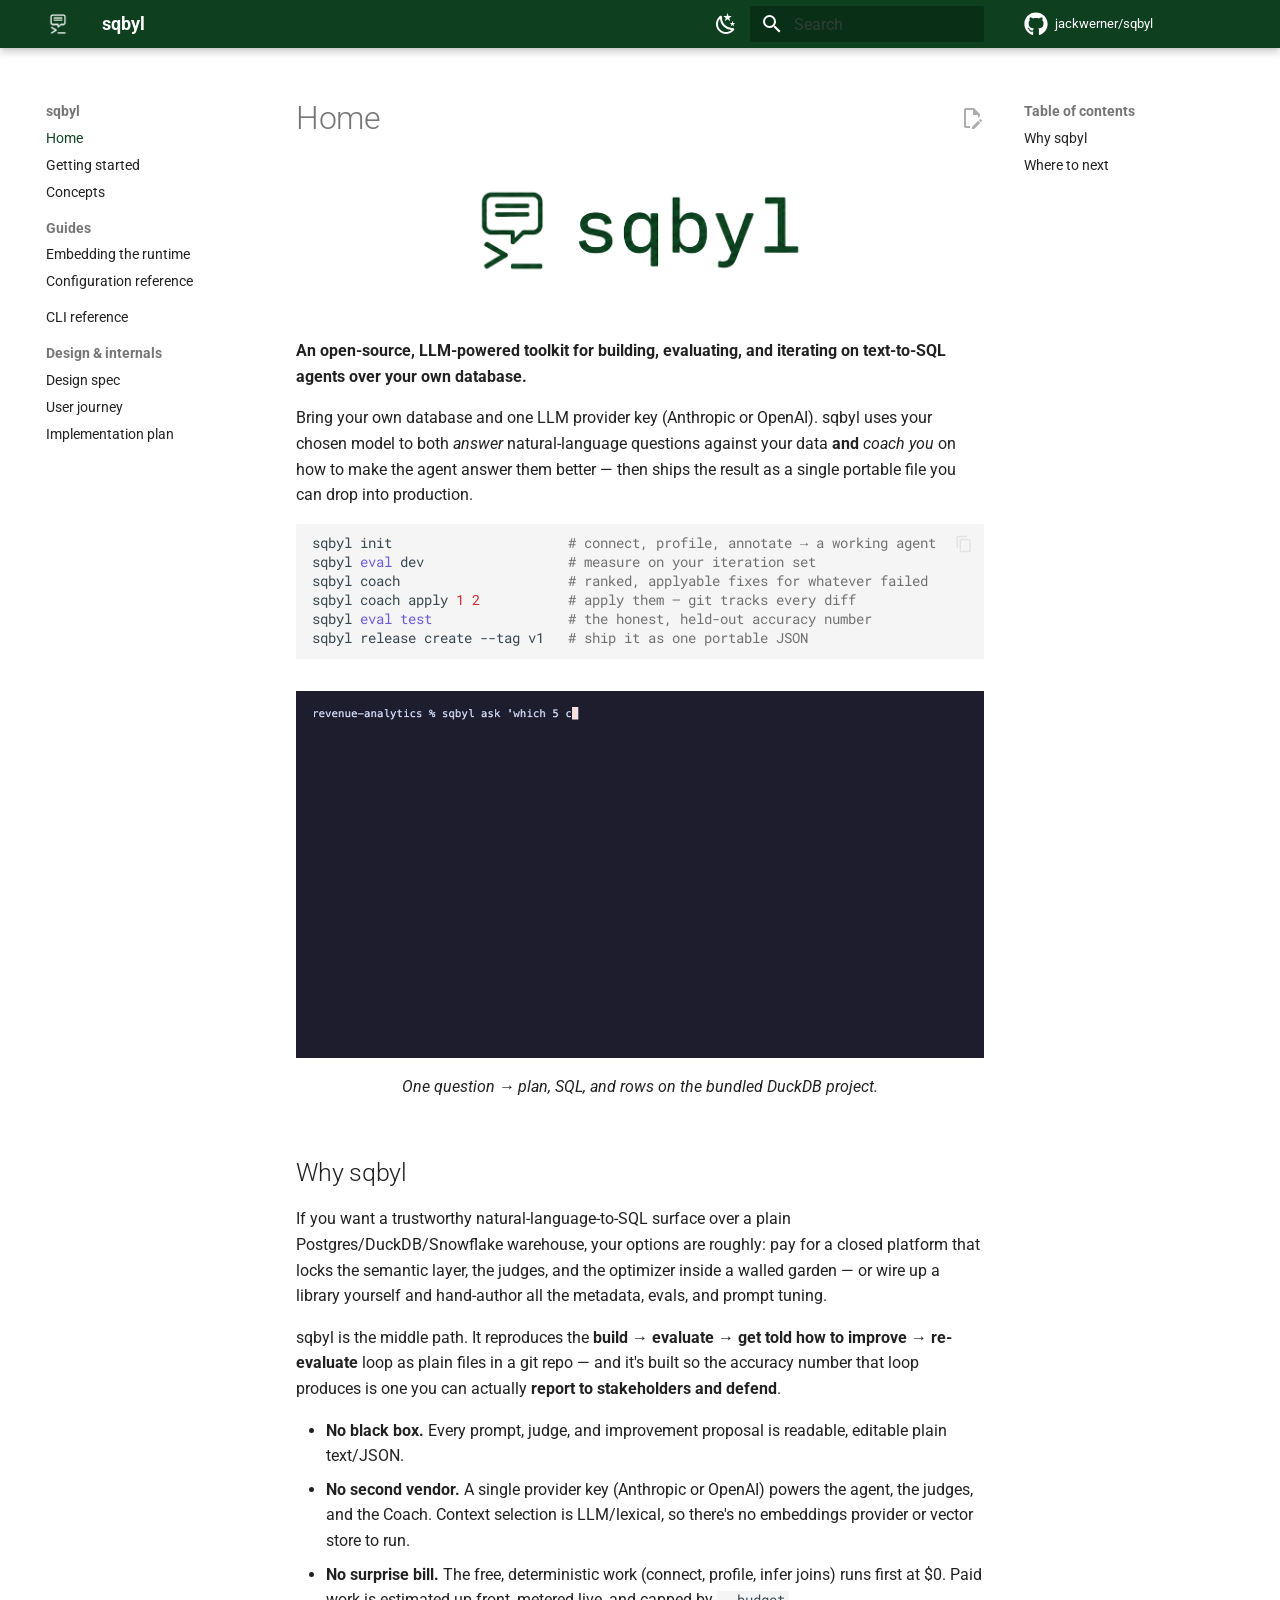
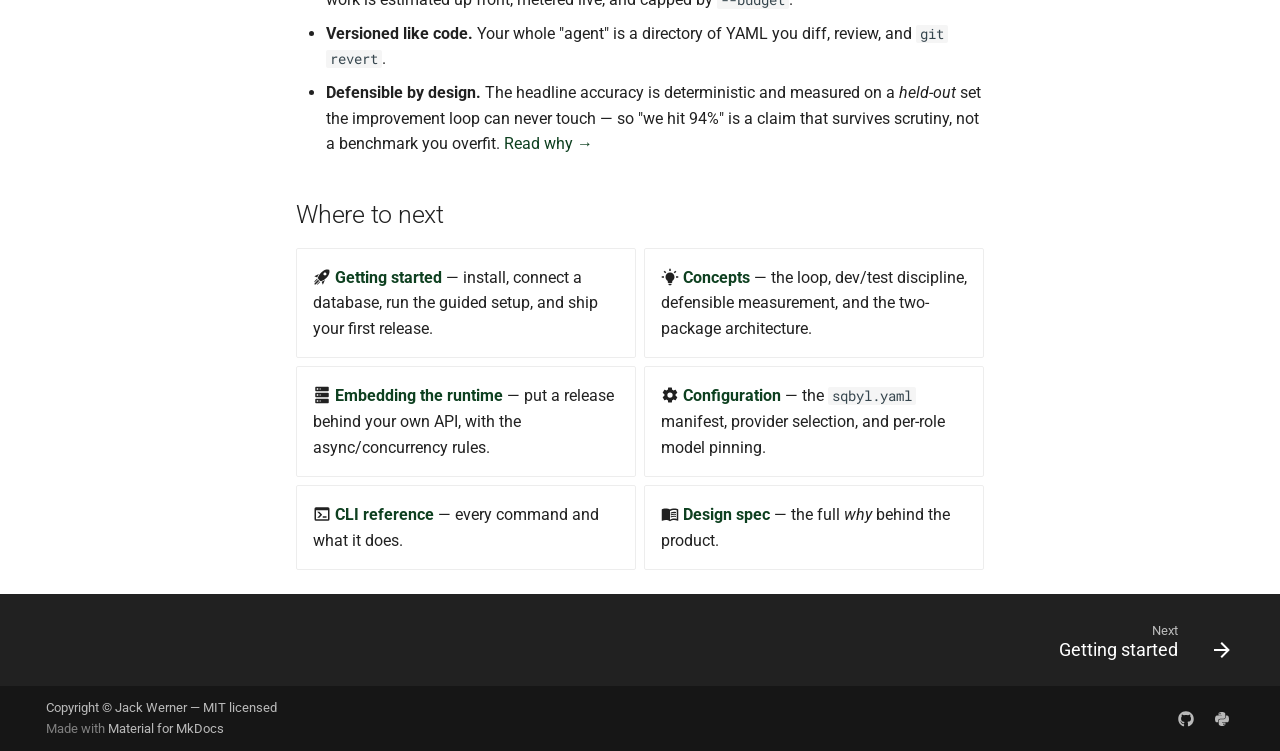
==== commit 7b368583: "Deployed 8b3c3fd with MkDocs version: 1.6.1" ====
--- a/index.html
+++ b/index.html
@@ -775,6 +775,11 @@
 <a id="__codelineno-0-5" name="__codelineno-0-5" href="#__codelineno-0-5"></a>sqbyl<span class="w"> </span><span class="nb">eval</span><span class="w"> </span><span class="nb">test</span><span class="w">                 </span><span class="c1"># the honest, held-out accuracy number</span>
 <a id="__codelineno-0-6" name="__codelineno-0-6" href="#__codelineno-0-6"></a>sqbyl<span class="w"> </span>release<span class="w"> </span>create<span class="w"> </span>--tag<span class="w"> </span>v1<span class="w">   </span><span class="c1"># ship it as one portable JSON</span>
 </code></pre></div>
+<figure>
+<p><img alt="sqbyl answering a natural-language question with SQL and rows" src="assets/demo.gif" />
+  </p>
+<figcaption>One question → plan, SQL, and rows on the bundled DuckDB project.</figcaption>
+</figure>
 <h2 id="why-sqbyl">Why sqbyl<a class="headerlink" href="#why-sqbyl" title="Permanent link">&para;</a></h2>
 <p>If you want a trustworthy natural-language-to-SQL surface over a plain
 Postgres/DuckDB/Snowflake warehouse, your options are roughly: pay for a closed platform
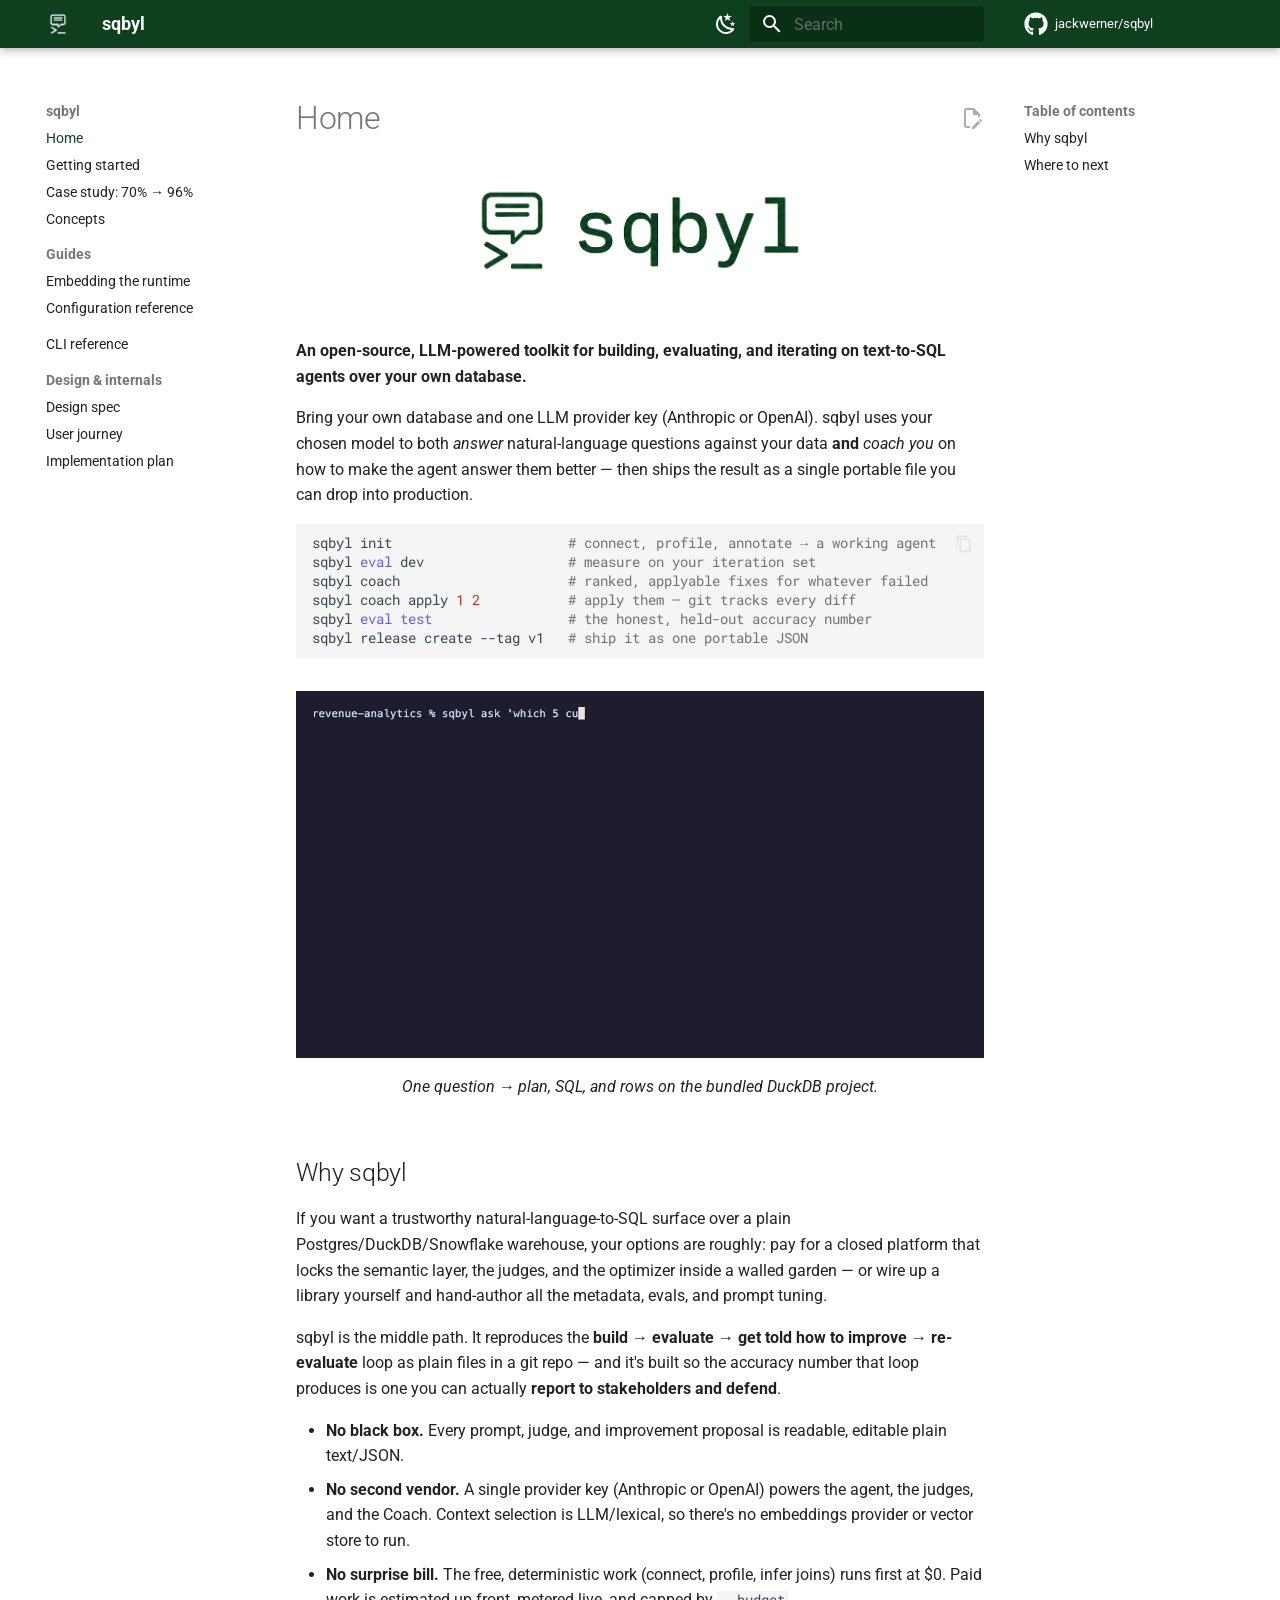
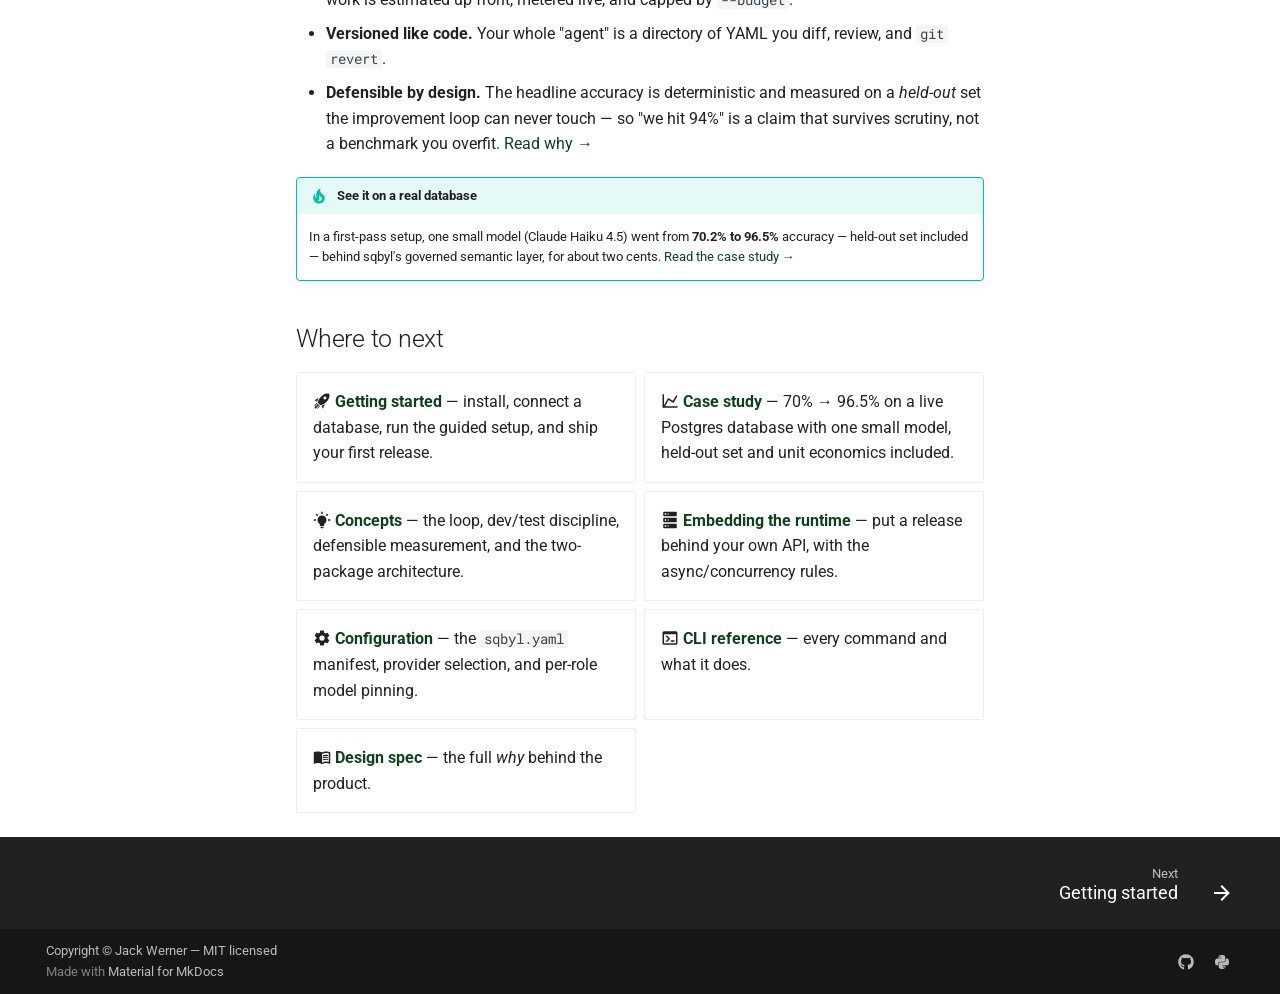
==== commit 7c05524f: "Deployed 0238509 with MkDocs version: 1.6.1" ====
--- a/index.html
+++ b/index.html
@@ -61,6 +61,22 @@
 
     
     
+  
+    
+  
+  
+  
+  <meta property="og:type" content="website">
+  <meta property="og:site_name" content="sqbyl">
+  <meta property="og:title" content="sqbyl">
+  <meta property="og:description" content="An open-source, LLM-powered toolkit for building, evaluating, and iterating on text-to-SQL agents over your own database.">
+  <meta property="og:url" content="https://jackwerner.github.io/sqbyl/">
+  <meta property="og:image" content="https://jackwerner.github.io/sqbyl/assets/sqbyl-logo-original.png">
+  <meta name="twitter:card" content="summary_large_image">
+  <meta name="twitter:title" content="sqbyl">
+  <meta name="twitter:description" content="An open-source, LLM-powered toolkit for building, evaluating, and iterating on text-to-SQL agents over your own database.">
+  <meta name="twitter:image" content="https://jackwerner.github.io/sqbyl/assets/sqbyl-logo-original.png">
+
   </head>
   
   
@@ -381,6 +397,33 @@
   
   
     <li class="md-nav__item">
+      <a href="case-study/" class="md-nav__link">
+        
+  
+  
+  <span class="md-ellipsis">
+    
+  
+    Case study: 70% → 96%
+  
+
+    
+  </span>
+  
+  
+
+      </a>
+    </li>
+  
+
+    
+      
+      
+  
+  
+  
+  
+    <li class="md-nav__item">
       <a href="concepts/" class="md-nav__link">
         
   
@@ -421,10 +464,10 @@
       
         
         
-        <input class="md-nav__toggle md-toggle " type="checkbox" id="__nav_4" >
-        
-          
-          <label class="md-nav__link" for="__nav_4" id="__nav_4_label" tabindex="">
+        <input class="md-nav__toggle md-toggle " type="checkbox" id="__nav_5" >
+        
+          
+          <label class="md-nav__link" for="__nav_5" id="__nav_5_label" tabindex="">
             
   
   
@@ -442,8 +485,8 @@
             <span class="md-nav__icon md-icon"></span>
           </label>
         
-        <nav class="md-nav" data-md-level="1" aria-labelledby="__nav_4_label" aria-expanded="false">
-          <label class="md-nav__title" for="__nav_4">
+        <nav class="md-nav" data-md-level="1" aria-labelledby="__nav_5_label" aria-expanded="false">
+          <label class="md-nav__title" for="__nav_5">
             <span class="md-nav__icon md-icon"></span>
             
   
@@ -563,10 +606,10 @@
       
         
         
-        <input class="md-nav__toggle md-toggle " type="checkbox" id="__nav_6" >
-        
-          
-          <label class="md-nav__link" for="__nav_6" id="__nav_6_label" tabindex="">
+        <input class="md-nav__toggle md-toggle " type="checkbox" id="__nav_7" >
+        
+          
+          <label class="md-nav__link" for="__nav_7" id="__nav_7_label" tabindex="">
             
   
   
@@ -584,8 +627,8 @@
             <span class="md-nav__icon md-icon"></span>
           </label>
         
-        <nav class="md-nav" data-md-level="1" aria-labelledby="__nav_6_label" aria-expanded="false">
-          <label class="md-nav__title" for="__nav_6">
+        <nav class="md-nav" data-md-level="1" aria-labelledby="__nav_7_label" aria-expanded="false">
+          <label class="md-nav__title" for="__nav_7">
             <span class="md-nav__icon md-icon"></span>
             
   
@@ -803,11 +846,19 @@
   survives scrutiny, not a benchmark you overfit.
   <a href="concepts/#defensible-measurement">Read why →</a></li>
 </ul>
+<div class="admonition tip">
+<p class="admonition-title">See it on a real database</p>
+<p>In a first-pass setup, one small model (Claude Haiku 4.5) went from <strong>70.2% to 96.5%</strong>
+accuracy — held-out set included — behind sqbyl's governed semantic layer, for about
+two cents. <a href="case-study/">Read the case study →</a></p>
+</div>
 <h2 id="where-to-next">Where to next<a class="headerlink" href="#where-to-next" title="Permanent link">&para;</a></h2>
 <div class="grid cards">
 <ul>
 <li><span class="twemoji"><svg xmlns="http://www.w3.org/2000/svg" viewBox="0 0 24 24"><path d="m13.13 22.19-1.63-3.83c1.57-.58 3.04-1.36 4.4-2.27zM5.64 12.5l-3.83-1.63 6.1-2.77C7 9.46 6.22 10.93 5.64 12.5M21.61 2.39S16.66.269 11 5.93c-2.19 2.19-3.5 4.6-4.35 6.71-.28.75-.09 1.57.46 2.13l2.13 2.12c.55.56 1.37.74 2.12.46A19.1 19.1 0 0 0 18.07 13c5.66-5.66 3.54-10.61 3.54-10.61m-7.07 7.07c-.78-.78-.78-2.05 0-2.83s2.05-.78 2.83 0c.77.78.78 2.05 0 2.83s-2.05.78-2.83 0m-5.66 7.07-1.41-1.41zM6.24 22l3.64-3.64c-.34-.09-.67-.24-.97-.45L4.83 22zM2 22h1.41l4.77-4.76-1.42-1.41L2 20.59zm0-2.83 4.09-4.08c-.21-.3-.36-.62-.45-.97L2 17.76z"/></svg></span> <strong><a href="getting-started/">Getting started</a></strong> — install, connect a
   database, run the guided setup, and ship your first release.</li>
+<li><span class="twemoji"><svg xmlns="http://www.w3.org/2000/svg" viewBox="0 0 24 24"><path d="m16 11.78 4.24-7.33 1.73 1-5.23 9.05-6.51-3.75L5.46 19H22v2H2V3h2v14.54L9.5 8z"/></svg></span> <strong><a href="case-study/">Case study</a></strong> — 70% → 96.5% on a live Postgres
+  database with one small model, held-out set and unit economics included.</li>
 <li><span class="twemoji"><svg xmlns="http://www.w3.org/2000/svg" viewBox="0 0 24 24"><path d="M12 6a6 6 0 0 1 6 6c0 2.22-1.21 4.16-3 5.2V19a1 1 0 0 1-1 1h-4a1 1 0 0 1-1-1v-1.8c-1.79-1.04-3-2.98-3-5.2a6 6 0 0 1 6-6m2 15v1a1 1 0 0 1-1 1h-2a1 1 0 0 1-1-1v-1zm6-10h3v2h-3zM1 11h3v2H1zM13 1v3h-2V1zM4.92 3.5l2.13 2.14-1.42 1.41L3.5 4.93zm12.03 2.13 2.12-2.13 1.43 1.43-2.13 2.12z"/></svg></span> <strong><a href="concepts/">Concepts</a></strong> — the loop, dev/test discipline,
   defensible measurement, and the two-package architecture.</li>
 <li><span class="twemoji"><svg xmlns="http://www.w3.org/2000/svg" viewBox="0 0 24 24"><path d="M4 1h16a1 1 0 0 1 1 1v4a1 1 0 0 1-1 1H4a1 1 0 0 1-1-1V2a1 1 0 0 1 1-1m0 8h16a1 1 0 0 1 1 1v4a1 1 0 0 1-1 1H4a1 1 0 0 1-1-1v-4a1 1 0 0 1 1-1m0 8h16a1 1 0 0 1 1 1v4a1 1 0 0 1-1 1H4a1 1 0 0 1-1-1v-4a1 1 0 0 1 1-1M9 5h1V3H9zm0 8h1v-2H9zm0 8h1v-2H9zM5 3v2h2V3zm0 8v2h2v-2zm0 8v2h2v-2z"/></svg></span> <strong><a href="guides/embedding/">Embedding the runtime</a></strong> — put a release behind
